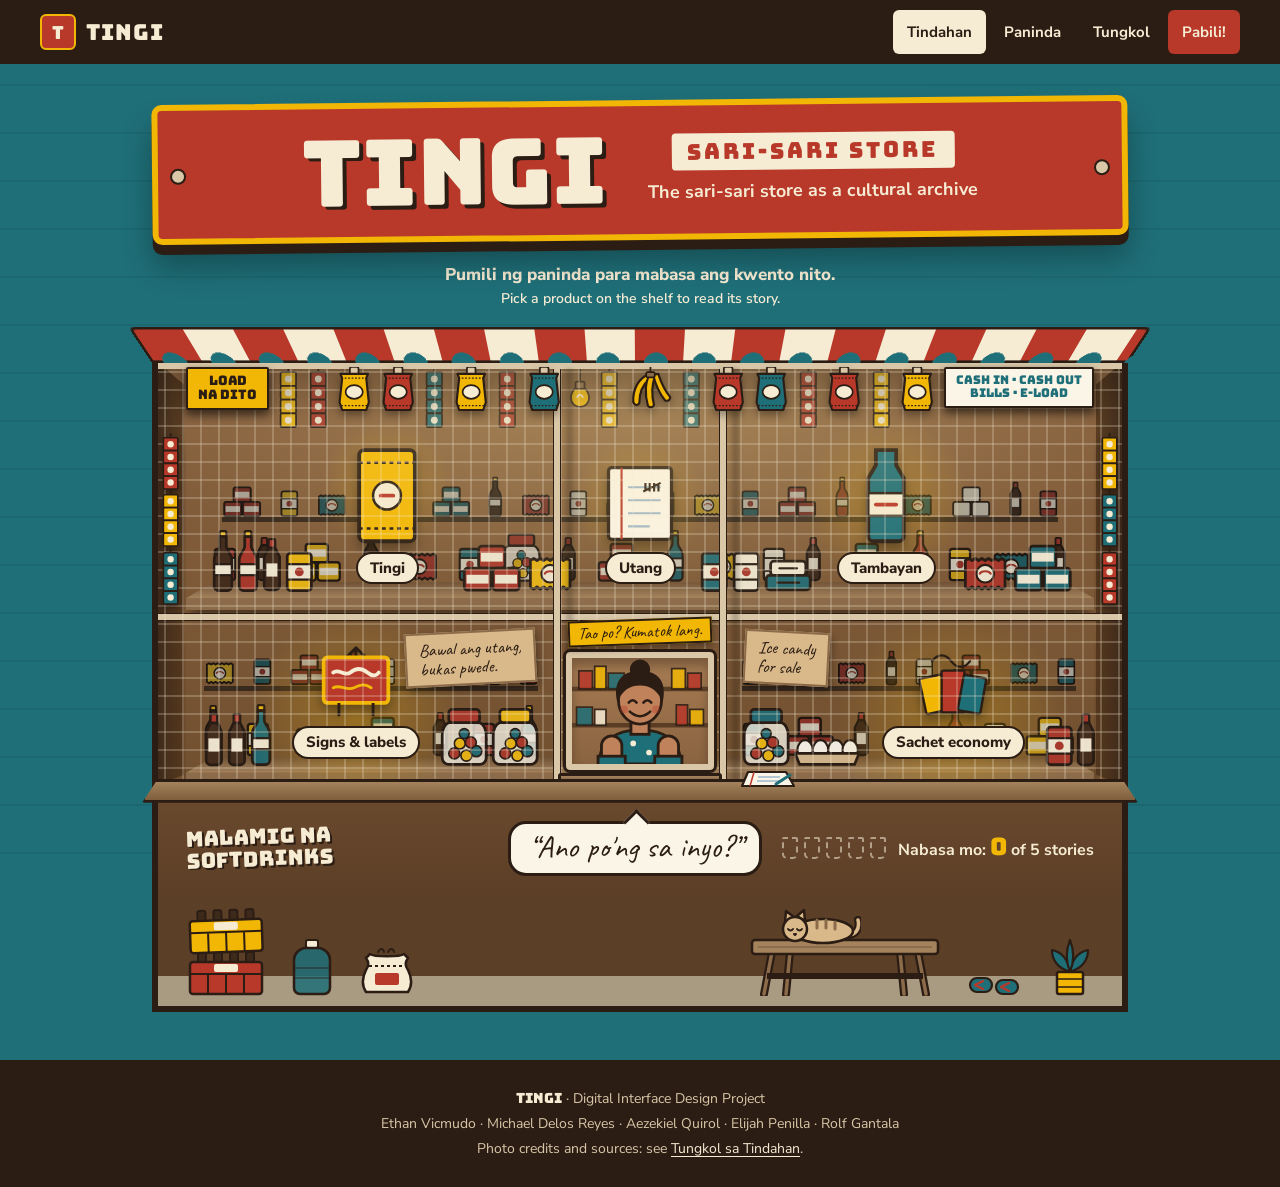
==== index.html @ 81e66b04 "Put the tindera in the window and brighten the store Following reference photos of real sari-sari st" ====
<!doctype html>
<html lang="en">
<head>
<meta charset="utf-8">
<meta name="viewport" content="width=device-width, initial-scale=1">
<title>Tingi — The Sari-Sari Store as a Cultural Archive</title>
<meta name="description" content="A website you enter like a sari-sari store. Every product on the shelf opens a story about Filipino community life.">
<link rel="preconnect" href="https://fonts.googleapis.com">
<link rel="preconnect" href="https://fonts.gstatic.com" crossorigin>
<link href="https://fonts.googleapis.com/css2?family=Bungee&family=Caveat:wght@600;700&family=Nunito+Sans:wght@400;600;700;800&display=swap" rel="stylesheet">
<link rel="stylesheet" href="assets/css/style.css?v=202611152">
<script src="assets/js/site.js?v=202611152"></script>
<script>
  // First visit this session: keep the store shuttered until main.js lifts it.
  try {
    if (sessionStorage.getItem('tingi-opened') !== 'yes' && !matchMedia('(prefers-reduced-motion: reduce)').matches) {
      document.documentElement.classList.add('shutter-run');
    }
  } catch (error) { /* storage blocked: skip the shutter */ }
</script>
</head>
<body>
<a class="skip-link" href="#shelves">Skip to the shelves</a>

<!-- Drawings of the goods in the store. Each one is drawn once here and reused with <use>. -->
<svg class="sprite" width="0" height="0" aria-hidden="true" focusable="false">
  <symbol id="g-lata" viewBox="0 0 56 44">
    <g fill="currentColor" stroke="#2B1D14" stroke-width="2.5"><rect x="16" y="2" width="24" height="20" rx="3"/><rect x="3" y="22" width="24" height="20" rx="3"/><rect x="29" y="22" width="24" height="20" rx="3"/></g>
    <g fill="#F6EBD3"><rect x="18" y="8" width="20" height="8"/><rect x="5" y="28" width="20" height="8"/><rect x="31" y="28" width="20" height="8"/></g>
  </symbol>
  <symbol id="g-noodles" viewBox="0 0 44 34">
    <path d="M4 5l3-2 3 2 3-2 3 2 3-2 3 2 3-2 3 2 3-2 3 2 3-2 3 2v24l-3 2-3-2-3 2-3-2-3 2-3-2-3 2-3-2-3 2-3-2-3 2-3-2z" fill="currentColor" stroke="#2B1D14" stroke-width="2.5" stroke-linejoin="round"/>
    <circle cx="22" cy="17" r="8" fill="#F6EBD3" stroke="#2B1D14" stroke-width="2"/>
    <path d="M17 17c2-3 8-3 10 0" fill="none" stroke="#B8382A" stroke-width="2" stroke-linecap="round"/>
  </symbol>
  <symbol id="g-softdrink" viewBox="0 0 20 58">
    <rect x="7" y="2" width="6" height="5" rx="1" fill="#F2B705" stroke="#2B1D14" stroke-width="2"/>
    <path d="M7 7h6v9c0 4 5 6 5 12v24a4 4 0 0 1-4 4H6a4 4 0 0 1-4-4V28c0-6 5-8 5-12z" fill="currentColor" stroke="#2B1D14" stroke-width="2.5" stroke-linejoin="round"/>
    <rect x="2" y="32" width="16" height="10" fill="#F6EBD3" stroke="#2B1D14" stroke-width="2"/>
  </symbol>
  <symbol id="g-bote" viewBox="0 0 18 50">
    <rect x="6" y="2" width="6" height="8" rx="1" fill="#B8382A" stroke="#2B1D14" stroke-width="2"/>
    <path d="M6 10h6l4 8v26a4 4 0 0 1-4 4H6a4 4 0 0 1-4-4V18z" fill="currentColor" stroke="#2B1D14" stroke-width="2.5" stroke-linejoin="round"/>
    <rect x="4" y="24" width="10" height="12" fill="#F6EBD3"/>
  </symbol>
  <symbol id="g-garapon" viewBox="0 0 44 56">
    <path d="M8 16h28c4 2 6 6 6 12v20a6 6 0 0 1-6 6H8a6 6 0 0 1-6-6V28c0-6 2-10 6-12z" fill="#FBF5E8" fill-opacity=".8" stroke="#2B1D14" stroke-width="2.5" stroke-linejoin="round"/>
    <g stroke="#2B1D14" stroke-width="1.5"><circle cx="13" cy="44" r="5" fill="#B8382A"/><circle cx="24" cy="46" r="5" fill="#F2B705"/><circle cx="33" cy="42" r="5" fill="#1F6F78"/><circle cx="18" cy="35" r="5" fill="#F2B705"/><circle cx="28" cy="34" r="5" fill="#B8382A"/><circle cx="22" cy="26" r="4.5" fill="#1F6F78"/></g>
    <rect x="8" y="4" width="28" height="12" rx="3" fill="currentColor" stroke="#2B1D14" stroke-width="2.5"/>
  </symbol>
  <symbol id="g-itlog" viewBox="0 0 62 26">
    <g fill="#FBF5E8" stroke="#2B1D14" stroke-width="2"><ellipse cx="11" cy="11" rx="7" ry="9"/><ellipse cx="25" cy="11" rx="7" ry="9"/><ellipse cx="39" cy="11" rx="7" ry="9"/><ellipse cx="52" cy="11" rx="7" ry="9"/></g>
    <path d="M2 14h58l-4 10H6z" fill="#D9B98A" stroke="#2B1D14" stroke-width="2.5" stroke-linejoin="round"/>
  </symbol>
  <symbol id="g-sabon" viewBox="0 0 44 30">
    <rect x="6" y="2" width="32" height="13" rx="3" fill="#F6EBD3" stroke="#2B1D14" stroke-width="2.5"/>
    <rect x="2" y="15" width="40" height="13" rx="3" fill="currentColor" stroke="#2B1D14" stroke-width="2.5"/>
    <path d="M12 21.5h20M14 8.5h16" stroke="#2B1D14" stroke-width="2" stroke-linecap="round"/>
  </symbol>
  <symbol id="g-gatas" viewBox="0 0 26 38">
    <rect x="2" y="2" width="22" height="34" rx="3" fill="currentColor" stroke="#2B1D14" stroke-width="2.5"/>
    <rect x="2" y="12" width="22" height="14" fill="#F6EBD3" stroke="#2B1D14" stroke-width="2"/>
    <circle cx="13" cy="19" r="4" fill="#B8382A"/>
  </symbol>
  <symbol id="g-ribbon" viewBox="0 0 24 72">
    <path d="M12 0v6" stroke="#2B1D14" stroke-width="2"/>
    <g fill="currentColor" stroke="#2B1D14" stroke-width="2"><rect x="3" y="6" width="18" height="16" rx="1.5"/><rect x="3" y="22" width="18" height="16" rx="1.5"/><rect x="3" y="38" width="18" height="16" rx="1.5"/><rect x="3" y="54" width="18" height="16" rx="1.5"/></g>
    <g fill="#F6EBD3"><circle cx="12" cy="14" r="4"/><circle cx="12" cy="30" r="4"/><circle cx="12" cy="46" r="4"/><circle cx="12" cy="62" r="4"/></g>
  </symbol>
  <symbol id="g-chichirya" viewBox="0 0 40 52">
    <rect x="15" y="0" width="10" height="9" rx="2" fill="#D9C7A8" stroke="#2B1D14" stroke-width="2"/>
    <path d="M4 8h32l-2 5 3 28-3 9H6l-3-9 3-28z" fill="currentColor" stroke="#2B1D14" stroke-width="2.5" stroke-linejoin="round"/>
    <path d="M5 13h30M5 45h30" stroke="#2B1D14" stroke-width="1.5" stroke-dasharray="2 2"/>
    <ellipse cx="20" cy="29" rx="10" ry="8" fill="#F6EBD3" stroke="#2B1D14" stroke-width="2"/>
  </symbol>
  <symbol id="g-saging" viewBox="0 0 50 50">
    <path d="M25 0v10" stroke="#2B1D14" stroke-width="2"/>
    <g fill="#F2B705" stroke="#2B1D14" stroke-width="2.5" stroke-linejoin="round"><path d="M22 9c-10 4-18 16-17 32 2 4 5 4 7 1 0-12 4-22 12-28z"/><path d="M24 9c-5 8-6 22-2 36 3 3 6 2 7-1-3-12-2-24 1-33z"/><path d="M28 9c2 8 6 20 14 30 4 1 6-1 6-4-7-8-11-18-14-27z"/></g>
    <rect x="20" y="6" width="10" height="6" rx="2" fill="#8B6B4A" stroke="#2B1D14" stroke-width="2"/>
  </symbol>
  <symbol id="g-crate" viewBox="0 0 76 46">
    <g fill="#3E2A1A" stroke="#2B1D14" stroke-width="2"><rect x="10" y="2" width="8" height="12" rx="2"/><rect x="26" y="2" width="8" height="12" rx="2"/><rect x="42" y="2" width="8" height="12" rx="2"/><rect x="58" y="2" width="8" height="12" rx="2"/></g>
    <rect x="2" y="12" width="72" height="32" rx="3" fill="currentColor" stroke="#2B1D14" stroke-width="2.5"/>
    <path d="M2 24h72M20 24v20M38 24v20M56 24v20" stroke="#2B1D14" stroke-width="2"/>
    <rect x="26" y="14" width="24" height="8" rx="2" fill="#F6EBD3"/>
  </symbol>
  <symbol id="g-galon" viewBox="0 0 40 58">
    <rect x="14" y="2" width="12" height="8" rx="2" fill="#F6EBD3" stroke="#2B1D14" stroke-width="2"/>
    <path d="M12 10h16c6 2 10 6 10 12v28a6 6 0 0 1-6 6H8a6 6 0 0 1-6-6V22c0-6 4-10 10-12z" fill="currentColor" fill-opacity=".85" stroke="#2B1D14" stroke-width="2.5" stroke-linejoin="round"/>
    <path d="M2 30h36M2 40h36" stroke="#2B1D14" stroke-width="1.5" opacity=".5"/>
  </symbol>
  <symbol id="g-piso" viewBox="0 0 24 24">
    <circle cx="12" cy="12" r="10" fill="#D9C7A8" stroke="#2B1D14" stroke-width="2.5"/>
    <circle cx="12" cy="12" r="6.5" fill="none" stroke="#2B1D14" stroke-width="1.2"/>
    <path d="M10.5 9.5l2-1.5v8" fill="none" stroke="#2B1D14" stroke-width="2" stroke-linecap="round" stroke-linejoin="round"/>
  </symbol>
  <symbol id="g-kamay" viewBox="0 0 64 46">
    <path d="M16 0h32v10H16z" fill="#1F6F78" stroke="#2B1D14" stroke-width="2.5"/>
    <path d="M20 10h24v10c4 2 8 5 8 11v9a4 4 0 0 1-8 1 4 4 0 0 1-8 1 4 4 0 0 1-8 0 4 4 0 0 1-8-1v-6l-7-5a4 4 0 0 1 5-6l2 1z" fill="#C0825A" stroke="#2B1D14" stroke-width="2.5" stroke-linejoin="round"/>
  </symbol>
  <symbol id="g-bangko" viewBox="0 0 190 60">
    <path d="M22 16l-8 42M168 16l8 42M40 16l-4 42M150 16l4 42" stroke="#2B1D14" stroke-width="8" stroke-linecap="round"/>
    <path d="M22 16l-8 42M168 16l8 42M40 16l-4 42M150 16l4 42" stroke="#8B6B4A" stroke-width="3.5" stroke-linecap="round"/>
    <path d="M17 40h156" stroke="#2B1D14" stroke-width="6"/>
    <rect x="2" y="4" width="186" height="14" rx="3" fill="#A3825C" stroke="#2B1D14" stroke-width="2.5"/>
    <path d="M8 11h174" stroke="#2B1D14" stroke-width="1.2" opacity=".4"/>
  </symbol>
  <symbol id="g-tsinelas" viewBox="0 0 52 22">
    <g fill="currentColor" stroke="#2B1D14" stroke-width="2.2"><rect x="2" y="4" width="22" height="14" rx="7"/><rect x="28" y="6" width="22" height="14" rx="7"/></g>
    <path d="M7 11l8-4M7 11l8 4M33 13l8-4M33 13l8 4" fill="none" stroke="#B8382A" stroke-width="2.4" stroke-linecap="round"/>
  </symbol>
  <symbol id="g-sako" viewBox="0 0 54 50">
    <path d="M10 8c4 3 30 3 34 0l4 4c-3 4-3 8 0 12 4 8 4 16 0 22H6c-4-6-4-14 0-22 3-4 3-8 0-12z" fill="#F6EBD3" stroke="#2B1D14" stroke-width="2.5" stroke-linejoin="round"/>
    <path d="M9 20h36" stroke="#2B1D14" stroke-width="2" stroke-dasharray="3 3"/>
    <rect x="15" y="27" width="24" height="12" rx="2" fill="currentColor"/>
    <path d="M18 6c2-4 5-4 6 0M28 6c2-4 5-4 6 0" fill="none" stroke="#2B1D14" stroke-width="2" stroke-linecap="round"/>
  </symbol>
  <symbol id="g-halaman" viewBox="0 0 44 58">
    <g fill="#1F6F78" stroke="#2B1D14" stroke-width="2.2" stroke-linejoin="round"><path d="M22 34c-2-12-8-20-18-22 0 10 6 18 18 22z"/><path d="M22 34c2-12 8-20 18-22 0 10-6 18-18 22z"/><path d="M22 34c-4-10-4-22 0-32 4 10 4 22 0 32z"/></g>
    <rect x="9" y="34" width="26" height="22" rx="2" fill="currentColor" stroke="#2B1D14" stroke-width="2.5"/>
    <path d="M9 41h26M9 49h26" stroke="#2B1D14" stroke-width="1.5"/>
  </symbol>
  <symbol id="g-listahan" viewBox="0 0 56 20">
    <path d="M8 3h38l8 14H2z" fill="#FBF5E8" stroke="#2B1D14" stroke-width="2.2" stroke-linejoin="round"/>
    <path d="M14 3L10 17" stroke="#B8382A" stroke-width="1.5"/>
    <path d="M18 8h22M17 12h26" stroke="#9DB7C9" stroke-width="1.5"/>
    <path d="M36 15l14-9" stroke="#1F6F78" stroke-width="3" stroke-linecap="round"/>
  </symbol>
</svg>

<header class="site-nav">
  <a class="brand" href="index.html" aria-label="Tingi home">
    <span class="brand-mark" aria-hidden="true">T</span>
    <span class="brand-name">Tingi</span>
  </a>
  <nav aria-label="Main">
    <ul lang="fil">
      <li><a href="index.html" aria-current="page">Tindahan</a></li>
      <li><a href="paninda.html">Paninda</a></li>
      <li><a href="tungkol.html">Tungkol</a></li>
      <li><a href="pabili.html" class="nav-pabili">Pabili!</a></li>
    </ul>
  </nav>
</header>

<main>
  <section class="storefront" aria-labelledby="store-name">
    <div class="sign">
      <h1 class="sign-name" id="store-name">Tingi</h1>
      <div class="sign-side">
        <p class="sign-band" lang="fil">Sari-sari store</p>
        <p class="sign-sub">The sari-sari store as a cultural archive</p>
      </div>
    </div>

    <p class="shelf-hint">
      <span lang="fil">Pumili ng paninda para mabasa ang kwento nito.</span>
      <span class="shelf-hint-en">Pick a product on the shelf to read its story.</span>
    </p>

    <div class="awning" aria-hidden="true"></div>

    <div class="window" id="shelves">
      <h2 class="visually-hidden">Shelves: pick a product to read its story</h2>
      <div class="window-walls" aria-hidden="true"></div>
      <div class="window-light" aria-hidden="true"></div>

      <!-- Hanging goods and signs. Decorative: the five story products are on the shelves below. -->
      <div class="hangers" aria-hidden="true">
        <span class="hang hang--front tarp tarp--load" lang="fil">Load<br>na dito</span>
        <span class="hang"><svg class="g c-yellow" viewBox="0 0 24 72" width="24" height="72" style="--w:24" aria-hidden="true"><use href="#g-ribbon"/></svg></span>
        <span class="hang hide-s"><svg class="g c-red" viewBox="0 0 24 72" width="24" height="72" style="--w:24" aria-hidden="true"><use href="#g-ribbon"/></svg></span>
        <span class="hang hang--front hide-m"><svg class="g c-yellow" viewBox="0 0 40 52" width="40" height="52" style="--w:40" aria-hidden="true"><use href="#g-chichirya"/></svg></span>
        <span class="hang hang--front"><svg class="g c-red" viewBox="0 0 40 52" width="40" height="52" style="--w:40" aria-hidden="true"><use href="#g-chichirya"/></svg></span>
        <span class="hang"><svg class="g c-teal" viewBox="0 0 24 72" width="24" height="72" style="--w:24" aria-hidden="true"><use href="#g-ribbon"/></svg></span>
        <span class="hang hang--front hide-s"><svg class="g c-yellow" viewBox="0 0 40 52" width="40" height="52" style="--w:40" aria-hidden="true"><use href="#g-chichirya"/></svg></span>
        <span class="hang"><svg class="g c-red" viewBox="0 0 24 72" width="24" height="72" style="--w:24" aria-hidden="true"><use href="#g-ribbon"/></svg></span>
        <span class="hang hang--front hide-m"><svg class="g c-teal" viewBox="0 0 40 52" width="40" height="52" style="--w:40" aria-hidden="true"><use href="#g-chichirya"/></svg></span>
        <span class="hang bulb"><svg viewBox="0 0 22 46" width="22" height="46" aria-hidden="true"><path d="M11 0v18" stroke="#2B1D14" stroke-width="2"/><rect x="6" y="16" width="10" height="8" rx="1.5" fill="#8B6B4A" stroke="#2B1D14" stroke-width="2"/><path d="M5 24h12c3 4 4 7 4 10a10 10 0 0 1-20 0c0-3 1-6 4-10z" fill="#F2B705" stroke="#2B1D14" stroke-width="2"/><path d="M8 33c1-3 5-3 6 0" fill="none" stroke="#FBF5E8" stroke-width="2" stroke-linecap="round"/></svg></span>
        <span class="hang"><svg class="g c-yellow" viewBox="0 0 24 72" width="24" height="72" style="--w:24" aria-hidden="true"><use href="#g-ribbon"/></svg></span>
        <span class="hang hang--front"><svg class="g" viewBox="0 0 50 50" width="50" height="50" style="--w:50" aria-hidden="true"><use href="#g-saging"/></svg></span>
        <span class="hang hide-s"><svg class="g c-teal" viewBox="0 0 24 72" width="24" height="72" style="--w:24" aria-hidden="true"><use href="#g-ribbon"/></svg></span>
        <span class="hang hang--front hide-m"><svg class="g c-red" viewBox="0 0 40 52" width="40" height="52" style="--w:40" aria-hidden="true"><use href="#g-chichirya"/></svg></span>
        <span class="hang hang--front"><svg class="g c-teal" viewBox="0 0 40 52" width="40" height="52" style="--w:40" aria-hidden="true"><use href="#g-chichirya"/></svg></span>
        <span class="hang"><svg class="g c-red" viewBox="0 0 24 72" width="24" height="72" style="--w:24" aria-hidden="true"><use href="#g-ribbon"/></svg></span>
        <span class="hang hang--front hide-s"><svg class="g c-red" viewBox="0 0 40 52" width="40" height="52" style="--w:40" aria-hidden="true"><use href="#g-chichirya"/></svg></span>
        <span class="hang"><svg class="g c-yellow" viewBox="0 0 24 72" width="24" height="72" style="--w:24" aria-hidden="true"><use href="#g-ribbon"/></svg></span>
        <span class="hang hang--front hide-m"><svg class="g c-yellow" viewBox="0 0 40 52" width="40" height="52" style="--w:40" aria-hidden="true"><use href="#g-chichirya"/></svg></span>
        <span class="hang hang--front tarp tarp--yelo">Cash in · Cash out<br>Bills · E-load</span>
      </div>

      <div class="cardboard-sign cardboard-sign--left" aria-hidden="true" lang="fil">Bawal ang utang,<br>bukas pwede.</div>
      <div class="cardboard-sign" aria-hidden="true">Ice candy<br>for sale</div>

      <div class="shelf shelf--three">
        <div class="shelf-top" aria-hidden="true"><svg class="g c-red" viewBox="0 0 56 44" width="56" height="44" style="--w:56" aria-hidden="true"><use href="#g-lata"/></svg><svg class="g c-yellow" viewBox="0 0 26 38" width="26" height="38" style="--w:26" aria-hidden="true"><use href="#g-gatas"/></svg><svg class="g c-teal" viewBox="0 0 44 34" width="44" height="34" style="--w:44" aria-hidden="true"><use href="#g-noodles"/></svg><svg class="g c-dark" viewBox="0 0 18 50" width="18" height="50" style="--w:18" aria-hidden="true"><use href="#g-bote"/></svg><svg class="g c-red hide-s" viewBox="0 0 26 38" width="26" height="38" style="--w:26" aria-hidden="true"><use href="#g-gatas"/></svg><svg class="g c-teal" viewBox="0 0 56 44" width="56" height="44" style="--w:56" aria-hidden="true"><use href="#g-lata"/></svg><svg class="g c-dark hide-s" viewBox="0 0 20 58" width="20" height="58" style="--w:20" aria-hidden="true"><use href="#g-softdrink"/></svg><svg class="g c-red" viewBox="0 0 44 34" width="44" height="34" style="--w:44" aria-hidden="true"><use href="#g-noodles"/></svg><svg class="g c-cream" viewBox="0 0 26 38" width="26" height="38" style="--w:26" aria-hidden="true"><use href="#g-gatas"/></svg><svg class="g c-yellow hide-s" viewBox="0 0 56 44" width="56" height="44" style="--w:56" aria-hidden="true"><use href="#g-lata"/></svg><svg class="g c-dark" viewBox="0 0 18 50" width="18" height="50" style="--w:18" aria-hidden="true"><use href="#g-bote"/></svg><svg class="g c-yellow" viewBox="0 0 44 34" width="44" height="34" style="--w:44" aria-hidden="true"><use href="#g-noodles"/></svg><svg class="g c-teal hide-s" viewBox="0 0 26 38" width="26" height="38" style="--w:26" aria-hidden="true"><use href="#g-gatas"/></svg><svg class="g c-red" viewBox="0 0 56 44" width="56" height="44" style="--w:56" aria-hidden="true"><use href="#g-lata"/></svg><svg class="g c-red hide-s" viewBox="0 0 20 58" width="20" height="58" style="--w:20" aria-hidden="true"><use href="#g-softdrink"/></svg><svg class="g c-yellow" viewBox="0 0 26 38" width="26" height="38" style="--w:26" aria-hidden="true"><use href="#g-gatas"/></svg><svg class="g c-teal hide-s" viewBox="0 0 44 34" width="44" height="34" style="--w:44" aria-hidden="true"><use href="#g-noodles"/></svg><svg class="g c-cream" viewBox="0 0 56 44" width="56" height="44" style="--w:56" aria-hidden="true"><use href="#g-lata"/></svg><svg class="g c-dark" viewBox="0 0 18 50" width="18" height="50" style="--w:18" aria-hidden="true"><use href="#g-bote"/></svg><svg class="g c-red" viewBox="0 0 26 38" width="26" height="38" style="--w:26" aria-hidden="true"><use href="#g-gatas"/></svg></div>
        <div class="shelf-back" aria-hidden="true"><svg class="g c-red" viewBox="0 0 26 38" width="26" height="38" style="--w:26" aria-hidden="true"><use href="#g-gatas"/></svg><svg class="g c-dark" viewBox="0 0 18 50" width="18" height="50" style="--w:18" aria-hidden="true"><use href="#g-bote"/></svg><svg class="g c-yellow" viewBox="0 0 56 44" width="56" height="44" style="--w:56" aria-hidden="true"><use href="#g-lata"/></svg><svg class="g c-dark" viewBox="0 0 20 58" width="20" height="58" style="--w:20" aria-hidden="true"><use href="#g-softdrink"/></svg><svg class="g c-red" viewBox="0 0 44 34" width="44" height="34" style="--w:44" aria-hidden="true"><use href="#g-noodles"/></svg><svg class="g c-teal" viewBox="0 0 26 38" width="26" height="38" style="--w:26" aria-hidden="true"><use href="#g-gatas"/></svg><svg class="g c-red hide-s" viewBox="0 0 44 56" width="44" height="56" style="--w:44" aria-hidden="true"><use href="#g-garapon"/></svg><svg class="g c-dark hide-s" viewBox="0 0 18 50" width="18" height="50" style="--w:18" aria-hidden="true"><use href="#g-bote"/></svg><svg class="g c-red" viewBox="0 0 56 44" width="56" height="44" style="--w:56" aria-hidden="true"><use href="#g-lata"/></svg><svg class="g c-teal hide-s" viewBox="0 0 20 58" width="20" height="58" style="--w:20" aria-hidden="true"><use href="#g-softdrink"/></svg><svg class="g c-yellow" viewBox="0 0 44 34" width="44" height="34" style="--w:44" aria-hidden="true"><use href="#g-noodles"/></svg><svg class="g c-cream" viewBox="0 0 26 38" width="26" height="38" style="--w:26" aria-hidden="true"><use href="#g-gatas"/></svg><svg class="g c-dark" viewBox="0 0 18 50" width="18" height="50" style="--w:18" aria-hidden="true"><use href="#g-bote"/></svg><svg class="g c-teal hide-s" viewBox="0 0 56 44" width="56" height="44" style="--w:56" aria-hidden="true"><use href="#g-lata"/></svg><svg class="g c-red" viewBox="0 0 20 58" width="20" height="58" style="--w:20" aria-hidden="true"><use href="#g-softdrink"/></svg><svg class="g c-yellow hide-s" viewBox="0 0 26 38" width="26" height="38" style="--w:26" aria-hidden="true"><use href="#g-gatas"/></svg><svg class="g c-teal" viewBox="0 0 44 34" width="44" height="34" style="--w:44" aria-hidden="true"><use href="#g-noodles"/></svg><svg class="g c-dark" viewBox="0 0 18 50" width="18" height="50" style="--w:18" aria-hidden="true"><use href="#g-bote"/></svg></div>
        <div class="shelf-side">
          <span class="stock" aria-hidden="true"><svg class="g c-dark" viewBox="0 0 20 58" width="20" height="58" style="--w:20" aria-hidden="true"><use href="#g-softdrink"/></svg><svg class="g c-red" viewBox="0 0 20 58" width="20" height="58" style="--w:20" aria-hidden="true"><use href="#g-softdrink"/></svg><svg class="g c-dark" viewBox="0 0 18 50" width="18" height="50" style="--w:18" aria-hidden="true"><use href="#g-bote"/></svg><svg class="g c-yellow filler--wide" viewBox="0 0 26 38" width="26" height="38" style="--w:26" aria-hidden="true"><use href="#g-gatas"/></svg></span>
          <button class="product" data-story="tingi" aria-haspopup="dialog">
            <svg viewBox="0 0 60 80" aria-hidden="true"><rect x="8" y="4" width="44" height="72" rx="4" fill="#F2B705" stroke="#2B1D14" stroke-width="3"/><path d="M8 14h44M8 66h44" stroke="#2B1D14" stroke-width="2" stroke-dasharray="3 3"/><circle cx="30" cy="40" r="11" fill="#F6EBD3" stroke="#2B1D14" stroke-width="2"/><path d="M25 40h10" stroke="#B8382A" stroke-width="3" stroke-linecap="round"/></svg>
            <span class="tag">Tingi</span>
            <span class="stamp" aria-hidden="true">Nabili na</span>
            <span class="visually-hidden read-label"></span>
          </button>
          <span class="stock stock--wide" aria-hidden="true"><svg class="g c-red" viewBox="0 0 56 44" width="56" height="44" style="--w:56" aria-hidden="true"><use href="#g-lata"/></svg><svg class="g c-yellow filler--wide" viewBox="0 0 44 34" width="44" height="34" style="--w:44" aria-hidden="true"><use href="#g-noodles"/></svg></span>
        </div>
        <button class="product" data-story="utang" aria-haspopup="dialog">
          <svg viewBox="0 0 70 80" aria-hidden="true"><rect x="6" y="8" width="58" height="66" rx="3" fill="#FBF5E8" stroke="#2B1D14" stroke-width="3"/><path d="M18 8v66" stroke="#B8382A" stroke-width="2"/><path d="M24 26h30M24 38h30M24 50h30M24 62h20" stroke="#9DB7C9" stroke-width="2"/><path d="M40 22v8M44 22v8M48 22v8M52 22v8M38 30l16-8" stroke="#2B1D14" stroke-width="2"/></svg>
          <span class="tag">Utang</span>
          <span class="stamp" aria-hidden="true">Nabili na</span>
          <span class="visually-hidden read-label"></span>
        </button>
        <div class="shelf-side">
          <span class="stock stock--wide" aria-hidden="true"><svg class="g c-teal" viewBox="0 0 26 38" width="26" height="38" style="--w:26" aria-hidden="true"><use href="#g-gatas"/></svg><svg class="g c-cream" viewBox="0 0 26 38" width="26" height="38" style="--w:26" aria-hidden="true"><use href="#g-gatas"/></svg><svg class="g c-teal filler--wide" viewBox="0 0 44 30" width="44" height="30" style="--w:44" aria-hidden="true"><use href="#g-sabon"/></svg></span>
          <button class="product" data-story="tambayan" aria-haspopup="dialog">
            <svg viewBox="0 0 60 80" aria-hidden="true"><path d="M22 4h16v12l6 10v46a4 4 0 0 1-4 4H20a4 4 0 0 1-4-4V26l6-10z" fill="#1F6F78" stroke="#2B1D14" stroke-width="3"/><rect x="16" y="38" width="28" height="18" fill="#F6EBD3" stroke="#2B1D14" stroke-width="2"/><path d="M22 47h16" stroke="#B8382A" stroke-width="3" stroke-linecap="round"/></svg>
            <span class="tag">Tambayan</span>
            <span class="stamp" aria-hidden="true">Nabili na</span>
            <span class="visually-hidden read-label"></span>
          </button>
          <span class="stock" aria-hidden="true"><svg class="g c-red" viewBox="0 0 44 34" width="44" height="34" style="--w:44" aria-hidden="true"><use href="#g-noodles"/></svg><svg class="g c-teal filler--wide" viewBox="0 0 56 44" width="56" height="44" style="--w:56" aria-hidden="true"><use href="#g-lata"/></svg></span>
        </div>
      </div>

      <div class="shelf shelf--hatch">
        <div class="shelf-side">
          <div class="shelf-top" aria-hidden="true"><svg class="g c-yellow" viewBox="0 0 44 34" width="44" height="34" style="--w:44" aria-hidden="true"><use href="#g-noodles"/></svg><svg class="g c-teal" viewBox="0 0 26 38" width="26" height="38" style="--w:26" aria-hidden="true"><use href="#g-gatas"/></svg><svg class="g c-red hide-s" viewBox="0 0 56 44" width="56" height="44" style="--w:56" aria-hidden="true"><use href="#g-lata"/></svg><svg class="g c-dark" viewBox="0 0 18 50" width="18" height="50" style="--w:18" aria-hidden="true"><use href="#g-bote"/></svg><svg class="g c-cream hide-s" viewBox="0 0 26 38" width="26" height="38" style="--w:26" aria-hidden="true"><use href="#g-gatas"/></svg><svg class="g c-red" viewBox="0 0 44 34" width="44" height="34" style="--w:44" aria-hidden="true"><use href="#g-noodles"/></svg><svg class="g c-yellow hide-s" viewBox="0 0 56 44" width="56" height="44" style="--w:56" aria-hidden="true"><use href="#g-lata"/></svg><svg class="g c-red" viewBox="0 0 26 38" width="26" height="38" style="--w:26" aria-hidden="true"><use href="#g-gatas"/></svg></div>
          <div class="shelf-back" aria-hidden="true"><svg class="g c-dark" viewBox="0 0 20 58" width="20" height="58" style="--w:20" aria-hidden="true"><use href="#g-softdrink"/></svg><svg class="g c-yellow" viewBox="0 0 26 38" width="26" height="38" style="--w:26" aria-hidden="true"><use href="#g-gatas"/></svg><svg class="g c-red hide-s" viewBox="0 0 44 34" width="44" height="34" style="--w:44" aria-hidden="true"><use href="#g-noodles"/></svg><svg class="g c-teal" viewBox="0 0 56 44" width="56" height="44" style="--w:56" aria-hidden="true"><use href="#g-lata"/></svg><svg class="g c-dark hide-s" viewBox="0 0 18 50" width="18" height="50" style="--w:18" aria-hidden="true"><use href="#g-bote"/></svg><svg class="g c-red" viewBox="0 0 26 38" width="26" height="38" style="--w:26" aria-hidden="true"><use href="#g-gatas"/></svg><svg class="g c-teal hide-s" viewBox="0 0 20 58" width="20" height="58" style="--w:20" aria-hidden="true"><use href="#g-softdrink"/></svg></div>
        <span class="stock stock--wide" aria-hidden="true"><svg class="g c-dark" viewBox="0 0 18 50" width="18" height="50" style="--w:18" aria-hidden="true"><use href="#g-bote"/></svg><svg class="g c-dark" viewBox="0 0 18 50" width="18" height="50" style="--w:18" aria-hidden="true"><use href="#g-bote"/></svg><svg class="g c-teal filler--wide" viewBox="0 0 20 58" width="20" height="58" style="--w:20" aria-hidden="true"><use href="#g-softdrink"/></svg></span>
        <button class="product" data-story="signs" aria-haspopup="dialog">
          <svg viewBox="0 0 80 80" aria-hidden="true"><path d="M40 4v10M30 14l10-10 10 10" fill="none" stroke="#2B1D14" stroke-width="3" stroke-linecap="round" stroke-linejoin="round"/><rect x="6" y="14" width="68" height="48" rx="4" fill="#B8382A" stroke="#F2B705" stroke-width="4"/><path d="M16 30c6-5 12 5 18 0s12-5 18 0 10 3 12 0" fill="none" stroke="#F6EBD3" stroke-width="4" stroke-linecap="round"/><path d="M16 46c8-4 14 4 22 0s12-4 18 0" fill="none" stroke="#F2B705" stroke-width="3" stroke-linecap="round"/><path d="M22 62v14M58 62v14" stroke="#2B1D14" stroke-width="3"/></svg>
          <span class="tag">Signs &amp; labels</span>
          <span class="stamp" aria-hidden="true">Nabili na</span>
          <span class="visually-hidden read-label"></span>
        </button>
        <span class="stock" aria-hidden="true"><svg class="g c-red" viewBox="0 0 44 56" width="44" height="56" style="--w:44" aria-hidden="true"><use href="#g-garapon"/></svg><svg class="g c-yellow filler--wide" viewBox="0 0 44 56" width="44" height="56" style="--w:44" aria-hidden="true"><use href="#g-garapon"/></svg></span>
        </div>

        <!-- The pass-through window: payment goes in, the product comes out (animated by main.js). -->
        <div class="hatch" aria-hidden="true">
          <span class="hatch-note" lang="fil">Tao po? Kumatok lang.</span>
          <div class="hatch-hole">
            <svg class="hatch-tindera" viewBox="0 0 120 96" width="120" height="96" aria-hidden="true">
              <path d="M0 30h120M0 62h120" stroke="#5A3D25" stroke-width="4"/>
              <g stroke="#2B1D14" stroke-width="1.5" opacity=".85"><rect x="6" y="14" width="12" height="16" fill="#B8382A"/><rect x="20" y="10" width="10" height="20" fill="#F2B705"/><rect x="32" y="16" width="14" height="14" fill="#1F6F78"/><rect x="88" y="12" width="12" height="18" fill="#F2B705"/><rect x="102" y="16" width="12" height="14" fill="#B8382A"/><rect x="4" y="46" width="14" height="16" fill="#1F6F78"/><rect x="20" y="48" width="10" height="14" fill="#F6EBD3"/><rect x="92" y="44" width="10" height="18" fill="#B8382A"/><rect x="104" y="48" width="12" height="14" fill="#F2B705"/></g>
              <path d="M24 96c0-20 14-30 36-30s36 10 36 30z" fill="#1F6F78" stroke="#2B1D14" stroke-width="2.5" stroke-linejoin="round"/>
              <g fill="#F6EBD3"><circle cx="40" cy="84" r="2.5"/><circle cx="54" cy="78" r="2.5"/><circle cx="68" cy="86" r="2.5"/><circle cx="80" cy="79" r="2.5"/></g>
              <rect x="52" y="54" width="16" height="16" fill="#C0825A" stroke="#2B1D14" stroke-width="2.5"/>
              <circle cx="60" cy="13" r="9" fill="#2B1D14"/>
              <ellipse cx="60" cy="40" rx="19" ry="21" fill="#C0825A" stroke="#2B1D14" stroke-width="2.5"/>
              <path d="M40 42c-5-22 8-28 20-28s25 6 20 28c-4-10-10-15-20-15s-16 5-20 15z" fill="#2B1D14"/>
              <path d="M50 42q3.500-4 7 0M63 42q3.500-4 7 0M51 50q9 8 18 0" fill="none" stroke="#2B1D14" stroke-width="2.2" stroke-linecap="round"/>
              <g fill="#B8382A" opacity=".35"><circle cx="46" cy="48" r="3.500"/><circle cx="74" cy="48" r="3.500"/></g>
            </svg>
            <svg class="hatch-hand" viewBox="0 0 120 34" width="120" height="34" aria-hidden="true">
              <g fill="#C0825A" stroke="#2B1D14" stroke-width="2.5"><rect x="26" y="6" width="18" height="30" rx="9"/><rect x="76" y="6" width="18" height="30" rx="9"/></g>
              <g fill="#1F6F78" stroke="#2B1D14" stroke-width="2.5"><rect x="23" y="24" width="24" height="12"/><rect x="73" y="24" width="24" height="12"/></g>
            </svg>
            <span class="hatch-item"></span>
          </div>
          <span class="hatch-tray"></span>
          <svg class="g hatch-coin" viewBox="0 0 24 24" width="24" height="24" style="--w:24" aria-hidden="true"><use href="#g-piso"/></svg>
        </div>

        <div class="shelf-side">
          <div class="shelf-top" aria-hidden="true"><svg class="g c-yellow" viewBox="0 0 26 38" width="26" height="38" style="--w:26" aria-hidden="true"><use href="#g-gatas"/></svg><svg class="g c-teal hide-s" viewBox="0 0 56 44" width="56" height="44" style="--w:56" aria-hidden="true"><use href="#g-lata"/></svg><svg class="g c-red" viewBox="0 0 44 34" width="44" height="34" style="--w:44" aria-hidden="true"><use href="#g-noodles"/></svg><svg class="g c-dark hide-s" viewBox="0 0 18 50" width="18" height="50" style="--w:18" aria-hidden="true"><use href="#g-bote"/></svg><svg class="g c-cream" viewBox="0 0 26 38" width="26" height="38" style="--w:26" aria-hidden="true"><use href="#g-gatas"/></svg><svg class="g c-red" viewBox="0 0 56 44" width="56" height="44" style="--w:56" aria-hidden="true"><use href="#g-lata"/></svg><svg class="g c-teal hide-s" viewBox="0 0 44 34" width="44" height="34" style="--w:44" aria-hidden="true"><use href="#g-noodles"/></svg><svg class="g c-teal" viewBox="0 0 26 38" width="26" height="38" style="--w:26" aria-hidden="true"><use href="#g-gatas"/></svg></div>
          <div class="shelf-back" aria-hidden="true"><svg class="g c-teal" viewBox="0 0 26 38" width="26" height="38" style="--w:26" aria-hidden="true"><use href="#g-gatas"/></svg><svg class="g c-red" viewBox="0 0 56 44" width="56" height="44" style="--w:56" aria-hidden="true"><use href="#g-lata"/></svg><svg class="g c-dark hide-s" viewBox="0 0 18 50" width="18" height="50" style="--w:18" aria-hidden="true"><use href="#g-bote"/></svg><svg class="g c-yellow" viewBox="0 0 44 34" width="44" height="34" style="--w:44" aria-hidden="true"><use href="#g-noodles"/></svg><svg class="g c-red hide-s" viewBox="0 0 20 58" width="20" height="58" style="--w:20" aria-hidden="true"><use href="#g-softdrink"/></svg><svg class="g c-cream" viewBox="0 0 26 38" width="26" height="38" style="--w:26" aria-hidden="true"><use href="#g-gatas"/></svg><svg class="g c-yellow hide-s" viewBox="0 0 56 44" width="56" height="44" style="--w:56" aria-hidden="true"><use href="#g-lata"/></svg></div>
        <span class="stock" aria-hidden="true"><svg class="g c-teal" viewBox="0 0 44 56" width="44" height="56" style="--w:44" aria-hidden="true"><use href="#g-garapon"/></svg><svg class="g filler--wide" viewBox="0 0 62 26" width="62" height="26" style="--w:62" aria-hidden="true"><use href="#g-itlog"/></svg></span>
        <button class="product" data-story="sachet" aria-haspopup="dialog">
          <svg viewBox="0 0 80 80" aria-hidden="true"><g stroke="#2B1D14" stroke-width="2.5"><rect x="8" y="34" width="24" height="38" rx="2" fill="#F2B705" transform="rotate(-12 20 53)"/><rect x="28" y="28" width="24" height="44" rx="2" fill="#B8382A"/><rect x="48" y="34" width="24" height="38" rx="2" fill="#1F6F78" transform="rotate(10 60 53)"/></g><path d="M18 18c6-8 14-8 20 0s14 8 20 0" fill="none" stroke="#2B1D14" stroke-width="2.5" stroke-linecap="round"/></svg>
          <span class="tag">Sachet economy</span>
          <span class="stamp" aria-hidden="true">Nabili na</span>
          <span class="visually-hidden read-label"></span>
        </button>
        <span class="stock stock--wide" aria-hidden="true"><svg class="g c-red" viewBox="0 0 26 38" width="26" height="38" style="--w:26" aria-hidden="true"><use href="#g-gatas"/></svg><svg class="g c-dark" viewBox="0 0 18 50" width="18" height="50" style="--w:18" aria-hidden="true"><use href="#g-bote"/></svg></span>
        </div>
      </div>

      <div class="side-strip side-strip--left" aria-hidden="true"><svg class="g c-red" viewBox="0 0 24 72" width="24" height="72" style="--w:24" aria-hidden="true"><use href="#g-ribbon"/></svg><svg class="g c-yellow" viewBox="0 0 24 72" width="24" height="72" style="--w:24" aria-hidden="true"><use href="#g-ribbon"/></svg><svg class="g c-teal" viewBox="0 0 24 72" width="24" height="72" style="--w:24" aria-hidden="true"><use href="#g-ribbon"/></svg></div>
      <div class="side-strip side-strip--right" aria-hidden="true"><svg class="g c-yellow" viewBox="0 0 24 72" width="24" height="72" style="--w:24" aria-hidden="true"><use href="#g-ribbon"/></svg><svg class="g c-teal" viewBox="0 0 24 72" width="24" height="72" style="--w:24" aria-hidden="true"><use href="#g-ribbon"/></svg><svg class="g c-red" viewBox="0 0 24 72" width="24" height="72" style="--w:24" aria-hidden="true"><use href="#g-ribbon"/></svg></div>
      <div class="rehas" aria-hidden="true"></div>

      <!-- Roll-up shutter: only shown (and lifted) by main.js on the first visit -->
      <div class="shutter" aria-hidden="true">
        <span class="shutter-note" lang="fil">Sandali lang,<br>magbubukas na!</span>
        <span class="shutter-handle"></span>
      </div>
    </div>

    <!-- The ledge and the painted wall under the window -->
    <div class="counter">
      <svg class="g ledge-listahan" viewBox="0 0 56 20" width="56" height="20" style="--w:56" aria-hidden="true"><use href="#g-listahan"/></svg>
      <p class="wall-ad" aria-hidden="true" lang="fil">Malamig na<br>softdrinks</p>
      <p class="greeting" id="greeting" lang="fil">“Ano po'ng sa inyo?”</p>
      <div class="progress" id="progress" aria-live="polite">
        <span class="tokens" aria-hidden="true"><i data-story="tingi"></i><i data-story="utang"></i><i data-story="tambayan"></i><i data-story="signs"></i><i data-story="sachet"></i></span>
        <p><span lang="fil">Nabasa mo:</span> <strong id="read-count">0</strong> of 5 stories</p>
      </div>
    </div>

    <!-- Street level in front of the store -->
    <div class="street" aria-hidden="true">
      <span class="street-crates"><svg class="g c-red" viewBox="0 0 76 46" width="76" height="46" style="--w:76" aria-hidden="true"><use href="#g-crate"/></svg><svg class="g c-yellow" viewBox="0 0 76 46" width="76" height="46" style="--w:76" aria-hidden="true"><use href="#g-crate"/></svg></span>
      <svg class="g c-teal street-galon" viewBox="0 0 40 58" width="40" height="58" style="--w:40" aria-hidden="true"><use href="#g-galon"/></svg>
      <svg class="g c-red street-sako" viewBox="0 0 54 50" width="54" height="50" style="--w:54" aria-hidden="true"><use href="#g-sako"/></svg>
      <span class="street-bench">
        <svg class="pusa" viewBox="0 0 84 42" width="84" height="42" aria-hidden="true">
          <g class="pusa-tail"><path d="M70 32c9 0 13-6 11-15" fill="none" stroke="#2B1D14" stroke-width="8" stroke-linecap="round"/><path d="M70 32c9 0 13-6 11-15" fill="none" stroke="#D9B98A" stroke-width="3.5" stroke-linecap="round"/></g>
          <ellipse cx="46" cy="28" rx="30" ry="12" fill="#D9B98A" stroke="#2B1D14" stroke-width="2.5"/>
          <path d="M40 17v8M49 17v8M58 19v7" stroke="#8B6B4A" stroke-width="3" stroke-linecap="round"/>
          <path d="M8 19l1-11 8 6zM20 13l7-6 1 11z" fill="#D9B98A" stroke="#2B1D14" stroke-width="2.5" stroke-linejoin="round"/>
          <circle cx="18" cy="26" r="12" fill="#D9B98A" stroke="#2B1D14" stroke-width="2.5"/>
          <path d="M11 26c1.500 2 3.500 2 5 0M20 26c1.500 2 3.500 2 5 0M17 31l1 1 1-1" fill="none" stroke="#2B1D14" stroke-width="2" stroke-linecap="round" stroke-linejoin="round"/>
        </svg>
        <svg class="g" viewBox="0 0 190 60" width="190" height="60" style="--w:190" aria-hidden="true"><use href="#g-bangko"/></svg>
      </span>
      <svg class="g c-teal street-tsinelas" viewBox="0 0 52 22" width="52" height="22" style="--w:52" aria-hidden="true"><use href="#g-tsinelas"/></svg>
      <svg class="g c-yellow street-halaman" viewBox="0 0 44 58" width="44" height="58" style="--w:44" aria-hidden="true"><use href="#g-halaman"/></svg>
    </div>
  </section>
</main>

<footer class="site-footer">
  <p><strong>Tingi</strong> · Digital Interface Design Project</p>
  <p>Ethan Vicmudo · Michael Delos Reyes · Aezekiel Quirol · Elijah Penilla · Rolf Gantala</p>
  <p class="footer-note">Photo credits and sources: see <a href="tungkol.html#credits">Tungkol sa Tindahan</a>.</p>
</footer>

<dialog class="story" id="story" aria-labelledby="story-title">
  <div class="story-page">
    <div class="story-head">
      <div class="story-art" id="story-art" aria-hidden="true"></div>
      <div>
        <h2 class="story-title" id="story-title"></h2>
        <p class="story-critique" id="story-critique" hidden>Critique</p>
      </div>
    </div>
    <p class="story-lead" id="story-lead"></p>
    <p class="story-body" id="story-body"></p>
    <p class="story-more"><a id="story-link" href="paninda.html" lang="fil">Buksan ang pahina ng kwento →</a></p>
  </div>
  <nav class="story-nav" aria-label="Other stories">
    <button type="button" class="story-step" id="story-prev"></button>
    <button type="button" class="story-step story-step--next" id="story-next"></button>
  </nav>
  <form method="dialog" class="story-close-form">
    <button class="story-close" aria-label="Close story">
      <svg viewBox="0 0 24 24" aria-hidden="true"><path d="M6 6l12 12M18 6L6 18" stroke="currentColor" stroke-width="2.5" stroke-linecap="round"/></svg>
    </button>
  </form>
</dialog>

<script src="assets/js/main.js?v=202611152"></script>
</body>
</html>
---- assets/css/style.css ----
/* Tingi — site styles */

:root {
  --kahoy: #2B1D14;     /* text, frames, grill */
  --papel: #F6EBD3;     /* page background */
  --paper-light: #FBF5E8;
  --karatula: #B8382A;  /* signs, buttons */
  --karatula-dark: #9E2F22;
  --sachet: #F2B705;    /* highlights, hover */
  --pintura: #1F6F78;   /* walls, links */
  --plywood: #8B6B4A;
  --counter: #6B4A2E;
  --board: #3A2A1E;
  --muted: #5C4A3D;
  --muted-light: #D9C7A8;

  --font-sign: 'Bungee', Impact, sans-serif;
  --font-body: 'Nunito Sans', Arial, sans-serif;
  --font-hand: 'Caveat', cursive;

  --ease-out: cubic-bezier(0.16, 1, 0.3, 1);
  --shadow-paper: 0 10px 24px rgba(43, 29, 20, 0.35);

  color-scheme: light;
  scrollbar-color: var(--plywood) var(--kahoy);
  accent-color: var(--karatula);
}

* { box-sizing: border-box; }

html { background: var(--pintura); }

body {
  display: flex; flex-direction: column;
  min-height: 100vh;
  margin: 0;
  color: var(--kahoy);
  font-family: var(--font-body);
  line-height: 1.5;
  caret-color: var(--karatula);
}

body > main { flex: 1 0 auto; width: 100%; }

/* painted wall with faint plank lines, behind everything */
body::before {
  content: ""; position: fixed; inset: 0; z-index: -1;
  background: repeating-linear-gradient(0deg, transparent 0 46px, rgba(0, 0, 0, 0.06) 46px 48px);
  pointer-events: none;
}

::selection { background: var(--sachet); color: var(--kahoy); }

:where(a, button, select, summary):focus-visible {
  outline: 3px solid var(--sachet);
  outline-offset: 3px;
}

.visually-hidden {
  position: absolute; width: 1px; height: 1px; overflow: hidden;
  clip: rect(0 0 0 0); white-space: nowrap;
}

.skip-link {
  position: absolute; left: 16px; top: -64px; z-index: 10;
  background: var(--sachet); color: var(--kahoy);
  padding: 10px 14px; border-radius: 6px; font-weight: 800;
}
.skip-link:focus { top: 12px; }

/* ---------- Navigation ---------- */

.site-nav {
  display: flex; align-items: center; justify-content: space-between;
  gap: 8px 16px; flex-wrap: wrap;
  padding: 10px clamp(16px, 4vw, 40px);
  background: var(--kahoy); color: var(--papel);
}

.brand {
  display: inline-flex; align-items: center; gap: 10px;
  min-height: 44px;
  color: var(--papel); text-decoration: none;
}
.brand-mark {
  display: grid; place-items: center;
  width: 36px; height: 36px; border-radius: 6px;
  background: var(--karatula); border: 2px solid var(--sachet);
  font-family: var(--font-sign); font-size: 18px;
}
.brand-name { font-family: var(--font-sign); font-size: 22px; letter-spacing: 1px; }

.site-nav ul {
  display: flex; gap: 4px; flex-wrap: wrap;
  list-style: none; margin: 0; padding: 0;
}
.site-nav nav a {
  display: inline-flex; align-items: center;
  min-height: 44px; padding: 0 14px; border-radius: 6px;
  font-weight: 700; font-size: 15px; text-decoration: none;
  color: var(--papel);
}
.site-nav nav a:hover { background: rgba(246, 235, 211, 0.12); }
.site-nav nav a[aria-current="page"] { background: var(--papel); color: var(--kahoy); }
.site-nav nav .nav-pabili { background: var(--karatula); }
.site-nav nav .nav-pabili:hover { background: var(--karatula-dark); }
.site-nav nav .nav-pabili[aria-current="page"] { background: var(--papel); color: var(--kahoy); }

/* ---------- Storefront ---------- */

.storefront {
  max-width: 1040px;
  margin: 0 auto;
  padding: clamp(20px, 3.5vw, 36px) clamp(16px, 4vw, 32px) 0;
}

/* Hand-painted signboard mounted above the awning, as wide as the storefront.
   The hard bottom edge is the thickness of the plywood board. */
.sign {
  position: relative;
  display: flex; align-items: center; justify-content: center; gap: 8px clamp(20px, 4vw, 40px);
  flex-wrap: wrap;
  margin: 0 auto;
  padding: clamp(12px, 2vw, 18px) clamp(20px, 4vw, 44px);
  background: var(--karatula);
  border: 6px solid var(--sachet);
  border-radius: 10px;
  box-shadow: 0 10px 0 var(--kahoy), 0 22px 30px rgba(0, 0, 0, 0.3);
  text-align: center;
  transform: rotate(-0.6deg);
}
/* the two bolts holding the board to the wall */
.sign::before, .sign::after {
  content: ""; position: absolute; top: 50%;
  width: 12px; height: 12px; margin-top: -6px; border-radius: 50%;
  background: var(--muted-light); border: 2px solid var(--kahoy);
}
.sign::before { left: 12px; }
.sign::after { right: 12px; }
.sign-name {
  margin: 0;
  font-family: var(--font-sign); font-weight: 400; color: var(--papel);
  font-size: clamp(56px, 9vw, 92px); line-height: 1;
  text-shadow: 4px 4px 0 var(--kahoy);
}
.sign-side { display: flex; flex-direction: column; align-items: center; gap: 8px; }
.sign-band {
  display: inline-block;
  margin: 0;
  padding: 2px 16px;
  background: var(--papel); color: var(--karatula);
  border-radius: 4px;
  font-family: var(--font-sign);
  font-size: clamp(16px, 2.4vw, 22px); letter-spacing: 3px;
}
.sign-sub {
  margin: 0;
  font-weight: 700; color: var(--papel);
  font-size: clamp(15px, 2vw, 18px);
}

/* The one instruction, placed where the eye lands before the shelves */
.shelf-hint {
  margin: 22px auto 14px;
  max-width: 40rem;
  text-align: center; color: var(--papel);
}
.shelf-hint span { display: block; }
.shelf-hint span:first-child { font-weight: 800; font-size: 17px; }
.shelf-hint-en { font-weight: 600; font-size: 14px; }

/* Striped tarpaulin awning: tilted out toward the viewer, so its front
   edge reads closer (and wider) than where it meets the wall */
.awning {
  position: relative; z-index: 1;
  height: 40px;
  background: repeating-linear-gradient(90deg, var(--karatula) 0 48px, var(--papel) 48px 96px);
  border: 3px solid var(--kahoy);
  border-radius: 6px 6px 0 0;
  transform: perspective(420px) rotateX(-30deg);
  transform-origin: 50% 100%;
  -webkit-mask: radial-gradient(circle 12px at 24px 40px, transparent 98%, #000) 0 0 / 48px 100% repeat-x;
          mask: radial-gradient(circle 12px at 24px 40px, transparent 98%, #000) 0 0 / 48px 100% repeat-x;
}

/* The store window, looked into through the wire-mesh rehas */
.window {
  --s: 1; /* size of the drawn goods; smaller on phones */
  position: relative;
  padding: 0 clamp(10px, 3vw, 28px);
  isolation: isolate;
  background: #63452B;
  color: var(--papel);
  border: 6px solid var(--kahoy);
  border-top: 0;
  overflow: hidden;
  scroll-margin-top: 16px;
}
/* darker toward the floor of the store */
.window::before {
  content: ""; position: absolute; inset: 0; z-index: -1;
  background: linear-gradient(#8A6341, #71502F);
}
/* shade under the awning */
.window::after {
  content: ""; position: absolute; left: 0; right: 0; top: 0; height: 60px; z-index: 2;
  background: linear-gradient(rgba(20, 12, 6, 0.28), transparent);
  pointer-events: none;
}
/* the bare bulb's warm light on the goods */
.window-light {
  position: absolute; inset: 0; z-index: 2;
  background: radial-gradient(70% 70% at 50% 8%, rgba(246, 222, 150, 0.3), transparent 75%);
  pointer-events: none;
  transition: opacity 700ms ease-out;
}
.shutter-run .window-light { opacity: 0; }

/* Drawn goods: every item is an SVG reused from the sprite at the top of index.html.
   --w is the drawing's own width, --s the store's scale, --k a local scale. */
.sprite { position: absolute; }
.g {
  display: block; flex: none;
  width: calc(var(--w) * var(--s, 1) * var(--k, 1) * 1px); height: auto;
}
.c-red { color: var(--karatula); }
.c-yellow { color: var(--sachet); }
.c-teal { color: var(--pintura); }
.c-cream { color: var(--papel); }
.c-dark { color: #4A2E1C; }

/* Goods hanging across the top: sachet ribbons inside, chichirya and tarps
   clipped to the outside of the grill (closer to you, so they move more) */
.hangers {
  position: relative;
  display: flex; align-items: flex-start; justify-content: space-between; gap: 4px;
  --k: 0.86;
  height: calc(66px * var(--s));
  border-top: 4px solid var(--kahoy);
}
.hang {
  position: relative; flex: none;
  transform-origin: 50% 0;
  translate: calc(var(--px, 0) * 3px) 0;
  filter: saturate(0.9) brightness(0.94);
}
.hang--front {
  z-index: 4;
  translate: calc(var(--px, 0) * 9px) calc(var(--py, 0) * 3px);
  filter: drop-shadow(0 4px 4px rgba(0, 0, 0, 0.35));
}
.hang:hover { animation: swing 1100ms var(--ease-out); }
@keyframes swing {
  15% { rotate: 16deg; }
  35% { rotate: -11deg; }
  55% { rotate: 6deg; }
  75% { rotate: -3deg; }
}
@keyframes sway {
  from { rotate: -1.6deg; }
  to { rotate: 1.8deg; }
}
.tarp {
  padding: 5px 10px 6px;
  border: 2px solid var(--kahoy); border-radius: 2px;
  font-family: var(--font-sign); font-size: 13px; line-height: 1.1; text-align: center;
  box-shadow: 0 4px 8px rgba(0, 0, 0, 0.35);
}
.tarp--load { background: var(--sachet); color: var(--kahoy); }
.tarp--yelo { background: var(--paper-light); color: var(--pintura); font-size: 12px; }
.bulb { width: calc(20px * var(--s)); filter: none; }
.bulb svg { display: block; width: 100%; height: auto; }

.cardboard-sign {
  position: absolute; left: calc(50% + 104px); bottom: calc(100px * var(--s)); z-index: 4;
  padding: 6px 12px;
  background: #D9B98A; color: var(--kahoy);
  border: 2px solid var(--plywood);
  font-family: var(--font-hand); font-size: 18px; line-height: 1.05;
  transform: rotate(3deg);
  box-shadow: 2px 4px 8px rgba(0, 0, 0, 0.35);
  pointer-events: none;
}
.cardboard-sign--left { left: auto; right: calc(50% + 104px); transform: rotate(-3deg); }

.shelf {
  position: relative;
  display: flex; align-items: flex-end; justify-content: space-between;
  gap: clamp(4px, 1.4vw, 14px);
  min-height: 150px;
  padding: 8px clamp(4px, 2vw, 18px) 6px;
  border-bottom: 12px solid var(--plywood);
  box-shadow: 0 10px 12px -6px rgba(0, 0, 0, 0.5);
  margin-bottom: 18px;
}
/* the shelf's top surface, seen from slightly above: wide at the front edge,
   narrower where it meets the back wall (lines converge = perspective) */
.shelf::before {
  content: ""; position: absolute; left: 0; right: 0; bottom: 0;
  height: 16px;
  background: linear-gradient(#6E5034, #A3825C);
  clip-path: polygon(0 100%, 100% 100%, 97% 0, 3% 0);
}
/* a rail of the grill runs along the shelf line, never across a name tag */
.shelf::after {
  content: ""; position: absolute; left: -40px; right: -40px; top: calc(100% + 15px); z-index: 3;
  height: 6px;
  background: #D9C7A8; border-block: 1px solid var(--kahoy);
  pointer-events: none;
}
/* each shelf is three columns: goods on the left, the centre (Utang on the
   top shelf, the pass-through window on the bottom one), goods on the right */
.shelf--three, .shelf--hatch { display: grid; grid-template-columns: 1fr auto 1fr; }
.shelf--hatch { margin-bottom: 0; }
.shelf--hatch::after { content: none; }
.shelf-side {
  position: relative;
  display: flex; align-items: flex-end; justify-content: space-around;
  gap: clamp(4px, 1.4vw, 14px);
  min-width: 0;
}

/* behind the front row: a back row on the shelf, and a narrow inner shelf
   higher up. Both are smaller and darker, so they read as further away. */
.shelf-top {
  --k: 0.72;
  position: absolute; left: 4%; right: 4%; bottom: calc(76px * var(--s));
  display: flex; align-items: flex-end; justify-content: space-between; gap: 2px;
  border-bottom: 5px solid #5A3D25;
  overflow: hidden;
  filter: brightness(0.68) saturate(0.75);
  translate: calc(var(--px, 0) * -4px) 0;
  transition: translate 300ms var(--ease-out);
  pointer-events: none;
}
.shelf-side > .shelf-top { left: 0; right: 0; }
.shelf-back {
  --k: 0.92;
  position: absolute; left: 3%; right: 3%; bottom: 16px;
  display: flex; align-items: flex-end; justify-content: space-between; gap: 2px;
  overflow: hidden;
  filter: brightness(0.8) saturate(0.85);
  translate: calc(var(--px, 0) * -3px) 0;
  transition: translate 300ms var(--ease-out);
  pointer-events: none;
}
.shelf-side > .shelf-back { left: 0; right: 0; bottom: 10px; }

/* Products that open a story. The drawing is behind the grill; its name tag
   is clipped to the front of the grill so it is always readable. */
.product {
  position: relative;
  display: flex; flex-direction: column; align-items: center; gap: 6px;
  flex: none;
  padding: 8px 6px 8px;
  background: none; border: 0; border-radius: 10px;
  font: inherit; color: inherit; cursor: pointer;
  transition: background-color 220ms var(--ease-out);
}
.product::before {
  content: ""; position: absolute; left: 50%; top: 0; z-index: 0;
  width: 150%; aspect-ratio: 1; translate: -50% -12%;
  background: radial-gradient(closest-side, rgba(242, 183, 5, 0.3), transparent);
  pointer-events: none;
}
.product > svg { position: relative; }
.product svg {
  width: clamp(56px, 7vw, 76px); height: auto; display: block;
  filter: drop-shadow(0 6px 6px rgba(0, 0, 0, 0.35));
  transition: translate 220ms var(--ease-out), scale 220ms var(--ease-out), opacity 120ms linear;
}
.product .tag {
  position: relative; z-index: 4;
  padding: 3px 12px;
  background: var(--papel); color: var(--kahoy);
  border: 2px solid var(--kahoy); border-radius: 999px;
  font-weight: 800; font-size: clamp(12px, 1.8vw, 15px); white-space: nowrap;
  transition: background-color 220ms var(--ease-out);
}
.product:hover, .product:focus-visible { background: rgba(242, 183, 5, 0.2); }
.product:hover svg, .product:focus-visible svg { translate: 0 -8px; }
.product:hover .tag, .product:focus-visible .tag { background: var(--sachet); }
.product:active svg { translate: 0 -4px; scale: 0.96; transition-duration: 80ms; }
.product:focus-visible { outline: 3px solid var(--papel); outline-offset: 2px; }
/* picked: the drawing has left the shelf (it is at the window, then in the story) */
.product.is-away svg { opacity: 0; transition: none; }

/* "Nabili na" stamp on stories already read */
.stamp {
  position: absolute; top: 2px; right: -8px; z-index: 4;
  display: none;
  padding: 1px 6px;
  background: rgba(251, 245, 232, 0.92); color: var(--karatula);
  border: 2px solid var(--karatula); border-radius: 4px;
  font-family: var(--font-sign); font-size: 12px; white-space: nowrap;
  transform: rotate(12deg);
}
.product.is-read .stamp { display: block; }
.product.stamp-pending .stamp { opacity: 0; }

/* Other stock, packed in tight clusters like a real tindahan,
   duller than the five stories so those stand out */
.stock {
  position: relative;
  --k: 1.1;
  display: flex; align-items: flex-end; gap: 3px; flex: none;
  filter: saturate(0.9) brightness(0.96);
}

/* The rehas: a light wire grid in a pale welded frame, in front of the goods */
.rehas {
  /* the frame's two uprights stand either side of the pass-through window;
     the products sit in the columns beside them, so no bar crosses a drawing */
  --post: calc(74px * var(--s) + 9px);
  --wire: rgba(246, 235, 211, 0.24);
  --bar: #D9C7A8;
  position: absolute; inset: 0 -10px; z-index: 3;
  pointer-events: none;
  background:
    linear-gradient(90deg,
      transparent calc(50% - var(--post) - 4px), var(--kahoy) 0 calc(50% - var(--post) - 3px), var(--bar) 0 calc(50% - var(--post) + 3px), var(--kahoy) 0 calc(50% - var(--post) + 4px),
      transparent 0 calc(50% + var(--post) - 4px), var(--kahoy) 0 calc(50% + var(--post) - 3px), var(--bar) 0 calc(50% + var(--post) + 3px), var(--kahoy) 0 calc(50% + var(--post) + 4px), transparent 0),
    repeating-linear-gradient(90deg, transparent 0 16px, var(--wire) 16px 18px),
    repeating-linear-gradient(0deg, transparent 0 16px, var(--wire) 16px 18px);
  border-top: 6px solid var(--bar);
  translate: calc(var(--px, 0) * 5px) calc(var(--py, 0) * 2px);
  transition: translate 300ms var(--ease-out);
}
/* the frame's shadow falls a little to the side, on the goods behind it */
.rehas::before {
  content: ""; position: absolute; inset: 0;
  background: linear-gradient(90deg,
    transparent calc(50% - var(--post) - 3px), rgba(0, 0, 0, 0.2) 0 calc(50% - var(--post) + 4px),
    transparent 0 calc(50% + var(--post) - 3px), rgba(0, 0, 0, 0.2) 0 calc(50% + var(--post) + 4px), transparent 0);
  transform: translateX(12px);
  filter: blur(2px);
}

/* strips of sachets hang down both sides, clipped to the outside of the grill */
.side-strip {
  --k: 0.8;
  position: absolute; top: calc(70px * var(--s)); z-index: 4;
  display: flex; flex-direction: column;
  filter: drop-shadow(0 3px 3px rgba(0, 0, 0, 0.35));
  translate: calc(var(--px, 0) * 9px) calc(var(--py, 0) * 3px);
  pointer-events: none;
}
.side-strip--left { left: 3px; }
.side-strip--right { right: 3px; }

/* Inside the window: the side walls angle back toward the back wall */
.window-walls {
  position: absolute; inset: 0; z-index: 0;
  pointer-events: none;
}
.window-walls::before, .window-walls::after {
  content: ""; position: absolute; top: 0; bottom: 0; width: 26px;
  background: linear-gradient(90deg, #3E2A1A, #57391F);
}
.window-walls::before { left: 0; clip-path: polygon(0 0, 100% 22px, 100% calc(100% - 10px), 0 100%); }
.window-walls::after {
  right: 0; background: linear-gradient(270deg, #3E2A1A, #57391F);
  clip-path: polygon(0 22px, 100% 0, 100% 100%, 0 calc(100% - 10px));
}

/* The pass-through window: the opening in the grill, right above the ledge,
   where payment goes in and goods come out */
.hatch {
  position: relative; z-index: 4;
  align-self: end;
  width: calc(148px * var(--s));
  margin: 0 clamp(2px, 1.2vw, 14px) -18px;
}
/* inside you see the lit store and the tindera, not a dark hole */
.hatch-hole {
  position: relative;
  height: calc(118px * var(--s));
  background: linear-gradient(#A67C52, #8A6341);
  border: 6px solid var(--muted-light); border-radius: 4px;
  outline: 3px solid var(--kahoy);
  box-shadow: inset 0 8px 10px rgba(43, 29, 20, 0.35);
  overflow: hidden;
}
.hatch-tray {
  display: block; height: 12px; margin: 3px -8px 0;
  background: linear-gradient(#A3825C, #7E5E3D);
  border: 3px solid var(--kahoy); border-radius: 3px;
}
.hatch-tindera { position: absolute; left: 0; bottom: 0; display: block; width: 100%; height: auto; }
/* her hands rest on the sill; they take the coin and hand the product out */
.hatch-hand { position: absolute; left: 0; bottom: -4px; display: block; width: 100%; height: auto; }
.hatch-item { position: absolute; left: 50%; bottom: 2px; width: 32%; translate: -50% 0; }
.hatch-item svg { display: block; width: 100%; height: auto; max-height: calc(50px * var(--s)); }
/* your piso: it starts on the ledge and goes in through the opening */
.hatch-coin { --k: 1.15; position: absolute; left: 50%; bottom: 6px; z-index: 1; translate: -50% 0; opacity: 0; }
.hatch-note {
  position: absolute; left: 50%; bottom: calc(100% + 6px); z-index: 1;
  padding: 1px 8px;
  background: var(--sachet); color: var(--kahoy);
  border: 2px solid var(--kahoy);
  font-family: var(--font-hand); font-size: 17px; line-height: 1.2; white-space: nowrap;
  translate: -50% 0; rotate: -2deg;
  box-shadow: 0 3px 6px rgba(0, 0, 0, 0.35);
}
/* the drawing while it travels from the shelf to the window */
.pick-ghost {
  position: fixed; z-index: 20; margin: 0;
  pointer-events: none;
  filter: drop-shadow(0 8px 8px rgba(0, 0, 0, 0.4));
}

/* The ledge and the painted wall under the window */
.counter {
  position: relative;
  display: grid; grid-template-columns: 1fr auto 1fr; align-items: center;
  gap: 10px 20px;
  padding: 30px clamp(14px, 3vw, 28px) 18px;
  background: linear-gradient(var(--counter), #5C3F27);
  border: 6px solid var(--kahoy); border-top: 0; border-bottom: 0;
  color: var(--papel);
}
/* the ledge, seen from above, sticks out past the window frame */
.counter::before {
  content: ""; position: absolute; left: -16px; right: -16px; top: -12px; height: 18px;
  background: linear-gradient(#A3825C, #7E5E3D);
  border: 3px solid var(--kahoy); border-radius: 3px;
  clip-path: polygon(1.6% 0, 98.4% 0, 100% 100%, 0 100%);
}
/* the listahan lies on the ledge beside the window */
.ledge-listahan { position: absolute; left: calc(50% + 100px * var(--s, 1)); top: -22px; z-index: 1; }
/* hand-painted advertising on the wall */
.wall-ad {
  justify-self: start; margin: 0;
  font-family: var(--font-sign); font-size: clamp(15px, 2vw, 21px); line-height: 1.05;
  color: var(--papel); text-shadow: 2px 2px 0 var(--kahoy);
  transform: rotate(-2deg);
}
/* what the tindera says, coming from the window above */
.greeting {
  position: relative; grid-column: 2;
  justify-self: center; margin: 0;
  max-width: 15em; padding: 6px 18px 9px;
  background: var(--paper-light); color: var(--kahoy);
  border: 3px solid var(--kahoy); border-radius: 18px;
  font-family: var(--font-hand); font-size: clamp(24px, 3.4vw, 31px); line-height: 1.1; text-align: center;
}
.greeting::before {
  content: ""; position: absolute; left: 50%; top: -11px;
  width: 16px; height: 16px; margin-left: -8px;
  background: var(--paper-light);
  border: 3px solid var(--kahoy); border-right: 0; border-bottom: 0;
  transform: rotate(45deg);
}
.progress { grid-column: 3; justify-self: end; display: flex; align-items: center; gap: 12px; margin: 0; font-weight: 700; font-size: 16px; }
.progress p { margin: 0; white-space: nowrap; }

/* five little sachets that fill in as stories are read */
.tokens { display: flex; gap: 6px; }
.tokens i {
  width: 16px; height: 22px;
  border: 2px dashed rgba(246, 235, 211, 0.55); border-radius: 2px 2px 5px 5px;
  transition: background-color 300ms var(--ease-out), border-color 300ms var(--ease-out), transform 420ms var(--ease-out);
}
.tokens i.is-read { border: 2px solid var(--kahoy); background: var(--sachet); transform: rotate(-8deg) translateY(-2px); }
.tokens i.is-read:nth-child(2) { background: var(--karatula); transform: rotate(6deg) translateY(-2px); }
.tokens i.is-read:nth-child(3) { background: var(--pintura); }
.tokens i.is-read:nth-child(4) { background: var(--papel); transform: rotate(5deg) translateY(-2px); }
.tokens i.is-read:nth-child(5) { background: var(--karatula); }
.progress strong { font-family: var(--font-sign); font-weight: 400; color: var(--sachet); font-size: 24px; line-height: 1; }

/* Street level: the foot of the wall and the ground in front of the store */
.street {
  --s: 1;
  position: relative;
  display: flex; align-items: flex-end; gap: clamp(8px, 2.5vw, 28px);
  height: calc(118px * var(--s));
  padding: 0 clamp(10px, 3vw, 30px) 10px;
  background: linear-gradient(#5C3F27 0 calc(100% - 30px), #A99B82 calc(100% - 30px));
  border: 6px solid var(--kahoy); border-top: 0;
}
.street-crates { display: flex; flex-direction: column-reverse; align-items: center; gap: 0; }
.street-crates .g:last-child { margin-bottom: -4px; rotate: -2deg; }
.street-bench { position: relative; margin-left: auto; }
.street-halaman { align-self: flex-end; }
.pusa { position: absolute; left: 14%; bottom: calc(100% - 9px * var(--s)); width: calc(84px * var(--s)); height: auto; }
.pusa-tail { transform-box: fill-box; transform-origin: 0 100%; }
@keyframes tail-flick {
  0%, 82%, 100% { rotate: 0deg; }
  88% { rotate: -14deg; }
  94% { rotate: 6deg; }
}
@keyframes glow {
  from { opacity: 0.82; }
  to { opacity: 1; }
}

/* Quiet background motion, only while the store is on screen (main.js adds
   .is-ambient) and only for visitors who have not asked for less motion */
@media (prefers-reduced-motion: no-preference) {
  .is-ambient .hang { animation: sway 6s ease-in-out infinite alternate; }
  .is-ambient .hang:nth-child(3n) { animation-duration: 7.3s; animation-delay: -2s; }
  .is-ambient .hang:nth-child(3n+1) { animation-duration: 5.2s; animation-delay: -3.5s; }
  .is-ambient .hang:hover { animation: swing 1100ms var(--ease-out); }
  .is-ambient .window-light { animation: glow 4.6s ease-in-out infinite alternate; }
  .is-ambient .pusa-tail { animation: tail-flick 7s ease-in-out infinite; }
}

/* narrower windows: the goods beside the pass-through window give way first */
@media (max-width: 1040px) {
  .shelf--hatch .stock--wide, .cardboard-sign, .hide-m { display: none; }
}
@media (max-width: 900px) {
  .shelf .filler--wide, .shelf--three .stock--wide { display: none; }
  .counter { grid-template-columns: 1fr 1fr; }
  .greeting { grid-column: 1 / -1; }
  .progress { grid-column: 2; }
}
@media (max-width: 760px) {
  .shelf--hatch .stock, .hangers .hide-s, .side-strip { display: none; }
}
@media (max-width: 640px) {
  /* long names wrap so the two bottom products fit beside the window */
  .shelf--hatch .tag { white-space: normal; max-width: 9.5ch; padding: 3px 8px; border-radius: 12px; line-height: 1.1; text-align: center; }
}

/* ---------- Footer ---------- */

.site-footer {
  margin-top: 48px;
  padding: 24px clamp(16px, 4vw, 40px);
  background: var(--kahoy); color: var(--muted-light);
  text-align: center; font-size: 14px;
}
.site-footer p { margin: 4px 0; }
.site-footer strong { font-family: var(--font-sign); font-weight: 400; color: var(--papel); }
.site-footer a { color: var(--papel); text-underline-offset: 3px; }
.site-footer a:hover { color: var(--sachet); }

/* ---------- Story: a page from the listahan ---------- */

.story {
  width: min(560px, calc(100% - 32px));
  padding: 0;
  isolation: isolate;
  background: var(--paper-light);
  color: var(--kahoy);
  border: 0; border-radius: 6px;
  box-shadow: var(--shadow-paper);
}
/* browsers without view transitions get a simple entrance instead */
@supports not (view-transition-name: none) {
  .story[open] { animation: story-in 420ms var(--ease-out); }
}
.story::before {
  content: ""; position: absolute; inset: 0; z-index: -1;
  background:
    linear-gradient(90deg, transparent 38px, rgba(184, 56, 42, 0.55) 38px 40px, transparent 40px),
    repeating-linear-gradient(transparent 0 31px, #C9DBE6 31px 32px);
  pointer-events: none;
}
.story::backdrop { background: rgba(43, 29, 20, 0.6); }
@keyframes story-in {
  from { transform: translateY(28px) rotate(-1.5deg); opacity: 0.4; }
  to { transform: none; opacity: 1; }
}

.story-page { padding: 28px 28px 8px 56px; }
.story-head {
  display: flex; align-items: center; gap: 16px;
  margin-bottom: 14px; padding-right: 36px;
}
.story-art { flex: none; width: 72px; }
.story-art svg { display: block; width: 100%; height: auto; }
.story-title {
  margin: 0;
  font-family: var(--font-sign); font-weight: 400;
  font-size: clamp(26px, 5vw, 32px); line-height: 1.1;
  text-wrap: balance;
}
.story-critique {
  display: inline-block;
  margin: 8px 0 0;
  padding: 0 8px;
  color: var(--karatula); border: 2px solid var(--karatula); border-radius: 4px;
  font-family: var(--font-sign); font-size: 14px;
  transform: rotate(-3deg);
}
.story-critique[hidden] { display: none; }
.story-lead { margin: 0 0 10px; font-weight: 800; font-size: 19px; line-height: 1.45; }
.story-body { margin: 0 0 12px; color: var(--muted); font-size: 17px; text-wrap: pretty; }
.story-soon { margin: 0; font-family: var(--font-hand); font-size: 24px; color: var(--pintura); }

.story-nav {
  display: flex; justify-content: space-between; gap: 8px; flex-wrap: wrap;
  padding: 14px 20px 20px 56px;
}
.story-step {
  min-height: 44px; padding: 0 16px;
  background: var(--paper-light); color: var(--kahoy);
  border: 2px solid var(--kahoy); border-radius: 999px;
  font: 800 15px var(--font-body); cursor: pointer;
  transition: background-color 180ms var(--ease-out);
}
.story-step:hover { background: var(--sachet); }
.story-step--next { background: var(--karatula); color: var(--papel); border-color: var(--karatula); }
.story-step--next:hover { background: var(--karatula-dark); }

.story-close-form { position: absolute; right: 8px; top: 8px; margin: 0; }
.story-close {
  display: grid; place-items: center;
  width: 44px; height: 44px; border-radius: 50%;
  background: var(--paper-light); border: 2px solid var(--kahoy);
  color: var(--kahoy); cursor: pointer;
}
.story-close svg { width: 20px; height: 20px; }
.story-close:hover { background: var(--sachet); }

/* ---------- Inner pages (Tungkol, Pabili!) ---------- */

.page {
  max-width: 960px;
  margin: 0 auto;
  padding: clamp(24px, 5vw, 48px) clamp(16px, 4vw, 32px) 0;
}

.page-sign {
  width: fit-content; max-width: 100%;
  margin: 0 auto 40px;
  padding: 14px clamp(22px, 5vw, 44px) 18px;
  background: var(--karatula);
  border: 5px solid var(--sachet); border-radius: 10px;
  box-shadow: 0 8px 0 var(--kahoy), 0 18px 26px rgba(0, 0, 0, 0.3);
  text-align: center;
  transform: rotate(-1deg);
}
.page-title {
  margin: 0;
  font-family: var(--font-sign); font-weight: 400; color: var(--papel);
  font-size: clamp(44px, 10vw, 80px); line-height: 1;
  text-shadow: 3px 3px 0 var(--kahoy);
}
.page-title-small {
  display: block;
  font-size: max(0.4em, 22px); letter-spacing: 3px;
  text-shadow: 2px 2px 0 var(--kahoy);
}

.paper {
  margin-bottom: 40px;
  padding: clamp(22px, 4vw, 34px);
  background: var(--paper-light);
  border: 3px solid var(--kahoy); border-radius: 10px;
  box-shadow: var(--shadow-paper);
}
.paper p { margin: 0 0 14px; max-width: 68ch; text-wrap: pretty; }
.paper p:last-child { margin-bottom: 0; }
.lead { font-size: clamp(18px, 2.6vw, 22px); font-weight: 800; }

.section-title {
  margin: 0 0 16px;
  font-family: var(--font-sign); font-weight: 400;
  font-size: clamp(22px, 4vw, 30px); line-height: 1.15;
  text-wrap: balance;
}
.section-title--light { color: var(--papel); }

/* "Bakit sari-sari store?" as a hand-painted price list board */
.price-board {
  margin-bottom: 40px;
  padding: clamp(22px, 4vw, 34px);
  position: relative;
  isolation: isolate;
  background: var(--board);
  border: 6px solid var(--kahoy); border-radius: 8px;
  box-shadow: var(--shadow-paper);
  color: var(--papel);
}
.price-board::before {
  content: ""; position: absolute; inset: 0; z-index: -1;
  background: repeating-linear-gradient(0deg, transparent 0 22px, rgba(0, 0, 0, 0.12) 22px 24px);
  pointer-events: none;
}
.price-board-title {
  margin: 0 0 8px;
  font-family: var(--font-sign); font-weight: 400; color: var(--sachet);
  font-size: clamp(22px, 4vw, 30px); line-height: 1.15;
}
.price-list { margin: 0; }
.price-row {
  display: grid; grid-template-columns: minmax(12rem, 16rem) 1fr; gap: 6px 28px;
  padding: 16px 0;
  border-bottom: 2px dashed rgba(246, 235, 211, 0.35);
}
.price-row:last-child { border-bottom: 0; padding-bottom: 0; }
.price-row dt { font-weight: 800; font-size: 19px; }
.price-row dd { margin: 0; color: var(--muted-light); max-width: 60ch; }

/* The team as store name tags */
.team {
  display: grid; grid-template-columns: repeat(auto-fill, minmax(160px, 1fr));
  gap: 14px; list-style: none; margin: 0 0 40px; padding: 0;
}
@media (min-width: 900px) {
  .team { grid-template-columns: repeat(5, 1fr); }
}
.member {
  position: relative;
  padding: 26px 16px 18px;
  background: var(--paper-light);
  border: 3px solid var(--kahoy); border-top: 12px solid var(--karatula); border-radius: 10px;
  box-shadow: 0 6px 14px rgba(43, 29, 20, 0.3);
}
.member::before {
  content: ""; position: absolute; top: 8px; left: 50%;
  width: 22px; height: 6px; margin-left: -11px;
  background: var(--pintura); border-radius: 999px;
}
.member p { margin: 0; }
.member-name { font-weight: 800; font-size: 18px; line-height: 1.25; }
.member-role { margin-top: 6px !important; font-weight: 800; color: var(--karatula); font-size: 14px; }
.member-desc { margin-top: 4px !important; color: var(--muted); font-size: 14px; }

/* Lined notebook paper, like the listahan: text sits on the rules */
.listahan {
  padding: 32px clamp(20px, 4vw, 34px) 32px clamp(56px, 8vw, 68px);
  background:
    linear-gradient(90deg, transparent 38px, rgba(184, 56, 42, 0.55) 38px 40px, transparent 40px),
    repeating-linear-gradient(transparent 0 25px, #C9DBE6 25px 26px, transparent 26px 32px),
    var(--paper-light);
  line-height: 32px;
}
.listahan .section-title { margin: 0 0 32px; line-height: 32px; }
.listahan p { margin: 0 0 32px; }
.handnote { font-family: var(--font-hand); font-size: 26px; color: var(--pintura); }

.page-intro {
  max-width: 36rem; margin: 0 auto 28px;
  text-align: center; color: var(--papel); font-weight: 700; font-size: 18px;
  text-wrap: balance;
}

/* Order slip form */
.slip-wrap { display: grid; justify-items: center; align-items: start; }
.slip-wrap > * { grid-area: 1 / 1; }
.slip-wrap > .is-leaving { z-index: 1; pointer-events: none; }
.slip, .receipt {
  width: min(520px, 100%);
  padding: 24px clamp(18px, 4vw, 32px) 30px;
  background: var(--paper-light);
  border: 3px solid var(--kahoy); border-radius: 4px;
  filter: drop-shadow(0 10px 14px rgba(43, 29, 20, 0.35));
  /* torn-paper bottom edge */
  -webkit-mask: linear-gradient(#000 0 0) top / 100% calc(100% - 10px) no-repeat,
                conic-gradient(from -45deg at bottom, #0000, #000 1deg 89deg, #0000 90deg) bottom / 20px 10px repeat-x;
          mask: linear-gradient(#000 0 0) top / 100% calc(100% - 10px) no-repeat,
                conic-gradient(from -45deg at bottom, #0000, #000 1deg 89deg, #0000 90deg) bottom / 20px 10px repeat-x;
}
.slip-head {
  display: flex; justify-content: space-between; align-items: baseline; gap: 8px; flex-wrap: wrap;
  padding-bottom: 12px; margin-bottom: 20px;
  border-bottom: 2px dashed var(--kahoy);
}
.slip-store { margin: 0; font-family: var(--font-sign); font-size: 16px; color: var(--karatula); }
.slip-label { margin: 0; font-family: var(--font-hand); font-size: 26px; }

.field { margin-bottom: 14px; }
.field label { display: block; margin-bottom: 4px; font-weight: 800; }
.label-en { font-weight: 600; color: var(--muted); font-size: 14px; }
.field input, .field select, .field textarea {
  width: 100%;
  min-height: 48px;
  padding: 10px 12px;
  background: #FFFDF7;
  border: 2px solid var(--kahoy); border-radius: 6px;
  font: inherit; font-size: 17px; color: var(--kahoy);
}
.field textarea { resize: vertical; line-height: 1.5; }
.field ::placeholder { color: #7A6656; }
.field input:focus, .field select:focus, .field textarea:focus {
  outline: 3px solid var(--sachet); outline-offset: 1px;
}
.field [aria-invalid="true"] { border-color: var(--karatula); border-width: 3px; }
.error { margin: 4px 0 0; min-height: 1.4em; color: var(--karatula); font-weight: 700; font-size: 14px; }

.slip-submit {
  width: 100%;
  min-height: 52px;
  padding: 12px;
  background: var(--karatula); color: var(--papel);
  border: 3px solid var(--kahoy); border-radius: 8px;
  box-shadow: 0 5px 0 var(--kahoy);
  font-family: var(--font-sign); font-size: 20px; cursor: pointer;
  transition: transform 140ms var(--ease-out), box-shadow 140ms var(--ease-out), background-color 140ms var(--ease-out);
}
.slip-submit:hover { background: var(--karatula-dark); }
.slip-submit:active { transform: translateY(4px); box-shadow: 0 1px 0 var(--kahoy); }
.slip-note { margin: 12px 0 0; text-align: center; color: var(--muted); font-size: 14px; }

.receipt { text-align: center; }
.receipt:focus { outline: none; }
.receipt-title { margin: 8px 0 6px; font-family: var(--font-sign); font-weight: 400; font-size: 34px; }
.receipt > p { margin: 0 auto; max-width: 36ch; }
.receipt-lines { margin: 18px 0; padding: 12px 0; border-block: 2px dashed var(--kahoy); text-align: left; }
.receipt-lines div { display: flex; justify-content: space-between; gap: 16px; padding: 3px 0; }
.receipt-lines dt { font-weight: 800; flex: none; }
.receipt-lines dd { margin: 0; overflow-wrap: anywhere; text-align: right; }
.receipt-lines .receipt-message { flex-direction: column; gap: 2px; }
.receipt-message dd { text-align: left; white-space: pre-wrap; }
.receipt .handnote { margin: 0 0 16px; }

/* ---------- Paninda (gallery) ---------- */

.page--wide { max-width: 1240px; }

.intro-critique {
  display: inline-block; padding: 0 6px;
  background: var(--paper-light); color: var(--karatula);
  border: 2px solid var(--karatula); border-radius: 4px;
  font-family: var(--font-sign); font-size: 14px; line-height: 1.4;
  transform: rotate(-3deg);
}

.catalog {
  display: flex; flex-wrap: wrap; justify-content: center;
  gap: 16px; list-style: none; margin: 0 0 56px; padding: 0;
}
.item {
  flex: 1 1 200px; max-width: 300px;
  position: relative;
  display: flex; flex-direction: column;
  background: var(--paper-light);
  border: 3px solid var(--kahoy); border-radius: 10px;
  overflow: hidden;
  box-shadow: 0 6px 14px rgba(43, 29, 20, 0.3);
  transition: transform 220ms var(--ease-out), box-shadow 220ms var(--ease-out);
}
.item:hover, .item:focus-within {
  transform: translateY(-4px);
  box-shadow: 0 14px 24px rgba(43, 29, 20, 0.35);
}
/* each product sits on its own little shelf, with a price tag on the lip */
.item-shelf {
  position: relative;
  display: grid; place-items: end center;
  height: 150px; padding: 22px 0 6px;
  background: linear-gradient(#2B1D14, #4A3322);
  border-bottom: 12px solid var(--plywood);
}
.item-shelf svg { width: 88px; height: auto; display: block; transition: transform 220ms var(--ease-out); }
.item:hover .item-shelf svg { transform: translateY(-6px) rotate(-3deg); }
.item-tag {
  position: absolute; left: 10px; bottom: -10px;
  padding: 0 8px;
  background: var(--papel); color: var(--kahoy);
  border: 2px solid var(--kahoy); border-radius: 3px;
  font-family: var(--font-hand); font-size: 20px; line-height: 1.3;
  transform: rotate(-4deg);
}
.item .stamp { top: 10px; right: 10px; left: auto; transform: rotate(8deg); }
.item.is-read .stamp { display: block; }
.item-critique { position: absolute; top: 12px; left: 10px; margin: 0; background: var(--paper-light); }
.item-body { padding: 22px 18px 18px; display: flex; flex-direction: column; flex: 1; }
.item-title {
  margin: 0;
  font-family: var(--font-sign); font-weight: 400; font-size: 21px; line-height: 1.15;
}
.item-title a { color: var(--kahoy); text-decoration: none; }
.item-title a::after { content: ""; position: absolute; inset: 0; border-radius: 8px; }
.item-title a:focus-visible { outline: none; }
.item:has(a:focus-visible) { outline: 3px solid var(--sachet); outline-offset: 3px; }
.item-lead { margin: 8px 0 14px; color: var(--muted); font-size: 15px; flex: 1; text-wrap: pretty; }
.item-cta { margin: 0; font-weight: 800; color: var(--karatula); }
.item:hover .item-cta { text-decoration: underline; text-underline-offset: 3px; }

/* fieldwork photos taped to the store wall */
.photo-section { margin-bottom: 16px; }
.section-note { margin: -6px 0 24px; color: var(--papel); font-weight: 600; max-width: 60ch; }
.photo-wall {
  display: grid; grid-template-columns: repeat(auto-fill, minmax(220px, 1fr));
  gap: 28px 24px; list-style: none; margin: 0; padding: 8px 0 0;
}
@media (min-width: 760px) {
  .photo-wall { grid-template-columns: repeat(3, 1fr); }
}
.photo {
  position: relative; margin: 0;
  padding: 10px 10px 6px;
  background: #FFFDF7;
  box-shadow: 0 8px 16px rgba(0, 0, 0, 0.3);
  transform: rotate(-1.5deg);
}
.photo-wall .photo:nth-child(even) { transform: rotate(1.5deg); }
.photo-wall .photo:nth-child(3n) { transform: rotate(-0.5deg); }
.photo::before {
  content: ""; position: absolute; top: -10px; left: 50%;
  width: 72px; height: 22px; margin-left: -36px;
  background: rgba(242, 183, 5, 0.6);
  transform: rotate(-4deg);
}
.photo-slot {
  display: flex; flex-direction: column; align-items: center; justify-content: center; gap: 2px;
  aspect-ratio: 4 / 3; padding: 16px;
  background: #EEE5D3; border: 2px dashed #C4B497;
  text-align: center;
}
.photo-soon { font-family: var(--font-hand); font-size: 24px; line-height: 1.1; color: var(--muted); }
.photo-plan { font-size: 14px; line-height: 1.4; color: var(--muted); max-width: 26ch; }
.photo-caption { margin: 6px 0 0; font-family: var(--font-hand); font-size: 22px; line-height: 1.2; text-align: center; }
.photo-more { display: none; }

/* ---------- Kwento (story pages) ---------- */

.page--story { max-width: 760px; }
.crumbs ol {
  display: flex; flex-wrap: wrap; gap: 4px;
  list-style: none; margin: 0 0 16px; padding: 0;
  color: var(--papel); font-weight: 700;
}
.crumbs li + li::before { content: "›"; margin-right: 6px; }
.crumbs a { color: var(--papel); text-underline-offset: 3px; }

/* a page torn from the listahan: plain header, ruled lines where the story is written */
.kwento {
  --pad-l: 64px;
  --pad-r: clamp(20px, 4vw, 40px);
  --accent: var(--karatula);
  position: relative;
  padding: 32px var(--pad-r) 56px var(--pad-l);
  background: var(--paper-light);
  border-radius: 6px;
  box-shadow: var(--shadow-paper);
}
.kwento::after {
  content: ""; position: absolute; top: 0; bottom: 0; left: 42px; width: 2px;
  background: rgba(184, 56, 42, 0.55);
  pointer-events: none;
}
.kwento .story-head { padding-right: 0; margin-bottom: 24px; }
.kwento .story-art { width: 88px; }
.kwento .story-title { font-size: clamp(30px, 7vw, 48px); }

.kwento-lines {
  margin: 0 calc(var(--pad-r) * -1) 40px calc(var(--pad-l) * -1);
  padding: 0 var(--pad-r) 0 var(--pad-l);
  background: repeating-linear-gradient(transparent 0 25px, #C9DBE6 25px 26px, transparent 26px 32px);
  line-height: 32px;
}
.kwento-lines > * { margin: 0 0 32px; }
.kwento-lines > :last-child { margin-bottom: 0; }
.kwento .story-lead { font-size: 21px; line-height: 32px; max-width: 34ch; text-wrap: pretty; }
.kwento .story-body { font-size: 18px; line-height: 32px; max-width: 60ch; }
.kwento-subhead {
  font-family: var(--font-sign); font-weight: 400; font-size: 17px; line-height: 32px;
  margin-bottom: 0 !important;
}
.kwento-asks { padding-left: 0; list-style: none; }
.kwento-asks li {
  position: relative; padding-left: 28px;
  font-family: var(--font-hand); font-size: 25px; line-height: 32px; color: var(--pintura);
}
.kwento-asks li::before { content: "?"; position: absolute; left: 4px; color: var(--karatula); font-weight: 700; }
.kwento .story-soon { color: var(--karatula); }

.photo--story { max-width: 320px; margin: 0 auto 32px; transform: rotate(1.5deg); }
.kwento-quote {
  margin: 0 0 28px;
  font-family: var(--font-hand); font-size: clamp(26px, 4.5vw, 34px); line-height: 1.15;
  color: var(--accent);
}
.kwento-sources { padding-top: 16px; border-top: 2px dashed var(--kahoy); }
.kwento-sources h2 { margin: 0 0 4px; font-family: var(--font-sign); font-weight: 400; font-size: 20px; }
.kwento-sources p { margin: 0; color: var(--muted); }
.kwento-page-no {
  position: absolute; right: var(--pad-r); bottom: 12px; margin: 0;
  font-family: var(--font-hand); font-size: 22px; color: var(--muted);
}

/* each story gets its own mark on the page */
.kwento--tingi { --accent: #8A6400; }
.kwento--utang .story-lead {
  font-family: var(--font-hand); font-size: 30px; font-weight: 700; color: var(--karatula);
  padding-left: 56px;
  background: url("data:image/svg+xml,%3Csvg xmlns='http://www.w3.org/2000/svg' viewBox='0 0 44 26'%3E%3Cg stroke='%232B1D14' stroke-width='3' stroke-linecap='round'%3E%3Cpath d='M6 3v20M14 3v20M22 3v20M30 3v20M2 20L36 5'/%3E%3C/g%3E%3C/svg%3E") left 2px / 44px 26px no-repeat;
}
.kwento--tambayan { --accent: var(--pintura); }
.kwento--tambayan .story-lead {
  position: relative; width: fit-content;
  padding: 0 16px;
  background: #FFFDF7;
  box-shadow: 0 6px 12px rgba(43, 29, 20, 0.25);
  transform: rotate(-1deg);
}
.kwento--tambayan .story-lead::before {
  content: ""; position: absolute; top: -7px; left: -7px;
  width: 14px; height: 14px; border-radius: 50%;
  background: var(--pintura); border: 2px solid var(--kahoy);
}
.kwento--signs .story-lead {
  width: fit-content;
  padding: 0 14px;
  background: var(--karatula); color: var(--papel);
  border: 3px solid var(--sachet); border-radius: 6px;
  font-family: var(--font-sign); font-weight: 400; font-size: 18px;
  transform: rotate(-1deg);
}
.kwento--sachet .story-lead {
  text-decoration: underline wavy var(--karatula) 2px;
  text-underline-offset: 7px;
}
/* sachet: a crimped red seal across the top of the page, like a torn-open sachet */
.kwento--sachet::before {
  content: ""; position: absolute; top: 0; left: 0; right: 0; height: 18px;
  background: var(--karatula); border-radius: 6px 6px 0 0;
  -webkit-mask: conic-gradient(from -45deg at bottom, #0000, #000 1deg 89deg, #0000 90deg) bottom / 12px 6px repeat-x,
                linear-gradient(#000 0 0) top / 100% calc(100% - 6px) no-repeat;
          mask: conic-gradient(from -45deg at bottom, #0000, #000 1deg 89deg, #0000 90deg) bottom / 12px 6px repeat-x,
                linear-gradient(#000 0 0) top / 100% calc(100% - 6px) no-repeat;
}
.kwento--sachet { padding-top: 48px; }
/* tingi: a yellow price sticker on every line of the lead */
.kwento--tingi .story-lead { width: fit-content; }
.kwento--tingi .lead-mark {
  background: var(--sachet);
  padding: 3px 8px;
  -webkit-box-decoration-break: clone; box-decoration-break: clone;
}

.kwento-nav, .notfound-links {
  display: flex; flex-wrap: wrap; gap: 10px; justify-content: space-between;
  margin: 24px 0 0;
}
.kwento-nav {
  display: grid; grid-template-columns: 1fr 1fr; gap: 10px;
}
.kwento-nav .story-step--prev { justify-self: start; }
.kwento-nav .story-step--next { justify-self: end; }
.kwento-nav .story-step--all { grid-column: 1 / -1; justify-self: center; }
a.story-step {
  display: inline-flex; align-items: center; justify-content: center;
  padding: 8px 18px; line-height: 1.25; text-align: center;
  text-decoration: none;
}

.story-more { margin: 0; }
.story-more a { font-weight: 800; color: var(--karatula); text-underline-offset: 3px; }
.story-more a:hover { color: var(--karatula-dark); }

/* ---------- 404 ---------- */

.notfound .notfound-links { justify-content: flex-start; margin: 0; line-height: 1.25; }
.mini-shelf {
  display: flex; flex-wrap: wrap; justify-content: center; gap: 8px;
  margin: 0; padding: 18px 12px 0; list-style: none;
  background: linear-gradient(#2B1D14, #4A3322);
  border: 3px solid var(--kahoy); border-bottom: 14px solid var(--plywood);
}
.mini {
  display: flex; flex-direction: column; align-items: center; gap: 6px;
  min-width: 96px; padding: 4px 6px 10px;
  color: var(--papel); text-decoration: none; font-weight: 800; font-size: 14px;
  border-radius: 6px;
}
.mini-art { display: flex; align-items: flex-end; height: 70px; }
.mini-art svg { display: block; width: 52px; height: auto; transition: transform 220ms var(--ease-out); }
.mini:hover .mini-art svg, .mini:focus-visible .mini-art svg { transform: translateY(-5px) rotate(-3deg); }
.mini:hover .mini-name { color: var(--sachet); }

/* ---------- Roll-up shutter (first visit only) ----------
   An inline script in index.html adds .shutter-run before the first paint;
   main.js starts the lift once the fonts are ready, then removes it. */

.shutter { display: none; }
.shutter-run .shutter {
  display: flex; flex-direction: column; align-items: center; justify-content: space-between;
  position: absolute; inset: 0; z-index: 5;
  padding: 56px 16px 18px;
  background:
    linear-gradient(rgba(43, 29, 20, 0.35), transparent 22%),
    repeating-linear-gradient(#237C86 0 16px, #17535A 16px 18px, #2A8A95 18px 20px);
  border-bottom: 12px solid var(--kahoy);
  cursor: pointer;
  animation: shutter-lift 1000ms cubic-bezier(0.65, 0, 0.35, 1) 200ms both paused;
}
.shutter-run.shutter-go .shutter { animation-play-state: running; }
.shutter-note {
  padding: 8px 16px;
  background: var(--papel); color: var(--kahoy);
  font-family: var(--font-hand); font-size: clamp(22px, 4vw, 30px); line-height: 1.05; text-align: center;
  box-shadow: 0 6px 12px rgba(0, 0, 0, 0.3);
  transform: rotate(-3deg);
}
.shutter-handle {
  width: 96px; height: 12px;
  background: var(--kahoy); border-radius: 999px;
}
@keyframes shutter-lift {
  0% { transform: translateY(0); }
  14% { transform: translateY(2.5%); }
  100% { transform: translateY(-103%); }
}

/* ---------- Transitions (browsers with view transitions) ----------
   Rule: only things that exist on both sides travel. Everything else
   fades with the page, so nothing is ever drawn on top of the wrong layer. */

@view-transition { navigation: auto; }

/* The big signs of the inner pages share a shape, so they morph into each other. */
.page-sign { view-transition-name: page-sign; }
.page-sign--hanging { view-transition-name: none; }
/* The nav stays put, unless the page was scrolled (site.js sets data-vt-scrolled). */
.site-nav { view-transition-name: site-nav; }
html[data-vt-scrolled] .site-nav { view-transition-name: none; }

/* Only the drawing of the story being opened or left travels (html[data-vt-art]). */
html[data-vt-art="tingi"] :is(.product[data-story="tingi"]:not(.is-lifted) svg, .hatch-item[data-story="tingi"] svg, .story[open] #story-art[data-story="tingi"] svg, .item[data-story="tingi"] .item-shelf svg, .kwento--tingi .story-art svg) { view-transition-name: art-tingi; }
html[data-vt-art="utang"] :is(.product[data-story="utang"]:not(.is-lifted) svg, .hatch-item[data-story="utang"] svg, .story[open] #story-art[data-story="utang"] svg, .item[data-story="utang"] .item-shelf svg, .kwento--utang .story-art svg) { view-transition-name: art-utang; }
html[data-vt-art="tambayan"] :is(.product[data-story="tambayan"]:not(.is-lifted) svg, .hatch-item[data-story="tambayan"] svg, .story[open] #story-art[data-story="tambayan"] svg, .item[data-story="tambayan"] .item-shelf svg, .kwento--tambayan .story-art svg) { view-transition-name: art-tambayan; }
html[data-vt-art="signs"] :is(.product[data-story="signs"]:not(.is-lifted) svg, .hatch-item[data-story="signs"] svg, .story[open] #story-art[data-story="signs"] svg, .item[data-story="signs"] .item-shelf svg, .kwento--signs .story-art svg) { view-transition-name: art-signs; }
html[data-vt-art="sachet"] :is(.product[data-story="sachet"]:not(.is-lifted) svg, .hatch-item[data-story="sachet"] svg, .story[open] #story-art[data-story="sachet"] svg, .item[data-story="sachet"] .item-shelf svg, .kwento--sachet .story-art svg) { view-transition-name: art-sachet; }
html[data-vt-art] :is(.product, .hatch-item, .story, .item, .kwento) svg { view-transition-class: art; }

::view-transition-group(*) {
  animation-duration: 480ms;
  animation-timing-function: cubic-bezier(0.22, 1, 0.36, 1);
}
::view-transition-group(*.art) { z-index: 3; }

/* page to page: the new page settles in over the old one, which stays solid
   underneath until it is fully covered, so nothing ever looks washed out */
::view-transition-old(root), ::view-transition-new(root),
::view-transition-old(page-sign), ::view-transition-new(page-sign) { mix-blend-mode: normal; }
::view-transition-old(root) { animation: vt-hold 360ms both; }
::view-transition-new(root) { animation: vt-arrive 360ms cubic-bezier(0.22, 1, 0.36, 1) both; }
::view-transition-old(page-sign) { animation: vt-hold 280ms both; }
::view-transition-new(page-sign) { animation: vt-fade-in 280ms ease-out both; }
/* anything without a partner on the other page clears out quickly */
::view-transition-old(*):only-child { animation: vt-fade-out 120ms ease-out both; }
::view-transition-new(*):only-child { animation: vt-arrive 360ms cubic-bezier(0.22, 1, 0.36, 1) both; }
@keyframes vt-hold { 0%, 99% { opacity: 1; } 100% { opacity: 0; } }
@keyframes vt-fade-out { to { opacity: 0; } }
@keyframes vt-fade-in { from { opacity: 0; } }
@keyframes vt-arrive { from { opacity: 0; transform: translateY(10px); } }

/* ----- Inside the story dialog (html.vt-dialog) -----
   The dialog is its own layer (story-sheet); the page behind only crossfades,
   which dims or clears the backdrop. Nothing else is named. */
html.vt-dialog :is(.site-nav, .page-sign) { view-transition-name: none; }
html.vt-dialog .story[open] { view-transition-name: story-sheet; }
html.vt-dialog::view-transition-old(root) { animation: vt-hold 240ms both; }
html.vt-dialog::view-transition-new(root) { animation: vt-fade-in 240ms ease-out both; }
::view-transition-group(story-sheet) { z-index: 2; }
::view-transition-group(story-page) { z-index: 3; }
::view-transition-new(story-sheet):only-child { animation: sheet-in 420ms cubic-bezier(0.22, 1, 0.36, 1) both; }
::view-transition-old(story-sheet):only-child { animation: sheet-out 220ms ease-in both; }
@keyframes sheet-in { from { opacity: 0; transform: translateY(28px) scale(0.98); } }
/* bought through the pass-through window: the story page grows out of it
   (main.js sets --sheet-ox/--sheet-oy to the window's place on the page) */
html.vt-hatch::view-transition-new(story-sheet):only-child {
  transform-origin: var(--sheet-ox, 50%) var(--sheet-oy, 100%);
  animation: sheet-from-hatch 460ms cubic-bezier(0.22, 1, 0.36, 1) both;
}
@keyframes sheet-from-hatch { from { opacity: 0.2; transform: scale(0.1); } }
@keyframes sheet-out { to { opacity: 0; transform: translateY(18px) scale(0.98); } }

/* ----- Turning to the next or previous story -----
   A page wipe: the new page is uncovered exactly where the old one is
   taken away, so the paper is never blank and the two never overlap. */
html.vt-next :is(.story-page, .kwento), html.vt-prev :is(.story-page, .kwento) { view-transition-name: story-page; }
html:is(.vt-next, .vt-prev)::view-transition-old(root),
html:is(.vt-next, .vt-prev)::view-transition-new(root) { animation: none; }
html:is(.vt-next, .vt-prev)::view-transition-group(story-page) { animation: none; }
/* the dialog's frame (buttons, size) switches at once; only the page wipes */
html:is(.vt-next, .vt-prev)::view-transition-group(story-sheet),
html:is(.vt-next, .vt-prev)::view-transition-new(story-sheet) { animation: none; }
html:is(.vt-next, .vt-prev)::view-transition-old(story-sheet) { animation: none; opacity: 0; }
html.vt-next::view-transition-old(story-page) { animation: wipe-old-next 440ms cubic-bezier(0.65, 0, 0.35, 1) both; }
html.vt-next::view-transition-new(story-page) { animation: wipe-new-next 440ms cubic-bezier(0.65, 0, 0.35, 1) both; }
html.vt-prev::view-transition-old(story-page) { animation: wipe-old-prev 440ms cubic-bezier(0.65, 0, 0.35, 1) both; }
html.vt-prev::view-transition-new(story-page) { animation: wipe-new-prev 440ms cubic-bezier(0.65, 0, 0.35, 1) both; }
@keyframes wipe-old-next { from { clip-path: inset(-24px 0 -24px -24px); } to { clip-path: inset(-24px 100% -24px -24px); } }
@keyframes wipe-new-next { from { clip-path: inset(-24px -24px -24px 100%); } to { clip-path: inset(-24px -24px -24px 0); } }
@keyframes wipe-old-prev { from { clip-path: inset(-24px -24px -24px 0); } to { clip-path: inset(-24px -24px -24px 100%); } }
@keyframes wipe-new-prev { from { clip-path: inset(-24px 100% -24px -24px); } to { clip-path: inset(-24px 0 -24px -24px); } }

/* ---------- Small responses ---------- */

/* name tags swing on their clip when touched */
.member { transform-origin: 50% 0; }
.member:hover { animation: tag-swing 1000ms var(--ease-out); }
@keyframes tag-swing {
  20% { transform: rotate(4deg); }
  45% { transform: rotate(-3deg); }
  70% { transform: rotate(1.5deg); }
}

/* the 404 sign drops onto its nail and swings */
.page-sign--hanging { position: relative; margin-top: 64px; transform-origin: 50% -40px; animation: sign-drop 1100ms var(--ease-out) both; }
.page-sign--hanging::before {
  content: ""; position: absolute; left: 50%; top: -52px;
  width: 160px; height: 56px; margin-left: -80px;
  background: url("data:image/svg+xml,%3Csvg xmlns='http://www.w3.org/2000/svg' viewBox='0 0 160 56'%3E%3Cpath d='M80 10L8 54M80 10l72 44' stroke='%232B1D14' stroke-width='3' fill='none'/%3E%3Ccircle cx='80' cy='9' r='7' fill='%23D9C7A8' stroke='%232B1D14' stroke-width='3'/%3E%3C/svg%3E") center / contain no-repeat;
}
@keyframes sign-drop {
  0% { opacity: 0; transform: translateY(-36px) rotate(-12deg); }
  30% { opacity: 1; transform: translateY(0) rotate(8deg); }
  52% { transform: rotate(-5deg); }
  72% { transform: rotate(2.5deg); }
  100% { transform: rotate(-1deg); }
}

/* Pabili: message types as picks on the slip */
.chips-field { border: 0; margin: 0 0 14px; padding: 0; min-width: 0; }
.chips-field legend { padding: 0; margin-bottom: 6px; font-weight: 800; }
.chips { display: flex; flex-wrap: wrap; gap: 8px; }
.chip { position: relative; cursor: pointer; }
.chip input { position: absolute; opacity: 0; inset: 0; margin: 0; cursor: pointer; }
.chip span {
  display: inline-flex; align-items: center; min-height: 44px; padding: 0 16px;
  background: #FFFDF7; color: var(--kahoy);
  border: 2px solid var(--kahoy); border-radius: 999px;
  font-weight: 700;
  transition: background-color 160ms var(--ease-out), transform 220ms var(--ease-out);
}
.chip:hover span { background: var(--papel); }
.chip input:checked + span { background: var(--sachet); transform: rotate(-2deg); }
.chip input:checked + span::before {
  content: ""; width: 14px; height: 14px; margin-right: 6px;
  background: url("data:image/svg+xml,%3Csvg xmlns='http://www.w3.org/2000/svg' viewBox='0 0 14 14'%3E%3Cpath d='M2 7.5l3.2 3.2L12 3.5' fill='none' stroke='%232B1D14' stroke-width='2.6' stroke-linecap='round' stroke-linejoin='round'/%3E%3C/svg%3E") center / contain no-repeat;
}
.chip input:focus-visible + span { outline: 3px solid var(--karatula); outline-offset: 2px; }

/* keyboard shortcut hint under the story pages (hidden on touch screens) */
.key-hint { margin: 16px 0 0; text-align: center; color: var(--papel); font-size: 14px; font-weight: 600; }
.key-hint kbd {
  display: inline-block; min-width: 24px; padding: 0 6px;
  background: var(--paper-light); color: var(--kahoy);
  border: 2px solid var(--kahoy); border-bottom-width: 3px; border-radius: 5px;
  font: 800 13px/1.5 var(--font-body); text-align: center;
}
@media (hover: none) { .key-hint { display: none; } }

/* ---------- Reduced motion ---------- */

@media (prefers-reduced-motion: reduce) {
  @view-transition { navigation: none; }
  ::view-transition-group(*), ::view-transition-old(*), ::view-transition-new(*) { animation: none !important; }
  .shutter-run .shutter { display: none; }
  .rehas, .hang, .shelf-back, .shelf-top, .side-strip { translate: none; transition: none; }
  .hang:hover, .member:hover { animation: none; }
  .product svg { transition: none; }
  .page-sign--hanging { animation: none; transform: rotate(-1deg); }
  .tokens i { transition: none; }
  .chip span { transition: none; }
}

/* ---------- Motion and small screens ---------- */

@media (prefers-reduced-motion: reduce) {
  .product, .slip-submit, .story-step, .item, .item-shelf svg, .mini-art svg { transition: none; }
  .item:hover, .item:focus-within, .item:hover .item-shelf svg, .mini:hover .mini-art svg, .mini:focus-visible .mini-art svg { transform: none; }
  .story[open] { animation: none; }
  .sign, .page-sign { transform: none; }
}

@media (max-width: 560px) {
  /* a narrower store: smaller goods, fewer of them, the five stories stay large */
  .window, .street { --s: 0.74; }
  .cardboard-sign, .tarp, .hide-s, .filler--wide, .stock--wide, .wall-ad, .ledge-listahan, .street-sako, .street-halaman { display: none; }
  .stock { --k: 1; }
  .shelf--three .stock { display: none; }
  .shelf { min-height: 138px; }
  .shelf-side { gap: 0; }
  .rehas::before { display: none; }
  .hatch-note { font-size: 16px; }
  .counter { grid-template-columns: 1fr; justify-items: center; padding-top: 28px; }
  .greeting, .progress { grid-column: 1; justify-self: center; }
  .price-row { grid-template-columns: 1fr; }

  /* the story becomes a bottom sheet within thumb reach */
  .story {
    width: 100%; max-width: 100%;
    margin: auto 0 0;
    max-height: 92vh;
    border-radius: 14px 14px 0 0;
  }
  .story-page { padding: 24px 18px 6px 52px; }
  .story-nav { padding: 12px 16px 24px 52px; }
  .story-step { flex: 1; }
  .kwento { --pad-l: 52px; --pad-r: 18px; padding-top: 24px; }
  .kwento::after { left: 36px; }
  .kwento .story-art { width: 60px; }
  .kwento .story-lead { font-size: 19px; }
  .kwento--utang .story-lead { font-size: 27px; padding-left: 0; padding-top: 32px; background-position: left 4px; }
  .kwento-nav .story-step--prev, .kwento-nav .story-step--next { justify-self: stretch; }
  .kwento-nav .story-step--all { justify-self: stretch; }
  .photo-wall .photo:nth-child(n+4) { display: none; }
  .item { max-width: none; }
  .notfound-links .story-step { flex: 1 1 100%; }
  .photo-more {
    display: block; margin: 24px 0 0; text-align: center;
    font-family: var(--font-hand); font-size: 24px; color: var(--papel);
  }
}

@media (max-width: 420px) {
  .shelf--three .stock { display: none; }
  .shelf { gap: 2px; padding-left: 0; padding-right: 0; }
  .hatch { margin-left: 0; margin-right: 0; }
  .product { padding: 6px 2px; }
  .product svg { width: 52px; }
  .product .tag { padding: 2px 8px; font-size: 12px; }
}

/* ---------- Phone polish (inner pages) ---------- */
@media (max-width: 560px) {
  /* nav: brand + burger on one row; the links drop down as a panel */
  .site-nav { padding: 8px 12px; position: relative; }
  .site-nav .nav-toggle { display: inline-flex; }
  .nav-js .site-nav nav { display: none; width: 100%; flex-basis: 100%; }
  .nav-js .site-nav.is-open nav { display: block; }
  .nav-js .site-nav nav ul { flex-direction: column; gap: 4px; padding: 6px 0 4px; }
  .nav-js .site-nav nav a { justify-content: flex-start; width: 100%; padding: 0 14px; font-size: 16px; }

  /* tighter gutters so cards use the screen */
  .page { padding: 20px 12px 0; }
  .page-sign { margin-bottom: 28px; }
  .paper { margin-bottom: 28px; }
  .paper:not(.listahan) { padding: 20px 16px; }
  .paper.listahan { padding-right: 16px; }
  .price-board { padding-left: 16px; padding-right: 16px; }
  .section-title { font-size: 22px; }

  /* team tags: two columns, last one centered */
  .team { grid-template-columns: repeat(2, 1fr); gap: 12px; }
  .team .member:last-child:nth-child(odd) { grid-column: 1 / -1; justify-self: center; width: calc(50% - 6px); }
  .member { padding: 24px 12px 16px; }
  .member-name { font-size: 16px; }

  /* keep inputs at 16px so iOS Safari does not zoom in on focus */
  input, select, textarea { font-size: 16px; }
}

/* burger button: only shown on phones (see the 560px block above) */
.nav-toggle {
  display: none; align-items: center; justify-content: center;
  width: 44px; height: 44px; padding: 0;
  background: transparent; color: var(--papel);
  border: 2px solid rgba(246, 235, 211, 0.35); border-radius: 8px;
  cursor: pointer;
}
.nav-toggle:hover { background: rgba(246, 235, 211, 0.12); }
.nav-toggle:focus-visible { outline: 3px solid var(--sachet); outline-offset: 2px; }
.nav-toggle-bars, .nav-toggle-bars::before, .nav-toggle-bars::after {
  display: block; width: 20px; height: 2.5px; border-radius: 2px;
  background: currentColor;
  transition: transform 200ms ease, opacity 200ms ease;
}
.nav-toggle-bars { position: relative; }
.nav-toggle-bars::before, .nav-toggle-bars::after { content: ""; position: absolute; left: 0; }
.nav-toggle-bars::before { top: -7px; }
.nav-toggle-bars::after { top: 7px; }
.is-open .nav-toggle-bars { background: transparent; }
.is-open .nav-toggle-bars::before { transform: translateY(7px) rotate(45deg); }
.is-open .nav-toggle-bars::after { transform: translateY(-7px) rotate(-45deg); }
@media (prefers-reduced-motion: reduce) { .nav-toggle-bars, .nav-toggle-bars::before, .nav-toggle-bars::after { transition: none; } }

/* sources list: a few short entries under Pinagkunan */
.kwento-sources p + p { margin-top: 8px; font-size: 15px; line-height: 1.45; }

/* a slot with a real photo in it (see assets/img/fieldwork/README.md) */
.photo-slot.has-photo { display: block; padding: 0; background: none; border: 0; }
.photo-slot.has-photo img { display: block; width: 100%; height: 100%; object-fit: cover; }
.photo-credit { display: block; margin-top: 2px; font-size: 12px; line-height: 1.3; color: var(--muted); text-align: center; }

.photo-credit a { color: inherit; text-decoration: underline; }
.photo-caption .photo-credit { font-family: var(--font-body); }
.credits-list { margin: 0 0 14px; padding-left: 20px; }
.credits-list li { margin-bottom: 8px; font-size: 15px; overflow-wrap: anywhere; }
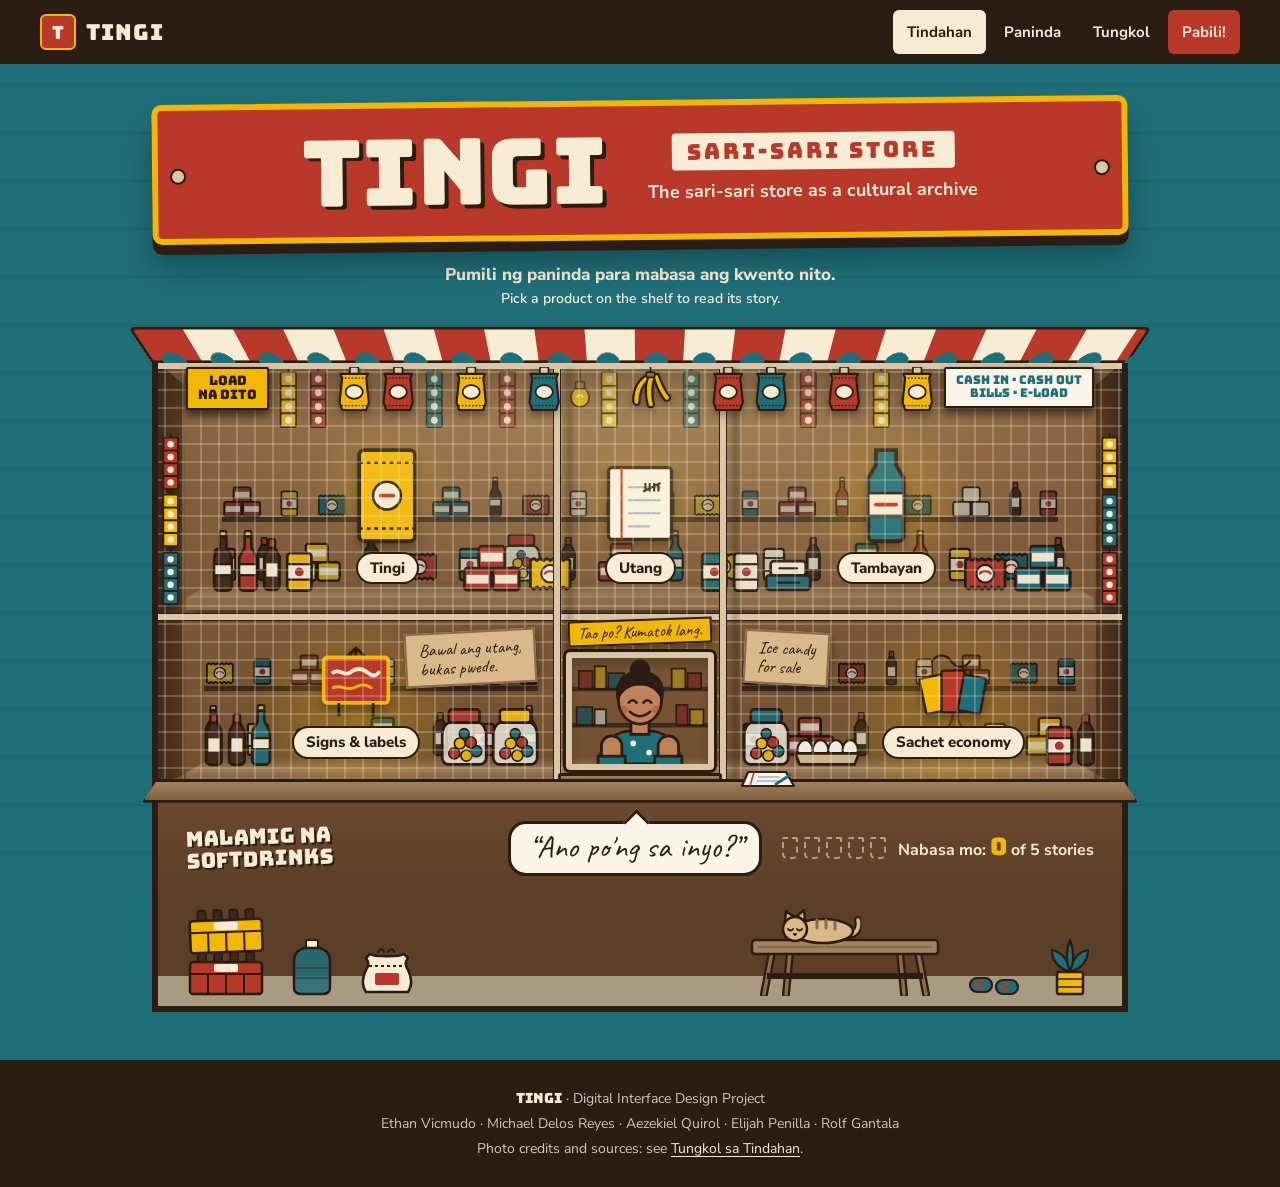
==== commit 79bbb923: "Make the window part of the store and reverse the purchase on close - The pass-through window is now" ====
--- a/index.html
+++ b/index.html
@@ -8,8 +8,8 @@
 <link rel="preconnect" href="https://fonts.googleapis.com">
 <link rel="preconnect" href="https://fonts.gstatic.com" crossorigin>
 <link href="https://fonts.googleapis.com/css2?family=Bungee&family=Caveat:wght@600;700&family=Nunito+Sans:wght@400;600;700;800&display=swap" rel="stylesheet">
-<link rel="stylesheet" href="assets/css/style.css?v=202611152">
-<script src="assets/js/site.js?v=202611152"></script>
+<link rel="stylesheet" href="assets/css/style.css?v=202611153">
+<script src="assets/js/site.js?v=202611153"></script>
 <script>
   // First visit this session: keep the store shuttered until main.js lifts it.
   try {
@@ -241,22 +241,24 @@
         <div class="hatch" aria-hidden="true">
           <span class="hatch-note" lang="fil">Tao po? Kumatok lang.</span>
           <div class="hatch-hole">
-            <svg class="hatch-tindera" viewBox="0 0 120 96" width="120" height="96" aria-hidden="true">
-              <path d="M0 30h120M0 62h120" stroke="#5A3D25" stroke-width="4"/>
-              <g stroke="#2B1D14" stroke-width="1.5" opacity=".85"><rect x="6" y="14" width="12" height="16" fill="#B8382A"/><rect x="20" y="10" width="10" height="20" fill="#F2B705"/><rect x="32" y="16" width="14" height="14" fill="#1F6F78"/><rect x="88" y="12" width="12" height="18" fill="#F2B705"/><rect x="102" y="16" width="12" height="14" fill="#B8382A"/><rect x="4" y="46" width="14" height="16" fill="#1F6F78"/><rect x="20" y="48" width="10" height="14" fill="#F6EBD3"/><rect x="92" y="44" width="10" height="18" fill="#B8382A"/><rect x="104" y="48" width="12" height="14" fill="#F2B705"/></g>
-              <path d="M24 96c0-20 14-30 36-30s36 10 36 30z" fill="#1F6F78" stroke="#2B1D14" stroke-width="2.5" stroke-linejoin="round"/>
-              <g fill="#F6EBD3"><circle cx="40" cy="84" r="2.5"/><circle cx="54" cy="78" r="2.5"/><circle cx="68" cy="86" r="2.5"/><circle cx="80" cy="79" r="2.5"/></g>
-              <rect x="52" y="54" width="16" height="16" fill="#C0825A" stroke="#2B1D14" stroke-width="2.5"/>
-              <circle cx="60" cy="13" r="9" fill="#2B1D14"/>
-              <ellipse cx="60" cy="40" rx="19" ry="21" fill="#C0825A" stroke="#2B1D14" stroke-width="2.5"/>
-              <path d="M40 42c-5-22 8-28 20-28s25 6 20 28c-4-10-10-15-20-15s-16 5-20 15z" fill="#2B1D14"/>
-              <path d="M50 42q3.500-4 7 0M63 42q3.500-4 7 0M51 50q9 8 18 0" fill="none" stroke="#2B1D14" stroke-width="2.2" stroke-linecap="round"/>
-              <g fill="#B8382A" opacity=".35"><circle cx="46" cy="48" r="3.500"/><circle cx="74" cy="48" r="3.500"/></g>
-            </svg>
-            <svg class="hatch-hand" viewBox="0 0 120 34" width="120" height="34" aria-hidden="true">
-              <g fill="#C0825A" stroke="#2B1D14" stroke-width="2.5"><rect x="26" y="6" width="18" height="30" rx="9"/><rect x="76" y="6" width="18" height="30" rx="9"/></g>
-              <g fill="#1F6F78" stroke="#2B1D14" stroke-width="2.5"><rect x="23" y="24" width="24" height="12"/><rect x="73" y="24" width="24" height="12"/></g>
-            </svg>
+            <div class="hatch-inside">
+              <svg class="hatch-tindera" viewBox="0 0 120 96" width="120" height="96" aria-hidden="true">
+                <g class="tindera-back"><path d="M-20 30h160M-20 62h160" stroke="#5A3D25" stroke-width="4"/>
+                <g stroke="#2B1D14" stroke-width="1.5" opacity=".85"><rect x="6" y="14" width="12" height="16" fill="#B8382A"/><rect x="20" y="10" width="10" height="20" fill="#F2B705"/><rect x="32" y="16" width="14" height="14" fill="#1F6F78"/><rect x="88" y="12" width="12" height="18" fill="#F2B705"/><rect x="102" y="16" width="12" height="14" fill="#B8382A"/><rect x="4" y="46" width="14" height="16" fill="#1F6F78"/><rect x="20" y="48" width="10" height="14" fill="#F6EBD3"/><rect x="92" y="44" width="10" height="18" fill="#B8382A"/><rect x="104" y="48" width="12" height="14" fill="#F2B705"/></g></g>
+                <path d="M24 96c0-20 14-30 36-30s36 10 36 30z" fill="#1F6F78" stroke="#2B1D14" stroke-width="2.5" stroke-linejoin="round"/>
+                <g fill="#F6EBD3"><circle cx="40" cy="84" r="2.5"/><circle cx="54" cy="78" r="2.5"/><circle cx="68" cy="86" r="2.5"/><circle cx="80" cy="79" r="2.5"/></g>
+                <rect x="52" y="54" width="16" height="16" fill="#C0825A" stroke="#2B1D14" stroke-width="2.5"/>
+                <circle cx="60" cy="13" r="9" fill="#2B1D14"/>
+                <ellipse cx="60" cy="40" rx="19" ry="21" fill="#C0825A" stroke="#2B1D14" stroke-width="2.5"/>
+                <path d="M40 42c-5-22 8-28 20-28s25 6 20 28c-4-10-10-15-20-15s-16 5-20 15z" fill="#2B1D14"/>
+                <path d="M50 42q3.500-4 7 0M63 42q3.500-4 7 0M51 50q9 8 18 0" fill="none" stroke="#2B1D14" stroke-width="2.2" stroke-linecap="round"/>
+                <g fill="#B8382A" opacity=".35"><circle cx="46" cy="48" r="3.500"/><circle cx="74" cy="48" r="3.500"/></g>
+              </svg>
+              <svg class="hatch-hand" viewBox="0 0 120 34" width="120" height="34" aria-hidden="true">
+                <g fill="#C0825A" stroke="#2B1D14" stroke-width="2.5"><rect x="26" y="6" width="18" height="30" rx="9"/><rect x="76" y="6" width="18" height="30" rx="9"/></g>
+                <g fill="#1F6F78" stroke="#2B1D14" stroke-width="2.5"><rect x="23" y="24" width="24" height="12"/><rect x="73" y="24" width="24" height="12"/></g>
+              </svg>
+            </div>
             <span class="hatch-item"></span>
           </div>
           <span class="hatch-tray"></span>
@@ -351,6 +353,6 @@
   </form>
 </dialog>
 
-<script src="assets/js/main.js?v=202611152"></script>
+<script src="assets/js/main.js?v=202611153"></script>
 </body>
 </html>
--- a/assets/css/style.css
+++ b/assets/css/style.css
@@ -423,6 +423,11 @@
     repeating-linear-gradient(90deg, transparent 0 16px, var(--wire) 16px 18px),
     repeating-linear-gradient(0deg, transparent 0 16px, var(--wire) 16px 18px);
   border-top: 6px solid var(--bar);
+  /* the pass-through window is a real hole in the grid */
+  -webkit-mask: linear-gradient(#000 0 0) center bottom 15px / calc(148px * var(--s)) calc(118px * var(--s)) no-repeat, linear-gradient(#000 0 0);
+  -webkit-mask-composite: xor;
+          mask: linear-gradient(#000 0 0) center bottom 15px / calc(148px * var(--s)) calc(118px * var(--s)) no-repeat, linear-gradient(#000 0 0);
+          mask-composite: exclude;
   translate: calc(var(--px, 0) * 5px) calc(var(--py, 0) * 2px);
   transition: translate 300ms var(--ease-out);
 }
@@ -470,15 +475,18 @@
   align-self: end;
   width: calc(148px * var(--s));
   margin: 0 clamp(2px, 1.2vw, 14px) -18px;
-}
-/* inside you see the lit store and the tindera, not a dark hole */
+  /* the frame is part of the grill, so it moves with it */
+  translate: calc(var(--px, 0) * 5px) calc(var(--py, 0) * 2px);
+  transition: translate 300ms var(--ease-out);
+}
+/* The opening has no background of its own: you look through it at the same
+   back wall, light and shelves as the rest of the store. */
 .hatch-hole {
   position: relative;
   height: calc(118px * var(--s));
-  background: linear-gradient(#A67C52, #8A6341);
   border: 6px solid var(--muted-light); border-radius: 4px;
   outline: 3px solid var(--kahoy);
-  box-shadow: inset 0 8px 10px rgba(43, 29, 20, 0.35);
+  box-shadow: inset 0 8px 10px rgba(43, 29, 20, 0.3);
   overflow: hidden;
 }
 .hatch-tray {
@@ -486,7 +494,16 @@
   background: linear-gradient(#A3825C, #7E5E3D);
   border: 3px solid var(--kahoy); border-radius: 3px;
 }
-.hatch-tindera { position: absolute; left: 0; bottom: 0; display: block; width: 100%; height: auto; }
+/* The tindera stands inside the store, behind the grill: she stays put (like
+   the shelves) while the frame around her moves, so you see past it. */
+.hatch-inside {
+  position: absolute; inset: 0;
+  translate: calc(var(--px, 0) * -6px) calc(var(--py, 0) * -2.5px);
+  transition: translate 300ms var(--ease-out);
+}
+.hatch-tindera { position: absolute; left: 0; bottom: 0; display: block; width: 100%; height: auto; overflow: visible; }
+/* the shelf behind her is as dim as the other back rows */
+.tindera-back { filter: brightness(0.72) saturate(0.8); }
 /* her hands rest on the sill; they take the coin and hand the product out */
 .hatch-hand { position: absolute; left: 0; bottom: -4px; display: block; width: 100%; height: auto; }
 .hatch-item { position: absolute; left: 50%; bottom: 2px; width: 32%; translate: -50% 0; }
@@ -1261,6 +1278,12 @@
   animation: sheet-from-hatch 460ms cubic-bezier(0.22, 1, 0.36, 1) both;
 }
 @keyframes sheet-from-hatch { from { opacity: 0.2; transform: scale(0.1); } }
+/* closing reverses it: the page shrinks back into the window */
+html.vt-hatch::view-transition-old(story-sheet):only-child {
+  transform-origin: var(--sheet-ox, 50%) var(--sheet-oy, 100%);
+  animation: sheet-to-hatch 320ms cubic-bezier(0.55, 0, 0.8, 0.4) both;
+}
+@keyframes sheet-to-hatch { to { opacity: 0; transform: scale(0.1); } }
 @keyframes sheet-out { to { opacity: 0; transform: translateY(18px) scale(0.98); } }
 
 /* ----- Turning to the next or previous story -----
@@ -1346,7 +1369,7 @@
   @view-transition { navigation: none; }
   ::view-transition-group(*), ::view-transition-old(*), ::view-transition-new(*) { animation: none !important; }
   .shutter-run .shutter { display: none; }
-  .rehas, .hang, .shelf-back, .shelf-top, .side-strip { translate: none; transition: none; }
+  .rehas, .hang, .shelf-back, .shelf-top, .side-strip, .hatch, .hatch-inside { translate: none; transition: none; }
   .hang:hover, .member:hover { animation: none; }
   .product svg { transition: none; }
   .page-sign--hanging { animation: none; transform: rotate(-1deg); }
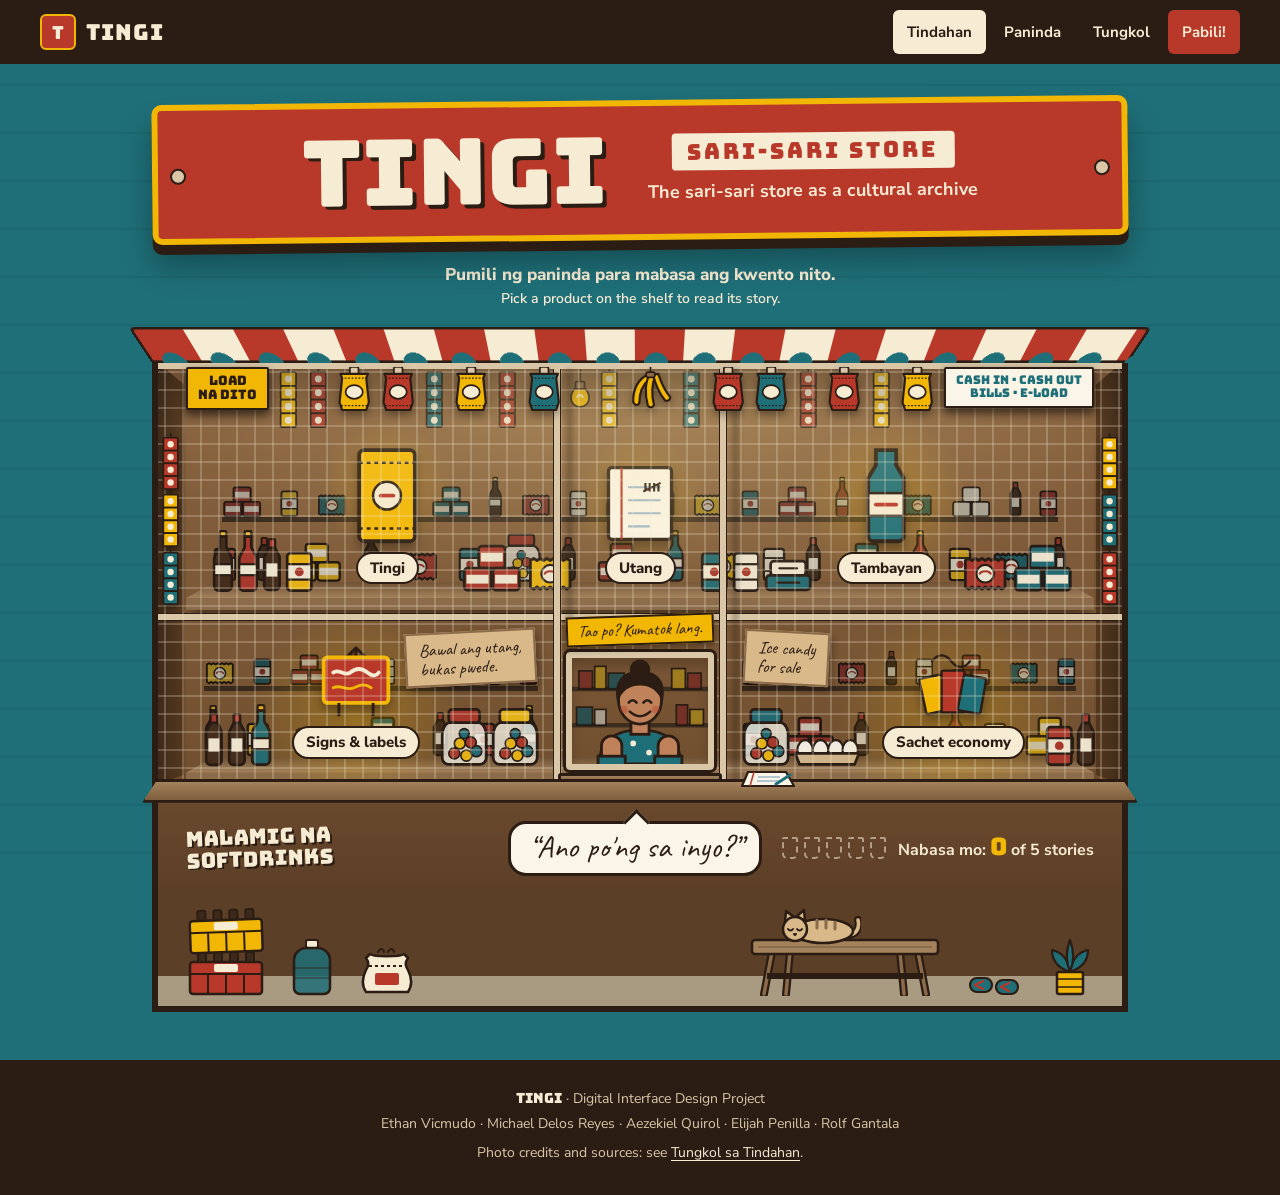
==== commit 6a6864c6: "Fix the issues from the live-site critique - Purchase through the window now plays on short laptop s" ====
--- a/index.html
+++ b/index.html
@@ -8,8 +8,8 @@
 <link rel="preconnect" href="https://fonts.googleapis.com">
 <link rel="preconnect" href="https://fonts.gstatic.com" crossorigin>
 <link href="https://fonts.googleapis.com/css2?family=Bungee&family=Caveat:wght@600;700&family=Nunito+Sans:wght@400;600;700;800&display=swap" rel="stylesheet">
-<link rel="stylesheet" href="assets/css/style.css?v=202611153">
-<script src="assets/js/site.js?v=202611153"></script>
+<link rel="stylesheet" href="assets/css/style.css?v=202611155">
+<script src="assets/js/site.js?v=202611155"></script>
 <script>
   // First visit this session: keep the store shuttered until main.js lifts it.
   try {
@@ -338,9 +338,14 @@
         <p class="story-critique" id="story-critique" hidden>Critique</p>
       </div>
     </div>
-    <p class="story-lead" id="story-lead"></p>
-    <p class="story-body" id="story-body"></p>
-    <p class="story-more"><a id="story-link" href="paninda.html" lang="fil">Buksan ang pahina ng kwento →</a></p>
+    <div class="story-preview">
+      <img class="story-photo" id="story-photo" src="assets/img/fieldwork/story-tingi.jpg" alt="" width="1200" height="900" loading="lazy" decoding="async">
+      <div class="story-text">
+        <p class="story-lead" id="story-lead"></p>
+        <p class="story-body" id="story-body"></p>
+      </div>
+    </div>
+    <p class="story-more"><a class="story-read" id="story-link" href="paninda.html">Read the full story</a></p>
   </div>
   <nav class="story-nav" aria-label="Other stories">
     <button type="button" class="story-step" id="story-prev"></button>
@@ -353,6 +358,6 @@
   </form>
 </dialog>
 
-<script src="assets/js/main.js?v=202611153"></script>
+<script src="assets/js/main.js?v=202611155"></script>
 </body>
 </html>
--- a/assets/css/style.css
+++ b/assets/css/style.css
@@ -581,7 +581,7 @@
 .tokens i.is-read { border: 2px solid var(--kahoy); background: var(--sachet); transform: rotate(-8deg) translateY(-2px); }
 .tokens i.is-read:nth-child(2) { background: var(--karatula); transform: rotate(6deg) translateY(-2px); }
 .tokens i.is-read:nth-child(3) { background: var(--pintura); }
-.tokens i.is-read:nth-child(4) { background: var(--papel); transform: rotate(5deg) translateY(-2px); }
+.tokens i.is-read:nth-child(4) { background: #D9B98A; transform: rotate(5deg) translateY(-2px); }
 .tokens i.is-read:nth-child(5) { background: var(--karatula); }
 .progress strong { font-family: var(--font-sign); font-weight: 400; color: var(--sachet); font-size: 24px; line-height: 1; }
 
@@ -703,8 +703,8 @@
   transform: rotate(-3deg);
 }
 .story-critique[hidden] { display: none; }
-.story-lead { margin: 0 0 10px; font-weight: 800; font-size: 19px; line-height: 1.45; }
-.story-body { margin: 0 0 12px; color: var(--muted); font-size: 17px; text-wrap: pretty; }
+.story-lead { margin: 0 0 10px; font-weight: 800; font-size: 18px; line-height: 1.45; }
+.story-body { margin: 0 0 12px; color: var(--muted); font-size: 18px; text-wrap: pretty; }
 .story-soon { margin: 0; font-family: var(--font-hand); font-size: 24px; color: var(--pintura); }
 
 .story-nav {
@@ -1022,8 +1022,7 @@
 }
 .photo-soon { font-family: var(--font-hand); font-size: 24px; line-height: 1.1; color: var(--muted); }
 .photo-plan { font-size: 14px; line-height: 1.4; color: var(--muted); max-width: 26ch; }
-.photo-caption { margin: 6px 0 0; font-family: var(--font-hand); font-size: 22px; line-height: 1.2; text-align: center; }
-.photo-more { display: none; }
+.photo-caption { margin: 6px 0 0; font-family: var(--font-hand); font-size: 22px; line-height: 1.3; text-align: center; }
 
 /* ---------- Kwento (story pages) ---------- */
 
@@ -1158,9 +1157,28 @@
   text-decoration: none;
 }
 
+/* the pop-up is a preview: two lines, the story's photo, and a button to the full page */
+.story-preview { display: grid; grid-template-columns: 1fr auto; gap: 16px; align-items: start; margin-bottom: 14px; }
+.story-photo {
+  width: 132px; height: auto; aspect-ratio: 4 / 3; object-fit: cover;
+  padding: 5px 5px 14px; background: #FFFDF7;
+  box-shadow: 0 5px 10px rgba(43, 29, 20, 0.3);
+  rotate: 2.5deg;
+}
 .story-more { margin: 0; }
-.story-more a { font-weight: 800; color: var(--karatula); text-underline-offset: 3px; }
-.story-more a:hover { color: var(--karatula-dark); }
+.story-read {
+  display: inline-flex; align-items: center; min-height: 44px; padding: 0 18px;
+  background: var(--kahoy); color: var(--papel);
+  border-radius: 999px;
+  font-weight: 800; font-size: 15px; text-decoration: none;
+  transition: background-color 180ms var(--ease-out);
+}
+.story-read:hover { background: var(--karatula-dark); }
+.story-read:focus-visible { outline: 3px solid var(--karatula); outline-offset: 3px; }
+@media (max-width: 560px) {
+  .story-preview { gap: 12px; }
+  .story-photo { width: 96px; padding: 4px 4px 10px; }
+}
 
 /* ---------- 404 ---------- */
 
@@ -1333,7 +1351,7 @@
 }
 
 /* Pabili: message types as picks on the slip */
-.chips-field { border: 0; margin: 0 0 14px; padding: 0; min-width: 0; }
+.chips-field { border: 0; margin: 0 0 36px; padding: 0; min-width: 0; }
 .chips-field legend { padding: 0; margin-bottom: 6px; font-weight: 800; }
 .chips { display: flex; flex-wrap: wrap; gap: 8px; }
 .chip { position: relative; cursor: pointer; }
@@ -1417,13 +1435,8 @@
   .kwento--utang .story-lead { font-size: 27px; padding-left: 0; padding-top: 32px; background-position: left 4px; }
   .kwento-nav .story-step--prev, .kwento-nav .story-step--next { justify-self: stretch; }
   .kwento-nav .story-step--all { justify-self: stretch; }
-  .photo-wall .photo:nth-child(n+4) { display: none; }
   .item { max-width: none; }
   .notfound-links .story-step { flex: 1 1 100%; }
-  .photo-more {
-    display: block; margin: 24px 0 0; text-align: center;
-    font-family: var(--font-hand); font-size: 24px; color: var(--papel);
-  }
 }
 
 @media (max-width: 420px) {
@@ -1494,9 +1507,155 @@
 /* a slot with a real photo in it (see assets/img/fieldwork/README.md) */
 .photo-slot.has-photo { display: block; padding: 0; background: none; border: 0; }
 .photo-slot.has-photo img { display: block; width: 100%; height: 100%; object-fit: cover; }
-.photo-credit { display: block; margin-top: 2px; font-size: 12px; line-height: 1.3; color: var(--muted); text-align: center; }
+.photo-credit { display: block; margin-top: 2px; font-size: 14px; line-height: 1.3; color: var(--muted); text-align: center; }
 
 .photo-credit a { color: inherit; text-decoration: underline; }
 .photo-caption .photo-credit { font-family: var(--font-body); }
 .credits-list { margin: 0 0 14px; padding-left: 20px; }
-.credits-list li { margin-bottom: 8px; font-size: 15px; overflow-wrap: anywhere; }
+.credits-list li { margin-bottom: 8px; font-size: 16px; overflow-wrap: anywhere; }
+
+/* ---------- Around the same store: inner pages ---------- */
+
+/* the store's striped awning runs under the header on every inner page */
+.site-nav { position: relative; }
+.site-nav::after {
+  content: ""; position: absolute; left: 0; right: 0; top: 100%; z-index: 2;
+  height: 16px;
+  background: repeating-linear-gradient(90deg, var(--karatula) 0 28px, var(--papel) 28px 56px);
+  border-bottom: 2px solid var(--kahoy);
+  -webkit-mask: radial-gradient(circle 7px at 14px 16px, transparent 97%, #000) 0 0 / 28px 100% repeat-x;
+          mask: radial-gradient(circle 7px at 14px 16px, transparent 97%, #000) 0 0 / 28px 100% repeat-x;
+  filter: drop-shadow(0 3px 3px rgba(0, 0, 0, 0.25));
+  pointer-events: none;
+}
+/* the storefront has its own full awning */
+body:has(.storefront) .site-nav::after { display: none; }
+.page { padding-top: clamp(34px, 5vw, 56px); }
+
+/* photos open larger: the picture travels from its frame into the viewer */
+.photo-slot.has-photo img { cursor: zoom-in; transition: scale 220ms var(--ease-out); }
+.photo-slot.has-photo { overflow: hidden; }
+.photo-slot.has-photo img:hover { scale: 1.04; }
+.photo-slot.has-photo img:focus-visible { outline: 3px solid var(--karatula); outline-offset: -3px; }
+.photo-slot.has-photo img.is-zoomed { opacity: 0; }
+.viewer {
+  max-width: min(960px, calc(100vw - 24px)); max-height: calc(100dvh - 24px);
+  padding: 10px 10px 12px;
+  background: #FFFDF7; color: var(--kahoy);
+  border: 0; box-shadow: var(--shadow-paper);
+  overflow: auto;
+}
+.viewer::backdrop { background: rgba(43, 29, 20, 0.78); }
+.viewer-photo { margin: 0; }
+.viewer-photo img { display: block; max-width: 100%; width: auto; height: auto; max-height: calc(100dvh - 150px); margin: 0 auto; }
+.viewer-photo figcaption { padding: 8px 4px 0; }
+.viewer-caption { display: block; font-family: var(--font-hand); font-size: 26px; line-height: 1.15; }
+.viewer .photo-credit { text-align: left; font-size: 14px; }
+.viewer-close { position: absolute; right: 8px; top: 8px; }
+html.vt-photo :is(.site-nav, .page-sign) { view-transition-name: none; }
+html.vt-photo .photo-slot img.is-zooming,
+html.vt-photo .viewer[open] .viewer-photo img { view-transition-name: photo-zoom; }
+html.vt-photo::view-transition-old(root) { animation: vt-hold 280ms both; }
+html.vt-photo::view-transition-new(root) { animation: vt-fade-in 280ms ease-out both; }
+::view-transition-group(photo-zoom) { z-index: 3; animation-duration: 420ms; }
+::view-transition-old(photo-zoom), ::view-transition-new(photo-zoom) { height: 100%; object-fit: cover; }
+
+/* things below the first screen arrive once as they scroll in (site.js adds .reveal) */
+.reveal { opacity: 0; }
+.reveal.is-in { animation: reveal-up 560ms cubic-bezier(0.22, 1, 0.36, 1) var(--reveal-delay, 0ms) both; }
+/* photos are pressed onto the wall and taped */
+.photo.reveal.is-in { animation-name: tape-on; }
+.price-row.reveal.is-in { animation-name: chalk-in; }
+@keyframes reveal-up { from { opacity: 0; translate: 0 16px; } to { opacity: 1; translate: 0 0; } }
+@keyframes tape-on { from { opacity: 0; translate: 0 -14px; scale: 1.08; rotate: -5deg; } 60% { opacity: 1; } to { opacity: 1; translate: 0 0; scale: 1; rotate: 0deg; } }
+@keyframes chalk-in { from { opacity: 0; clip-path: inset(0 100% 0 0); } to { opacity: 1; clip-path: inset(0 0 0 0); } }
+
+/* how far you have read, along the listahan's red margin */
+.kwento-progress {
+  position: absolute; left: 41px; top: 0; z-index: 1;
+  width: 4px; height: calc(var(--read, 0) * 100%);
+  background: var(--karatula); border-radius: 0 0 2px 2px;
+  pointer-events: none;
+}
+
+/* Pabili: a pencil tick beside each field that is filled in correctly */
+.field.is-ok label::after {
+  content: ""; display: inline-block; width: 16px; height: 16px; margin-left: 8px; vertical-align: -2px;
+  background: url("data:image/svg+xml,%3Csvg xmlns='http://www.w3.org/2000/svg' viewBox='0 0 16 16'%3E%3Cpath d='M2 9l4 4 8-10' fill='none' stroke='%231F6F78' stroke-width='2.8' stroke-linecap='round' stroke-linejoin='round'/%3E%3C/svg%3E") center / contain no-repeat;
+  animation: tick-in 260ms cubic-bezier(0.22, 1, 0.36, 1);
+}
+@keyframes tick-in { from { scale: 0.3; opacity: 0; } }
+.receipt-lines dd { min-width: 0; }
+
+@media (max-width: 560px) {
+  .kwento-progress { left: 35px; }
+  .viewer-caption { font-size: 22px; }
+}
+@media (prefers-reduced-motion: reduce) {
+  .photo-slot.has-photo img { transition: none; }
+  .photo-slot.has-photo img:hover { scale: none; }
+  .field.is-ok label::after { animation: none; }
+  .reveal { opacity: 1; }
+}
+
+/* long source lines and DOI addresses wrap instead of pushing the page sideways */
+.kwento-sources p, .credits-list li, .photo-credit, .receipt-lines dd { overflow-wrap: anywhere; }
+
+/* ---------- Critique fixes (Nov 15) ---------- */
+
+/* Story pop-up: the text sits on the notebook lines, as on the story pages.
+   The lines are drawn only behind the text block, at the text's own pitch. */
+.story::before { background: linear-gradient(90deg, transparent 38px, rgba(184, 56, 42, 0.55) 38px 40px, transparent 40px); }
+.story-preview {
+  margin: 0 -28px 16px -56px; padding: 0 28px 0 56px;
+  background: repeating-linear-gradient(transparent 0 25px, #C9DBE6 25px 26px, transparent 26px 32px);
+}
+.story .story-lead, .story .story-body { margin: 0; line-height: 32px; }
+/* main.js gives every story's page the same height (the tallest of the five),
+   so the buttons never move when you step between stories */
+.story-photo { margin-top: 12px; }
+@media (max-width: 560px) {
+  .story-preview { margin: 0 -18px 14px -52px; padding: 0 18px 0 52px; }
+  .story::before { background: linear-gradient(90deg, transparent 36px, rgba(184, 56, 42, 0.55) 36px 38px, transparent 38px); }
+}
+/* a phone held sideways: the pop-up scrolls inside itself instead of being cut off */
+.story { max-height: calc(100dvh - 16px); overflow-y: auto; }
+
+/* "Nabili na" sits on the top-left corner of its product, clear of the signs beside it */
+.stamp { top: -4px; right: auto; left: -10px; transform: rotate(-10deg); }
+@media (max-width: 560px) {
+  .stamp { top: -12px; left: -4px; font-size: 10px; padding: 0 5px; }
+}
+
+/* links inside paper use the palette, not the browser's blue */
+.paper a, .kwento a, .credits-list a { color: var(--pintura); text-underline-offset: 3px; }
+.paper a:hover, .kwento a:hover { color: var(--karatula); }
+.photo-credit a { color: inherit; }
+/* readable line length on the wide paper blocks */
+.credits > p, .listahan p { max-width: 68ch; }
+.hatch-note { padding: 3px 10px; }
+.site-footer a { display: inline-block; padding: 4px 0; }
+
+/* A short laptop screen: a slimmer signboard and hint, so the tindera's
+   window is on the first screen */
+@media (min-width: 700px) and (max-height: 780px) {
+  .storefront { padding-top: 14px; }
+  .sign { padding-top: 8px; padding-bottom: 8px; }
+  .sign-name { font-size: clamp(48px, 6vw, 62px); }
+  .shelf-hint { margin: 16px auto 10px; }
+  .shelf-hint span { display: inline; }
+  .hangers { height: calc(58px * var(--s)); }
+  .shelf { min-height: 142px; }
+}
+/* the drawings differ in height; the pop-up's header keeps one height for all five */
+.story .story-head { min-height: 96px; }
+/* the photo comes first in the markup so that on phones the text can wrap around it */
+.story-photo { order: 2; }
+@media (max-width: 560px) {
+  .story-preview { display: flow-root; }
+  .story-text { display: contents; }
+  .story-photo { float: right; margin: 10px 0 6px 12px; }
+}
+@media (min-width: 700px) and (max-height: 780px) {
+  .shelf-hint { max-width: none; }
+}
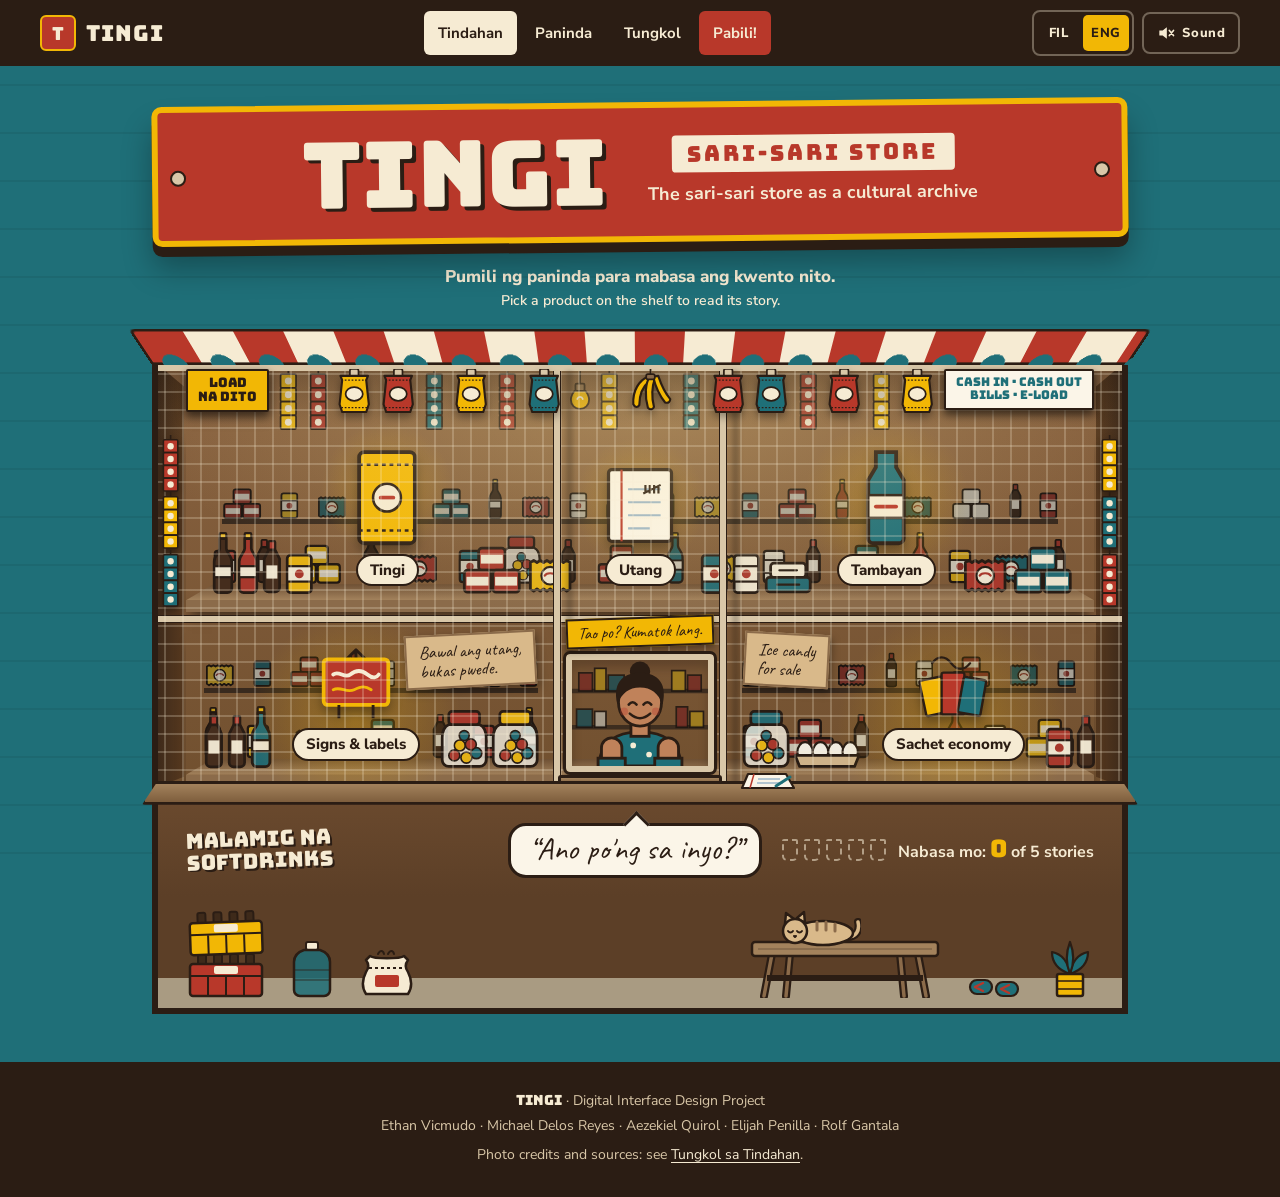
==== commit 5291d7c0: "Add Filipino/English switch, store sounds, Ilista mo notebook and sourced numbers" ====
--- a/index.html
+++ b/index.html
@@ -3,13 +3,13 @@
 <head>
 <meta charset="utf-8">
 <meta name="viewport" content="width=device-width, initial-scale=1">
-<title>Tingi — The Sari-Sari Store as a Cultural Archive</title>
-<meta name="description" content="A website you enter like a sari-sari store. Every product on the shelf opens a story about Filipino community life.">
+<title data-fil="Tingi — Ang Sari-Sari Store bilang Arkibo ng Kultura">Tingi — The Sari-Sari Store as a Cultural Archive</title>
+<meta name="description" content="A website you enter like a sari-sari store. Every product on the shelf opens a story about Filipino community life." data-fil-content="Isang website na pinapasok na parang sari-sari store. Bawat paninda sa istante ay nagbubukas ng kwento tungkol sa buhay ng komunidad na Pilipino.">
 <link rel="preconnect" href="https://fonts.googleapis.com">
 <link rel="preconnect" href="https://fonts.gstatic.com" crossorigin>
 <link href="https://fonts.googleapis.com/css2?family=Bungee&family=Caveat:wght@600;700&family=Nunito+Sans:wght@400;600;700;800&display=swap" rel="stylesheet">
-<link rel="stylesheet" href="assets/css/style.css?v=202611155">
-<script src="assets/js/site.js?v=202611155"></script>
+<link rel="stylesheet" href="assets/css/style.css?v=202611221">
+<script src="assets/js/site.js?v=202611221"></script>
 <script>
   // First visit this session: keep the store shuttered until main.js lifts it.
   try {
@@ -20,7 +20,7 @@
 </script>
 </head>
 <body>
-<a class="skip-link" href="#shelves">Skip to the shelves</a>
+<a class="skip-link" href="#shelves"><span class="t-en">Skip to the shelves</span><span class="t-fil" lang="fil">Lumaktaw sa mga istante</span></a>
 
 <!-- Drawings of the goods in the store. Each one is drawn once here and reused with <use>. -->
 <svg class="sprite" width="0" height="0" aria-hidden="true" focusable="false">
@@ -129,11 +129,11 @@
 </svg>
 
 <header class="site-nav">
-  <a class="brand" href="index.html" aria-label="Tingi home">
+  <a class="brand" href="index.html" aria-label="Tingi home" data-fil-aria-label="Tingi, balik sa tindahan">
     <span class="brand-mark" aria-hidden="true">T</span>
     <span class="brand-name">Tingi</span>
   </a>
-  <nav aria-label="Main">
+  <nav aria-label="Main" data-fil-aria-label="Pangunahing menu">
     <ul lang="fil">
       <li><a href="index.html" aria-current="page">Tindahan</a></li>
       <li><a href="paninda.html">Paninda</a></li>
@@ -149,7 +149,7 @@
       <h1 class="sign-name" id="store-name">Tingi</h1>
       <div class="sign-side">
         <p class="sign-band" lang="fil">Sari-sari store</p>
-        <p class="sign-sub">The sari-sari store as a cultural archive</p>
+        <p class="sign-sub"><span class="t-en">The sari-sari store as a cultural archive</span><span class="t-fil" lang="fil">Ang sari-sari store bilang arkibo ng kultura</span></p>
       </div>
     </div>
 
@@ -161,7 +161,7 @@
     <div class="awning" aria-hidden="true"></div>
 
     <div class="window" id="shelves">
-      <h2 class="visually-hidden">Shelves: pick a product to read its story</h2>
+      <h2 class="visually-hidden"><span class="t-en">Shelves: pick a product to read its story</span><span class="t-fil" lang="fil">Mga istante: pumili ng paninda para mabasa ang kwento nito</span></h2>
       <div class="window-walls" aria-hidden="true"></div>
       <div class="window-light" aria-hidden="true"></div>
 
@@ -230,7 +230,7 @@
         <span class="stock stock--wide" aria-hidden="true"><svg class="g c-dark" viewBox="0 0 18 50" width="18" height="50" style="--w:18" aria-hidden="true"><use href="#g-bote"/></svg><svg class="g c-dark" viewBox="0 0 18 50" width="18" height="50" style="--w:18" aria-hidden="true"><use href="#g-bote"/></svg><svg class="g c-teal filler--wide" viewBox="0 0 20 58" width="20" height="58" style="--w:20" aria-hidden="true"><use href="#g-softdrink"/></svg></span>
         <button class="product" data-story="signs" aria-haspopup="dialog">
           <svg viewBox="0 0 80 80" aria-hidden="true"><path d="M40 4v10M30 14l10-10 10 10" fill="none" stroke="#2B1D14" stroke-width="3" stroke-linecap="round" stroke-linejoin="round"/><rect x="6" y="14" width="68" height="48" rx="4" fill="#B8382A" stroke="#F2B705" stroke-width="4"/><path d="M16 30c6-5 12 5 18 0s12-5 18 0 10 3 12 0" fill="none" stroke="#F6EBD3" stroke-width="4" stroke-linecap="round"/><path d="M16 46c8-4 14 4 22 0s12-4 18 0" fill="none" stroke="#F2B705" stroke-width="3" stroke-linecap="round"/><path d="M22 62v14M58 62v14" stroke="#2B1D14" stroke-width="3"/></svg>
-          <span class="tag">Signs &amp; labels</span>
+          <span class="tag"><span class="t-en">Signs &amp; labels</span><span class="t-fil" lang="fil">Karatula</span></span>
           <span class="stamp" aria-hidden="true">Nabili na</span>
           <span class="visually-hidden read-label"></span>
         </button>
@@ -271,7 +271,7 @@
         <span class="stock" aria-hidden="true"><svg class="g c-teal" viewBox="0 0 44 56" width="44" height="56" style="--w:44" aria-hidden="true"><use href="#g-garapon"/></svg><svg class="g filler--wide" viewBox="0 0 62 26" width="62" height="26" style="--w:62" aria-hidden="true"><use href="#g-itlog"/></svg></span>
         <button class="product" data-story="sachet" aria-haspopup="dialog">
           <svg viewBox="0 0 80 80" aria-hidden="true"><g stroke="#2B1D14" stroke-width="2.5"><rect x="8" y="34" width="24" height="38" rx="2" fill="#F2B705" transform="rotate(-12 20 53)"/><rect x="28" y="28" width="24" height="44" rx="2" fill="#B8382A"/><rect x="48" y="34" width="24" height="38" rx="2" fill="#1F6F78" transform="rotate(10 60 53)"/></g><path d="M18 18c6-8 14-8 20 0s14 8 20 0" fill="none" stroke="#2B1D14" stroke-width="2.5" stroke-linecap="round"/></svg>
-          <span class="tag">Sachet economy</span>
+          <span class="tag"><span class="t-en">Sachet economy</span><span class="t-fil" lang="fil">Sachet</span></span>
           <span class="stamp" aria-hidden="true">Nabili na</span>
           <span class="visually-hidden read-label"></span>
         </button>
@@ -297,7 +297,7 @@
       <p class="greeting" id="greeting" lang="fil">“Ano po'ng sa inyo?”</p>
       <div class="progress" id="progress" aria-live="polite">
         <span class="tokens" aria-hidden="true"><i data-story="tingi"></i><i data-story="utang"></i><i data-story="tambayan"></i><i data-story="signs"></i><i data-story="sachet"></i></span>
-        <p><span lang="fil">Nabasa mo:</span> <strong id="read-count">0</strong> of 5 stories</p>
+        <p><span lang="fil">Nabasa mo:</span> <strong id="read-count">0</strong> <span class="t-en">of 5 stories</span><span class="t-fil" lang="fil">sa 5 kwento</span></p>
       </div>
     </div>
 
@@ -326,7 +326,7 @@
 <footer class="site-footer">
   <p><strong>Tingi</strong> · Digital Interface Design Project</p>
   <p>Ethan Vicmudo · Michael Delos Reyes · Aezekiel Quirol · Elijah Penilla · Rolf Gantala</p>
-  <p class="footer-note">Photo credits and sources: see <a href="tungkol.html#credits">Tungkol sa Tindahan</a>.</p>
+  <p class="footer-note"><span class="t-en">Photo credits and sources: see</span><span class="t-fil" lang="fil">Mga credit ng litrato at pinagkunan: tingnan ang</span> <a href="tungkol.html#credits">Tungkol sa Tindahan</a>.</p>
 </footer>
 
 <dialog class="story" id="story" aria-labelledby="story-title">
@@ -335,7 +335,7 @@
       <div class="story-art" id="story-art" aria-hidden="true"></div>
       <div>
         <h2 class="story-title" id="story-title"></h2>
-        <p class="story-critique" id="story-critique" hidden>Critique</p>
+        <p class="story-critique" id="story-critique" hidden><span class="t-en">Critique</span><span class="t-fil" lang="fil">Kritika</span></p>
       </div>
     </div>
     <div class="story-preview">
@@ -345,19 +345,19 @@
         <p class="story-body" id="story-body"></p>
       </div>
     </div>
-    <p class="story-more"><a class="story-read" id="story-link" href="paninda.html">Read the full story</a></p>
+    <p class="story-more"><a class="story-read" id="story-link" href="paninda.html"><span class="t-en">Read the full story</span><span class="t-fil" lang="fil">Basahin ang buong kwento</span></a></p>
   </div>
-  <nav class="story-nav" aria-label="Other stories">
+  <nav class="story-nav" aria-label="Other stories" data-fil-aria-label="Iba pang kwento">
     <button type="button" class="story-step" id="story-prev"></button>
     <button type="button" class="story-step story-step--next" id="story-next"></button>
   </nav>
   <form method="dialog" class="story-close-form">
-    <button class="story-close" aria-label="Close story">
+    <button class="story-close" aria-label="Close story" data-fil-aria-label="Isara ang kwento">
       <svg viewBox="0 0 24 24" aria-hidden="true"><path d="M6 6l12 12M18 6L6 18" stroke="currentColor" stroke-width="2.5" stroke-linecap="round"/></svg>
     </button>
   </form>
 </dialog>
 
-<script src="assets/js/main.js?v=202611155"></script>
+<script src="assets/js/main.js?v=202611221"></script>
 </body>
 </html>
--- a/assets/css/style.css
+++ b/assets/css/style.css
@@ -105,6 +105,41 @@
 .site-nav nav .nav-pabili { background: var(--karatula); }
 .site-nav nav .nav-pabili:hover { background: var(--karatula-dark); }
 .site-nav nav .nav-pabili[aria-current="page"] { background: var(--papel); color: var(--kahoy); }
+
+/* language switch and sound button (added by site.js) */
+.site-nav nav { order: 1; }
+.nav-tools { order: 2; display: flex; align-items: center; gap: 8px; }
+.lang-switch {
+  display: inline-flex; padding: 3px; gap: 2px;
+  border: 2px solid rgba(246, 235, 211, 0.35); border-radius: 8px;
+}
+.lang-switch button, .sound-toggle {
+  min-height: 36px; border: 0; border-radius: 5px;
+  background: transparent; color: var(--papel);
+  font: 800 13px/1 var(--font-body); letter-spacing: 0.06em;
+  cursor: pointer;
+}
+.lang-switch button { min-width: 44px; padding: 0 8px; }
+.lang-switch button[aria-pressed="true"] { background: var(--sachet); color: var(--kahoy); }
+.lang-switch button:not([aria-pressed="true"]):hover { background: rgba(246, 235, 211, 0.12); }
+.sound-toggle {
+  display: inline-flex; align-items: center; gap: 6px;
+  min-height: 42px; padding: 0 12px;
+  border: 2px solid rgba(246, 235, 211, 0.35); border-radius: 8px;
+}
+.sound-toggle:hover { background: rgba(246, 235, 211, 0.12); }
+.sound-toggle svg { width: 20px; height: 20px; }
+.sound-toggle .sound-waves { display: none; }
+.sound-toggle.is-on { background: var(--papel); color: var(--kahoy); border-color: var(--papel); }
+.sound-toggle.is-on .sound-waves { display: inline; }
+.sound-toggle.is-on .sound-off { display: none; }
+.lang-switch button:focus-visible, .sound-toggle:focus-visible { outline: 3px solid var(--sachet); outline-offset: 2px; }
+
+/* one language at a time: elements come in .t-en / .t-fil pairs */
+html:not([data-lang="fil"]) .t-fil,
+html[data-lang="fil"] .t-en { display: none !important; }
+/* the English helper words next to Filipino labels are only for ENG */
+html[data-lang="fil"] :is(.label-en, .shelf-hint-en) { display: none !important; }
 
 /* ---------- Storefront ---------- */
 
@@ -833,6 +868,39 @@
   background: var(--pintura); border-radius: 999px;
 }
 .member p { margin: 0; }
+
+/* "Sa mga numero": four price tags with sourced figures (count up in site.js) */
+.numbers { margin-bottom: 40px; }
+.number-tags {
+  display: grid; grid-template-columns: repeat(auto-fit, minmax(190px, 1fr));
+  gap: 16px; list-style: none; margin: 0 0 14px; padding: 0;
+}
+.number-tag {
+  position: relative;
+  padding: 30px 18px 18px 18px;
+  background: var(--sachet); color: var(--kahoy);
+  border: 3px solid var(--kahoy); border-radius: 6px 6px 6px 26px;
+  box-shadow: 0 6px 14px rgba(43, 29, 20, 0.3);
+}
+.number-tag::before { /* the hole the tag hangs from */
+  content: ""; position: absolute; top: 10px; left: 16px;
+  width: 12px; height: 12px; border-radius: 50%;
+  background: var(--kahoy); box-shadow: inset 0 0 0 3px rgba(246, 235, 211, 0.6);
+}
+.number-tag:nth-child(even) { transform: rotate(1.2deg); }
+.number-tag:nth-child(odd) { transform: rotate(-1deg); }
+.number-tag--critique { background: var(--papel); border-top: 10px solid var(--karatula); }
+.number-tag p { margin: 0; }
+.number { font-family: var(--font-sign); font-size: clamp(30px, 3.2vw, 40px); line-height: 1; white-space: nowrap; font-variant-numeric: tabular-nums; }
+.number-tag--critique .number { color: var(--karatula); }
+.number-label { margin-top: 10px !important; font-weight: 700; font-size: 15px; line-height: 1.35; }
+.number-label sup { margin-left: 2px; font-size: 11px; }
+.number-sources {
+  margin: 0; padding-left: 22px;
+  color: var(--muted-light); font-size: 14px; line-height: 1.45; overflow-wrap: anywhere;
+}
+.number-sources li + li { margin-top: 4px; }
+.number-sources a { color: var(--sachet); }
 .member-name { font-weight: 800; font-size: 18px; line-height: 1.25; }
 .member-role { margin-top: 6px !important; font-weight: 800; color: var(--karatula); font-size: 14px; }
 .member-desc { margin-top: 4px !important; color: var(--muted); font-size: 14px; }
@@ -849,6 +917,35 @@
 .listahan .section-title { margin: 0 0 32px; line-height: 32px; }
 .listahan p { margin: 0 0 32px; }
 .handnote { font-family: var(--font-hand); font-size: 26px; color: var(--pintura); }
+
+/* "Ilista mo": visitors write a line in the tindera's notebook */
+.ilista { max-width: 46rem; margin: 0 auto 40px; }
+.ilista-entries { list-style: none; margin: 0 0 32px; padding: 0; }
+.ilista-entry {
+  position: relative;
+  font-family: var(--font-hand); font-size: 25px; line-height: 32px; color: var(--pintura);
+  overflow-wrap: anywhere;
+}
+.ilista-entry--mine { color: var(--kahoy); padding-right: 40px; }
+.ilista-who {
+  font-family: var(--font-body); font-size: 13px; font-weight: 800; letter-spacing: 0.06em; text-transform: uppercase;
+  color: var(--karatula);
+}
+.ilista-entry--sample .ilista-who { color: var(--muted); }
+.ilista-who::after { content: " ·"; }
+.ilista-remove {
+  position: absolute; right: 0; top: 0;
+  width: 32px; height: 32px; padding: 0;
+  border: 0; border-radius: 50%; background: transparent; color: var(--muted);
+  font: 700 22px/1 var(--font-body); cursor: pointer;
+}
+.ilista-remove:hover { background: rgba(184, 56, 42, 0.12); color: var(--karatula); }
+.ilista-remove:focus-visible { outline: 3px solid var(--sachet); }
+.ilista-form .field { margin-bottom: 8px; }
+.ilista-form label { line-height: 32px; margin-bottom: 0; }
+.ilista-count { margin: 4px 0 0 !important; font-size: 14px; line-height: 20px; color: var(--muted); }
+.ilista-form .error { margin: 0 !important; min-height: 24px; line-height: 24px; }
+.ilista-note { margin: 12px 0 0 !important; font-size: 14px; line-height: 20px; color: var(--muted); }
 
 .page-intro {
   max-width: 36rem; margin: 0 auto 28px;
@@ -1452,7 +1549,11 @@
 @media (max-width: 560px) {
   /* nav: brand + burger on one row; the links drop down as a panel */
   .site-nav { padding: 8px 12px; position: relative; }
-  .site-nav .nav-toggle { display: inline-flex; }
+  .site-nav .nav-toggle { display: inline-flex; order: 2; }
+  .nav-tools { order: 1; margin-left: auto; gap: 6px; }
+  .nav-js .site-nav nav { order: 3; }
+  .sound-toggle .sound-label { display: none; }
+  .sound-toggle { padding: 0 9px; }
   .nav-js .site-nav nav { display: none; width: 100%; flex-basis: 100%; }
   .nav-js .site-nav.is-open nav { display: block; }
   .nav-js .site-nav nav ul { flex-direction: column; gap: 4px; padding: 6px 0 4px; }
@@ -1628,8 +1729,9 @@
 }
 
 /* links inside paper use the palette, not the browser's blue */
-.paper a, .kwento a, .credits-list a { color: var(--pintura); text-underline-offset: 3px; }
-.paper a:hover, .kwento a:hover { color: var(--karatula); }
+/* (buttons styled as links keep their own colours) */
+:is(.paper, .kwento, .credits-list) a:not(.story-step) { color: var(--pintura); text-underline-offset: 3px; }
+:is(.paper, .kwento) a:not(.story-step):hover { color: var(--karatula); }
 .photo-credit a { color: inherit; }
 /* readable line length on the wide paper blocks */
 .credits > p, .listahan p { max-width: 68ch; }
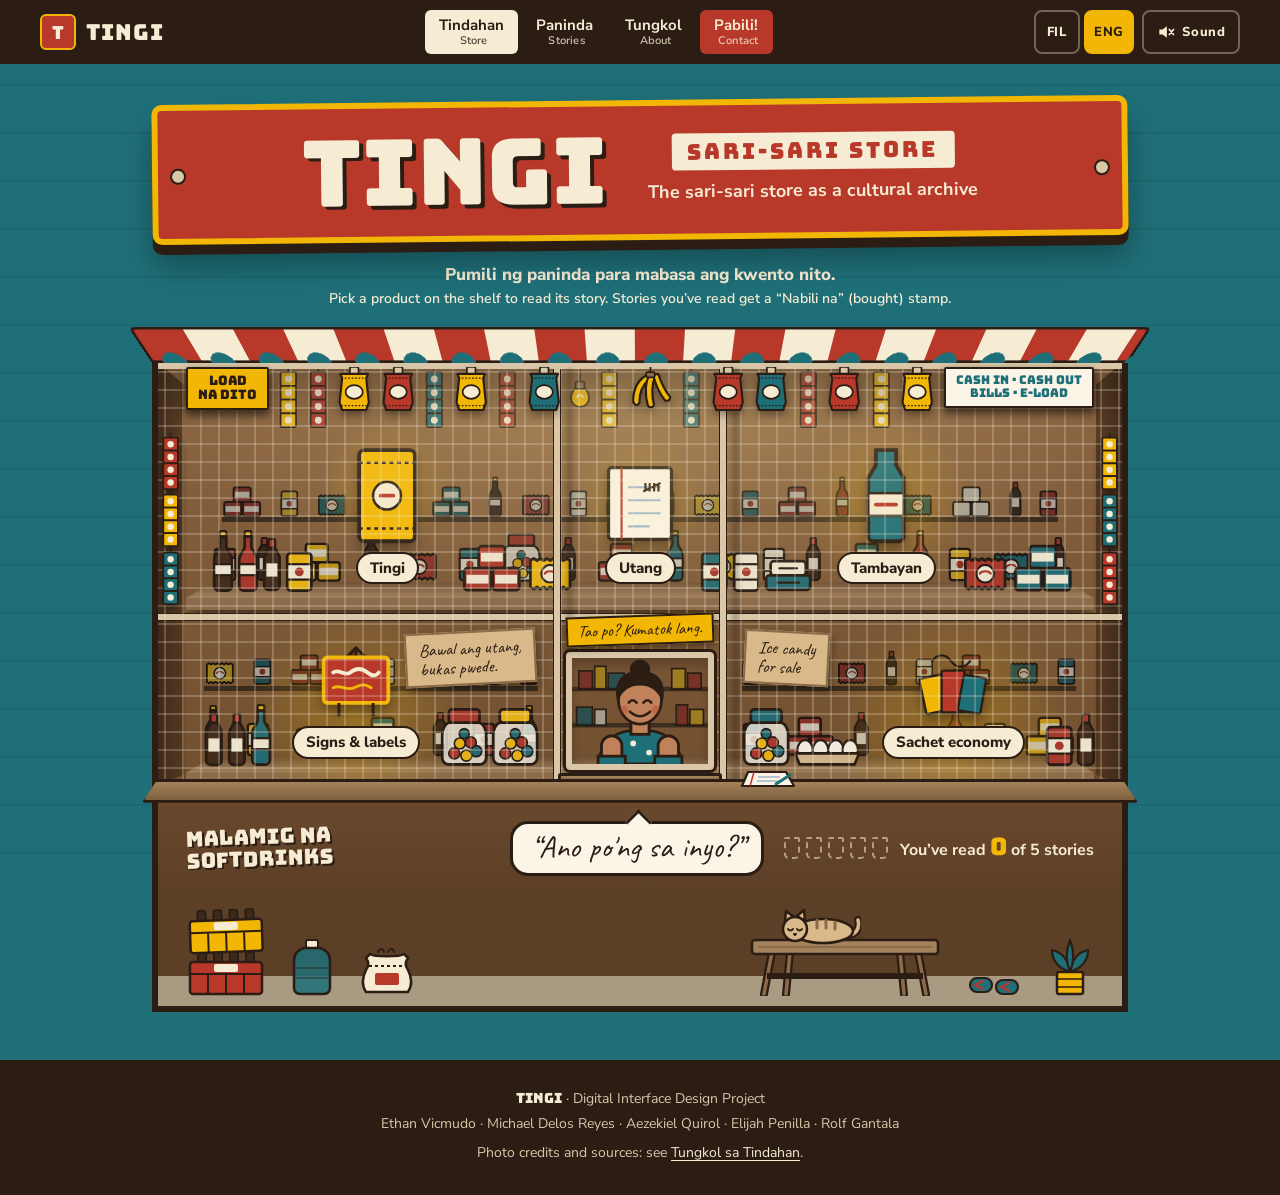
==== commit c9d96653: "Fix critique issues: number tags, header, language glosses, Filipino wording, receipt finale and sac" ====
--- a/index.html
+++ b/index.html
@@ -8,8 +8,8 @@
 <link rel="preconnect" href="https://fonts.googleapis.com">
 <link rel="preconnect" href="https://fonts.gstatic.com" crossorigin>
 <link href="https://fonts.googleapis.com/css2?family=Bungee&family=Caveat:wght@600;700&family=Nunito+Sans:wght@400;600;700;800&display=swap" rel="stylesheet">
-<link rel="stylesheet" href="assets/css/style.css?v=202611221">
-<script src="assets/js/site.js?v=202611221"></script>
+<link rel="stylesheet" href="assets/css/style.css?v=202611222">
+<script src="assets/js/site.js?v=202611222"></script>
 <script>
   // First visit this session: keep the store shuttered until main.js lifts it.
   try {
@@ -135,10 +135,10 @@
   </a>
   <nav aria-label="Main" data-fil-aria-label="Pangunahing menu">
     <ul lang="fil">
-      <li><a href="index.html" aria-current="page">Tindahan</a></li>
-      <li><a href="paninda.html">Paninda</a></li>
-      <li><a href="tungkol.html">Tungkol</a></li>
-      <li><a href="pabili.html" class="nav-pabili">Pabili!</a></li>
+      <li><a href="index.html" aria-current="page">Tindahan<span class="gloss t-en" lang="en">Store</span></a></li>
+      <li><a href="paninda.html">Paninda<span class="gloss t-en" lang="en">Stories</span></a></li>
+      <li><a href="tungkol.html">Tungkol<span class="gloss t-en" lang="en">About</span></a></li>
+      <li><a href="pabili.html" class="nav-pabili">Pabili!<span class="gloss t-en" lang="en">Contact</span></a></li>
     </ul>
   </nav>
 </header>
@@ -155,7 +155,7 @@
 
     <p class="shelf-hint">
       <span lang="fil">Pumili ng paninda para mabasa ang kwento nito.</span>
-      <span class="shelf-hint-en">Pick a product on the shelf to read its story.</span>
+      <span class="shelf-hint-en">Pick a product on the shelf to read its story. Stories you’ve read get a “Nabili na” (bought) stamp.</span>
     </p>
 
     <div class="awning" aria-hidden="true"></div>
@@ -230,7 +230,7 @@
         <span class="stock stock--wide" aria-hidden="true"><svg class="g c-dark" viewBox="0 0 18 50" width="18" height="50" style="--w:18" aria-hidden="true"><use href="#g-bote"/></svg><svg class="g c-dark" viewBox="0 0 18 50" width="18" height="50" style="--w:18" aria-hidden="true"><use href="#g-bote"/></svg><svg class="g c-teal filler--wide" viewBox="0 0 20 58" width="20" height="58" style="--w:20" aria-hidden="true"><use href="#g-softdrink"/></svg></span>
         <button class="product" data-story="signs" aria-haspopup="dialog">
           <svg viewBox="0 0 80 80" aria-hidden="true"><path d="M40 4v10M30 14l10-10 10 10" fill="none" stroke="#2B1D14" stroke-width="3" stroke-linecap="round" stroke-linejoin="round"/><rect x="6" y="14" width="68" height="48" rx="4" fill="#B8382A" stroke="#F2B705" stroke-width="4"/><path d="M16 30c6-5 12 5 18 0s12-5 18 0 10 3 12 0" fill="none" stroke="#F6EBD3" stroke-width="4" stroke-linecap="round"/><path d="M16 46c8-4 14 4 22 0s12-4 18 0" fill="none" stroke="#F2B705" stroke-width="3" stroke-linecap="round"/><path d="M22 62v14M58 62v14" stroke="#2B1D14" stroke-width="3"/></svg>
-          <span class="tag"><span class="t-en">Signs &amp; labels</span><span class="t-fil" lang="fil">Karatula</span></span>
+          <span class="tag"><span class="t-en">Signs &amp; labels</span><span class="t-fil" lang="fil">Mga karatula</span></span>
           <span class="stamp" aria-hidden="true">Nabili na</span>
           <span class="visually-hidden read-label"></span>
         </button>
@@ -271,7 +271,7 @@
         <span class="stock" aria-hidden="true"><svg class="g c-teal" viewBox="0 0 44 56" width="44" height="56" style="--w:44" aria-hidden="true"><use href="#g-garapon"/></svg><svg class="g filler--wide" viewBox="0 0 62 26" width="62" height="26" style="--w:62" aria-hidden="true"><use href="#g-itlog"/></svg></span>
         <button class="product" data-story="sachet" aria-haspopup="dialog">
           <svg viewBox="0 0 80 80" aria-hidden="true"><g stroke="#2B1D14" stroke-width="2.5"><rect x="8" y="34" width="24" height="38" rx="2" fill="#F2B705" transform="rotate(-12 20 53)"/><rect x="28" y="28" width="24" height="44" rx="2" fill="#B8382A"/><rect x="48" y="34" width="24" height="38" rx="2" fill="#1F6F78" transform="rotate(10 60 53)"/></g><path d="M18 18c6-8 14-8 20 0s14 8 20 0" fill="none" stroke="#2B1D14" stroke-width="2.5" stroke-linecap="round"/></svg>
-          <span class="tag"><span class="t-en">Sachet economy</span><span class="t-fil" lang="fil">Sachet</span></span>
+          <span class="tag"><span class="t-en">Sachet economy</span><span class="t-fil" lang="fil">Ekonomiyang sachet</span></span>
           <span class="stamp" aria-hidden="true">Nabili na</span>
           <span class="visually-hidden read-label"></span>
         </button>
@@ -297,7 +297,7 @@
       <p class="greeting" id="greeting" lang="fil">“Ano po'ng sa inyo?”</p>
       <div class="progress" id="progress" aria-live="polite">
         <span class="tokens" aria-hidden="true"><i data-story="tingi"></i><i data-story="utang"></i><i data-story="tambayan"></i><i data-story="signs"></i><i data-story="sachet"></i></span>
-        <p><span lang="fil">Nabasa mo:</span> <strong id="read-count">0</strong> <span class="t-en">of 5 stories</span><span class="t-fil" lang="fil">sa 5 kwento</span></p>
+        <p><span class="t-en">You’ve read</span><span class="t-fil" lang="fil">Nabasa mo:</span> <strong id="read-count">0</strong> <span class="t-en">of 5 stories</span><span class="t-fil" lang="fil">sa 5 kwento</span></p>
       </div>
     </div>
 
@@ -321,6 +321,30 @@
       <svg class="g c-yellow street-halaman" viewBox="0 0 44 58" width="44" height="58" style="--w:44" aria-hidden="true"><use href="#g-halaman"/></svg>
     </div>
   </section>
+
+  <section class="finale" id="finale" aria-labelledby="finale-title" hidden>
+    <div class="receipt finale-receipt">
+      <p class="slip-store">Tingi Sari-Sari Store</p>
+      <h2 class="receipt-title" id="finale-title" lang="fil">Resibo<span class="gloss gloss--block t-en" lang="en">Your receipt</span></h2>
+      <p><span class="t-en">You bought all five stories. This is what you take home.</span><span class="t-fil" lang="fil">Nabili mo ang limang kwento. Ito ang iuuwi mo.</span></p>
+      <ol class="finale-lines">
+        <li class="finale-line"><span class="finale-item"><span class="t-en">Tingi</span><span class="t-fil" lang="fil">Tingi</span></span><span class="finale-take"><span class="t-en">Buying small to get through the day.</span><span class="t-fil" lang="fil">Pagbili nang paunti-unti para mairaos ang araw.</span></span></li>
+        <li class="finale-line"><span class="finale-item"><span class="t-en">Utang</span><span class="t-fil" lang="fil">Utang</span></span><span class="finale-take"><span class="t-en">Credit kept by trust, written by hand.</span><span class="t-fil" lang="fil">Pautang na iniingatan ng tiwala, isinulat sa kamay.</span></span></li>
+        <li class="finale-line"><span class="finale-item"><span class="t-en">Tambayan</span><span class="t-fil" lang="fil">Tambayan</span></span><span class="finale-take"><span class="t-en">The bench where the neighborhood talks.</span><span class="t-fil" lang="fil">Ang bangko kung saan nag-uusap ang kapitbahayan.</span></span></li>
+        <li class="finale-line"><span class="finale-item"><span class="t-en">Signs &amp; labels</span><span class="t-fil" lang="fil">Mga karatula</span></span><span class="finale-take"><span class="t-en">Everyday design, painted by hand.</span><span class="t-fil" lang="fil">Pang-araw-araw na disenyo, pininta sa kamay.</span></span></li>
+        <li class="finale-line finale-line--critique"><span class="finale-item"><span class="t-en">Sachet economy</span><span class="t-fil" lang="fil">Ekonomiyang sachet</span></span><span class="finale-take"><span class="t-en">Cheap today, plastic for years. Who profits?</span><span class="t-fil" lang="fil">Mura ngayon, plastik nang matagal. Sino ang kumikita?</span></span></li>
+      </ol>
+      <dl class="receipt-lines">
+        <div><dt><span class="t-en">Total</span><span class="t-fil" lang="fil">Kabuuan</span></dt><dd><span class="t-en">5 stories</span><span class="t-fil" lang="fil">5 kwento</span></dd></div>
+        <div><dt><span class="t-en">Paid with</span><span class="t-fil" lang="fil">Ibinayad</span></dt><dd><span class="t-en">trust (tiwala)</span><span class="t-fil" lang="fil">tiwala</span></dd></div>
+      </dl>
+      <p class="handnote" lang="fil">Kumpleto! Balik ka ulit, ha!</p>
+      <p class="finale-next">
+        <a class="story-step story-step--next" href="paninda.html#ilista"><span class="t-en">Add your own memory</span><span class="t-fil" lang="fil">Ilista ang alaala mo</span></a>
+        <a class="story-step" href="pabili.html"><span class="t-en">Write to us</span><span class="t-fil" lang="fil">Sumulat sa amin</span></a>
+      </p>
+    </div>
+  </section>
 </main>
 
 <footer class="site-footer">
@@ -358,6 +382,6 @@
   </form>
 </dialog>
 
-<script src="assets/js/main.js?v=202611221"></script>
+<script src="assets/js/main.js?v=202611222"></script>
 </body>
 </html>
--- a/assets/css/style.css
+++ b/assets/css/style.css
@@ -109,23 +109,20 @@
 /* language switch and sound button (added by site.js) */
 .site-nav nav { order: 1; }
 .nav-tools { order: 2; display: flex; align-items: center; gap: 8px; }
-.lang-switch {
-  display: inline-flex; padding: 3px; gap: 2px;
+.lang-switch { display: inline-flex; gap: 4px; }
+.lang-switch button, .sound-toggle {
+  min-height: 44px; min-width: 46px;
   border: 2px solid rgba(246, 235, 211, 0.35); border-radius: 8px;
-}
-.lang-switch button, .sound-toggle {
-  min-height: 36px; border: 0; border-radius: 5px;
   background: transparent; color: var(--papel);
   font: 800 13px/1 var(--font-body); letter-spacing: 0.06em;
   cursor: pointer;
 }
-.lang-switch button { min-width: 44px; padding: 0 8px; }
-.lang-switch button[aria-pressed="true"] { background: var(--sachet); color: var(--kahoy); }
+.lang-switch button { padding: 0 8px; }
+.lang-switch button[aria-pressed="true"] { background: var(--sachet); color: var(--kahoy); border-color: var(--sachet); }
 .lang-switch button:not([aria-pressed="true"]):hover { background: rgba(246, 235, 211, 0.12); }
 .sound-toggle {
-  display: inline-flex; align-items: center; gap: 6px;
-  min-height: 42px; padding: 0 12px;
-  border: 2px solid rgba(246, 235, 211, 0.35); border-radius: 8px;
+  display: inline-flex; align-items: center; justify-content: center; gap: 6px;
+  padding: 0 12px;
 }
 .sound-toggle:hover { background: rgba(246, 235, 211, 0.12); }
 .sound-toggle svg { width: 20px; height: 20px; }
@@ -134,6 +131,15 @@
 .sound-toggle.is-on .sound-waves { display: inline; }
 .sound-toggle.is-on .sound-off { display: none; }
 .lang-switch button:focus-visible, .sound-toggle:focus-visible { outline: 3px solid var(--sachet); outline-offset: 2px; }
+
+/* ENG mode: small English glosses under or beside Filipino words */
+.gloss { font-weight: 600; font-size: 0.8em; color: inherit; opacity: 0.8; }
+.site-nav nav a { flex-direction: column; justify-content: center; line-height: 1.1; }
+.site-nav nav a .gloss { display: block; font-size: 11px; letter-spacing: 0.02em; margin-top: 2px; }
+.gloss:not(.gloss--block) { margin-left: 0.35em; }
+.slip-submit .gloss, .story-step .gloss { opacity: 0.85; }
+.slip-submit .gloss { display: block; margin: 2px 0 0; font-family: var(--font-body); font-size: 13px; letter-spacing: 0.02em; text-transform: none; }
+.gloss--block { display: block; margin-top: 4px; font-family: var(--font-body); font-size: 15px; letter-spacing: 0; text-transform: none; }
 
 /* one language at a time: elements come in .t-en / .t-fil pairs */
 html:not([data-lang="fil"]) .t-fil,
@@ -891,16 +897,17 @@
 .number-tag:nth-child(odd) { transform: rotate(-1deg); }
 .number-tag--critique { background: var(--papel); border-top: 10px solid var(--karatula); }
 .number-tag p { margin: 0; }
-.number { font-family: var(--font-sign); font-size: clamp(30px, 3.2vw, 40px); line-height: 1; white-space: nowrap; font-variant-numeric: tabular-nums; }
+.number { font-family: var(--font-sign); font-size: clamp(30px, 3vw, 36px); line-height: 1; font-variant-numeric: tabular-nums; overflow-wrap: anywhere; }
+.number-unit { display: block; margin-top: 4px; font-size: clamp(15px, 1.5vw, 18px); letter-spacing: 0.02em; }
 .number-tag--critique .number { color: var(--karatula); }
 .number-label { margin-top: 10px !important; font-weight: 700; font-size: 15px; line-height: 1.35; }
 .number-label sup { margin-left: 2px; font-size: 11px; }
 .number-sources {
   margin: 0; padding-left: 22px;
-  color: var(--muted-light); font-size: 14px; line-height: 1.45; overflow-wrap: anywhere;
+  color: var(--papel); font-size: 14px; line-height: 1.45; overflow-wrap: anywhere;
 }
 .number-sources li + li { margin-top: 4px; }
-.number-sources a { color: var(--sachet); }
+.number-sources a { color: var(--papel); text-decoration-thickness: 2px; text-underline-offset: 3px; }
 .member-name { font-weight: 800; font-size: 18px; line-height: 1.25; }
 .member-role { margin-top: 6px !important; font-weight: 800; color: var(--karatula); font-size: 14px; }
 .member-desc { margin-top: 4px !important; color: var(--muted); font-size: 14px; }
@@ -926,7 +933,7 @@
   font-family: var(--font-hand); font-size: 25px; line-height: 32px; color: var(--pintura);
   overflow-wrap: anywhere;
 }
-.ilista-entry--mine { color: var(--kahoy); padding-right: 40px; }
+.ilista-entry--mine { color: var(--kahoy); padding-right: 52px; }
 .ilista-who {
   font-family: var(--font-body); font-size: 13px; font-weight: 800; letter-spacing: 0.06em; text-transform: uppercase;
   color: var(--karatula);
@@ -934,11 +941,13 @@
 .ilista-entry--sample .ilista-who { color: var(--muted); }
 .ilista-who::after { content: " ·"; }
 .ilista-remove {
-  position: absolute; right: 0; top: 0;
-  width: 32px; height: 32px; padding: 0;
+  position: absolute; right: 0; top: -6px;
+  display: grid; place-items: center;
+  width: 44px; height: 44px; padding: 0;
   border: 0; border-radius: 50%; background: transparent; color: var(--muted);
-  font: 700 22px/1 var(--font-body); cursor: pointer;
-}
+  cursor: pointer;
+}
+.ilista-remove svg { width: 18px; height: 18px; }
 .ilista-remove:hover { background: rgba(184, 56, 42, 0.12); color: var(--karatula); }
 .ilista-remove:focus-visible { outline: 3px solid var(--sachet); }
 .ilista-form .field { margin-bottom: 8px; }
@@ -1150,7 +1159,7 @@
 }
 .kwento .story-head { padding-right: 0; margin-bottom: 24px; }
 .kwento .story-art { width: 88px; }
-.kwento .story-title { font-size: clamp(30px, 7vw, 48px); }
+.kwento .story-title { font-size: clamp(30px, 7vw, 48px); overflow-wrap: break-word; }
 
 .kwento-lines {
   margin: 0 calc(var(--pad-r) * -1) 40px calc(var(--pad-l) * -1);
@@ -1453,14 +1462,15 @@
 .chips { display: flex; flex-wrap: wrap; gap: 8px; }
 .chip { position: relative; cursor: pointer; }
 .chip input { position: absolute; opacity: 0; inset: 0; margin: 0; cursor: pointer; }
-.chip span {
+
+.chip > span {
   display: inline-flex; align-items: center; min-height: 44px; padding: 0 16px;
   background: #FFFDF7; color: var(--kahoy);
   border: 2px solid var(--kahoy); border-radius: 999px;
   font-weight: 700;
   transition: background-color 160ms var(--ease-out), transform 220ms var(--ease-out);
 }
-.chip:hover span { background: var(--papel); }
+.chip:hover > span { background: var(--papel); }
 .chip input:checked + span { background: var(--sachet); transform: rotate(-2deg); }
 .chip input:checked + span::before {
   content: ""; width: 14px; height: 14px; margin-right: 6px;
@@ -1489,7 +1499,7 @@
   .product svg { transition: none; }
   .page-sign--hanging { animation: none; transform: rotate(-1deg); }
   .tokens i { transition: none; }
-  .chip span { transition: none; }
+  .chip > span { transition: none; }
 }
 
 /* ---------- Motion and small screens ---------- */
@@ -1548,16 +1558,9 @@
 /* ---------- Phone polish (inner pages) ---------- */
 @media (max-width: 560px) {
   /* nav: brand + burger on one row; the links drop down as a panel */
-  .site-nav { padding: 8px 12px; position: relative; }
-  .site-nav .nav-toggle { display: inline-flex; order: 2; }
-  .nav-tools { order: 1; margin-left: auto; gap: 6px; }
-  .nav-js .site-nav nav { order: 3; }
-  .sound-toggle .sound-label { display: none; }
-  .sound-toggle { padding: 0 9px; }
-  .nav-js .site-nav nav { display: none; width: 100%; flex-basis: 100%; }
-  .nav-js .site-nav.is-open nav { display: block; }
-  .nav-js .site-nav nav ul { flex-direction: column; gap: 4px; padding: 6px 0 4px; }
-  .nav-js .site-nav nav a { justify-content: flex-start; width: 100%; padding: 0 14px; font-size: 16px; }
+  .site-nav { padding: 8px 12px; position: relative; column-gap: 8px; }
+  /* one language button: it names the language you can switch to */
+  .lang-switch button[aria-pressed="true"] { display: none; }
 
   /* tighter gutters so cards use the screen */
   .page { padding: 20px 12px 0; }
@@ -1578,7 +1581,23 @@
   input, select, textarea { font-size: 16px; }
 }
 
-/* burger button: only shown on phones (see the 560px block above) */
+/* below 860px the links fold into the burger menu, so the header stays one row */
+@media (max-width: 860px) {
+  .site-nav .nav-toggle { display: inline-flex; order: 2; }
+  .nav-tools { order: 1; margin-left: auto; gap: 6px; }
+  .nav-js .site-nav nav { order: 3; display: none; width: 100%; flex-basis: 100%; }
+  .nav-js .site-nav.is-open nav { display: block; }
+  .nav-js .site-nav nav ul { flex-direction: column; gap: 4px; padding: 6px 0 4px; }
+  .nav-js .site-nav nav a { flex-direction: row; align-items: center; justify-content: flex-start; gap: 8px; width: 100%; padding: 0 14px; font-size: 16px; }
+  .nav-js .site-nav nav a .gloss { display: inline; margin: 0; font-size: 13px; }
+}
+@media (max-width: 379px) {
+  /* the word stays for screen readers; there is no room to show it */
+  .sound-toggle .sound-label { position: absolute; width: 1px; height: 1px; overflow: hidden; clip: rect(0 0 0 0); white-space: nowrap; }
+  .sound-toggle { padding: 0; }
+}
+
+/* burger button: shown below 860px (see above) */
 .nav-toggle {
   display: none; align-items: center; justify-content: center;
   width: 44px; height: 44px; padding: 0;
@@ -1761,3 +1780,74 @@
 @media (min-width: 700px) and (max-height: 780px) {
   .shelf-hint { max-width: none; }
 }
+
+/* ---------- Critique fixes (Nov 22) ---------- */
+
+/* focus rings on cream paper: teal instead of yellow, so they can be seen */
+:is(.paper, .kwento, .slip, .receipt, .story, .ilista) :focus-visible { outline-color: var(--pintura); }
+
+/* the story pop-up: the notebook lines stop at the photo instead of running through it */
+.story-photo { position: relative; z-index: 1; box-shadow: 0 0 0 6px var(--paper-light), 0 5px 12px 4px rgba(43, 29, 20, 0.3); }
+
+/* the critique story looks different: greyer paper, a torn red seal along the top */
+.story.is-critique { background-color: #ECE6DB; }
+.story.is-critique::after {
+  content: ""; position: absolute; top: 0; left: 0; right: 0; height: 14px; pointer-events: none;
+  background: var(--karatula);
+  -webkit-mask: conic-gradient(from -45deg at bottom, #0000, #000 1deg 89deg, #0000 90deg) bottom / 12px 6px repeat-x,
+                linear-gradient(#000 0 0) top / 100% calc(100% - 6px) no-repeat;
+          mask: conic-gradient(from -45deg at bottom, #0000, #000 1deg 89deg, #0000 90deg) bottom / 12px 6px repeat-x,
+                linear-gradient(#000 0 0) top / 100% calc(100% - 6px) no-repeat;
+}
+.story.is-critique .story-preview { background-color: #ECE6DB; }
+.story.is-critique .story-photo { box-shadow: 0 0 0 6px #ECE6DB, 0 5px 12px 4px rgba(43, 29, 20, 0.3); filter: saturate(0.6); }
+.story.is-critique .story-lead { text-decoration: underline wavy var(--karatula) 2px; text-underline-offset: 7px; }
+.kwento--sachet { background-color: #EEE8DD; }
+.kwento--sachet .photo-slot img { filter: saturate(0.7); }
+
+/* sachet page: per-gram price tags */
+.per-gram { margin: 0 0 32px; }
+.pg-pair { display: grid; grid-template-columns: repeat(auto-fit, minmax(230px, 1fr)); gap: 16px 24px; }
+.pg-tags { display: flex; align-items: flex-end; gap: 12px; margin: 0; padding: 0; list-style: none; }
+.pg-tag {
+  position: relative; flex: 1 1 0;
+  display: grid; gap: 2px; padding: 26px 12px 12px;
+  background: var(--sachet); color: var(--kahoy);
+  border: 3px solid var(--kahoy); border-radius: 6px 6px 6px 22px;
+  box-shadow: 0 5px 12px rgba(43, 29, 20, 0.25);
+  line-height: 1.2;
+}
+.pg-tag::before {
+  content: ""; position: absolute; top: 8px; left: 12px;
+  width: 10px; height: 10px; border-radius: 50%;
+  background: var(--kahoy);
+}
+.pg-tag--small { flex-grow: 0.75; transform: rotate(-2deg); background: var(--papel); }
+.pg-item { font-weight: 800; font-size: 14px; }
+.pg-size { font-size: 14px; color: var(--muted); }
+.pg-price { font-family: var(--font-sign); font-size: 24px; }
+.pg-unit { justify-self: start; margin-top: 4px; padding: 1px 6px; background: var(--kahoy); color: var(--papel); border-radius: 4px; font-weight: 800; font-size: 14px; font-variant-numeric: tabular-nums; }
+.pg-caption { margin-top: 14px; font-size: 15px; line-height: 1.45; color: var(--muted); max-width: 60ch; }
+
+/* sachet page: the waste the story ends on */
+.litter {
+  margin: 8px calc(var(--pad-r) * -1) 32px calc(var(--pad-l) * -1);
+  background: var(--kahoy); color: var(--papel);
+}
+.litter-art { display: block; width: 100%; height: 70px; }
+.litter-text { margin: 0; padding: 4px var(--pad-r) 18px var(--pad-l); font-size: 18px; line-height: 1.45; }
+.litter-text strong { font-family: var(--font-sign); font-weight: 400; color: var(--sachet); }
+.litter-source { color: var(--muted-light); font-size: 14px; }
+
+/* homepage: the receipt for reading all five stories */
+.finale { display: grid; justify-items: center; padding: 40px 16px 8px; }
+.finale[hidden] { display: none; }
+.finale-receipt { width: min(560px, 100%); }
+.finale-lines { margin: 18px 0 0; padding: 12px 0 0; border-top: 2px dashed var(--kahoy); list-style: none; text-align: left; counter-reset: line; }
+.finale-line { display: grid; grid-template-columns: auto 1fr; gap: 2px 12px; padding: 6px 0; counter-increment: line; }
+.finale-line::before { content: counter(line); grid-row: span 2; font-family: var(--font-sign); color: var(--karatula); }
+.finale-item { font-weight: 800; }
+.finale-take { color: var(--muted); font-size: 15px; }
+.finale-line--critique .finale-take { color: var(--karatula); font-weight: 700; }
+.finale-receipt .receipt-lines { margin-top: 12px; }
+.finale-next { display: flex; flex-wrap: wrap; justify-content: center; gap: 10px; margin: 8px 0 0 !important; max-width: none !important; }
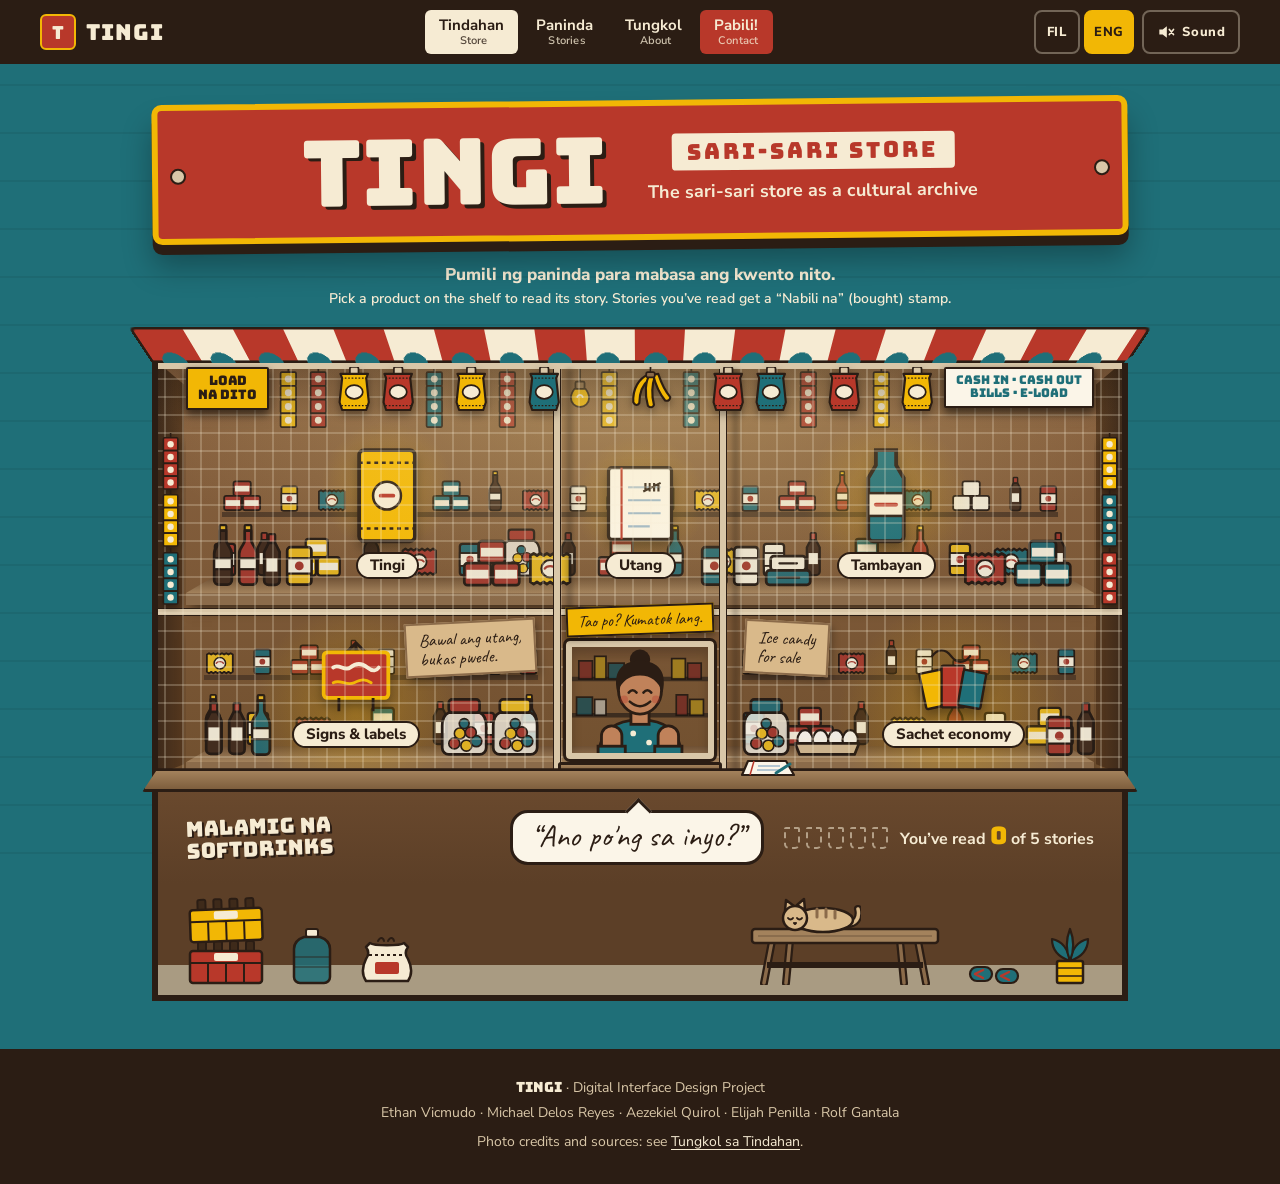
==== commit dde9ea92: "Undo for erased notebook lines, story photos after the opening, greeting timing and spacing fixes" ====
--- a/index.html
+++ b/index.html
@@ -8,8 +8,8 @@
 <link rel="preconnect" href="https://fonts.googleapis.com">
 <link rel="preconnect" href="https://fonts.gstatic.com" crossorigin>
 <link href="https://fonts.googleapis.com/css2?family=Bungee&family=Caveat:wght@600;700&family=Nunito+Sans:wght@400;600;700;800&display=swap" rel="stylesheet">
-<link rel="stylesheet" href="assets/css/style.css?v=202611222">
-<script src="assets/js/site.js?v=202611222"></script>
+<link rel="stylesheet" href="assets/css/style.css?v=202611223">
+<script src="assets/js/site.js?v=202611223"></script>
 <script>
   // First visit this session: keep the store shuttered until main.js lifts it.
   try {
@@ -382,6 +382,6 @@
   </form>
 </dialog>
 
-<script src="assets/js/main.js?v=202611222"></script>
+<script src="assets/js/main.js?v=202611223"></script>
 </body>
 </html>
--- a/assets/css/style.css
+++ b/assets/css/style.css
@@ -1851,3 +1851,27 @@
 .finale-line--critique .finale-take { color: var(--karatula); font-weight: 700; }
 .finale-receipt .receipt-lines { margin-top: 12px; }
 .finale-next { display: flex; flex-wrap: wrap; justify-content: center; gap: 10px; margin: 8px 0 0 !important; max-width: none !important; }
+
+/* ---------- Last fixes (Nov 22) ---------- */
+
+/* lines that end with one lonely word wrap more evenly */
+.sign-sub, .section-note, .page-intro, .credits-list li, .number-label, .finale-take, .litter-text { text-wrap: pretty; }
+/* comfortable line length on the paper sections */
+.paper p { max-width: 62ch; }
+/* tag pills that wrap onto two lines get room to breathe */
+.product .tag { line-height: 1.15; }
+@media (max-width: 420px) { .product .tag { padding: 3px 8px; } }
+.story-critique { padding: 2px 8px; line-height: 1.2; }
+/* the stock around the five stories steps back a little, so the five stories lead */
+.shelf-top, .shelf-back, .stock { filter: saturate(0.82) brightness(0.96); }
+/* a story page's photo now sits right after its opening, between the line blocks */
+.kwento-lines + .photo--story { margin-top: 0; }
+/* undo after erasing a line in Ilista mo */
+.ilista-undo { display: flex; align-items: center; gap: 10px; margin: -24px 0 24px !important; font-size: 15px; line-height: 20px; color: var(--muted); }
+.ilista-undo[hidden] { display: none; }
+.ilista-undo button {
+  min-height: 44px; padding: 0 14px;
+  border: 2px solid var(--kahoy); border-radius: 999px; background: var(--papel); color: var(--kahoy);
+  font: 800 14px/1 var(--font-body); cursor: pointer;
+}
+.ilista-undo button:hover { background: var(--sachet); }
